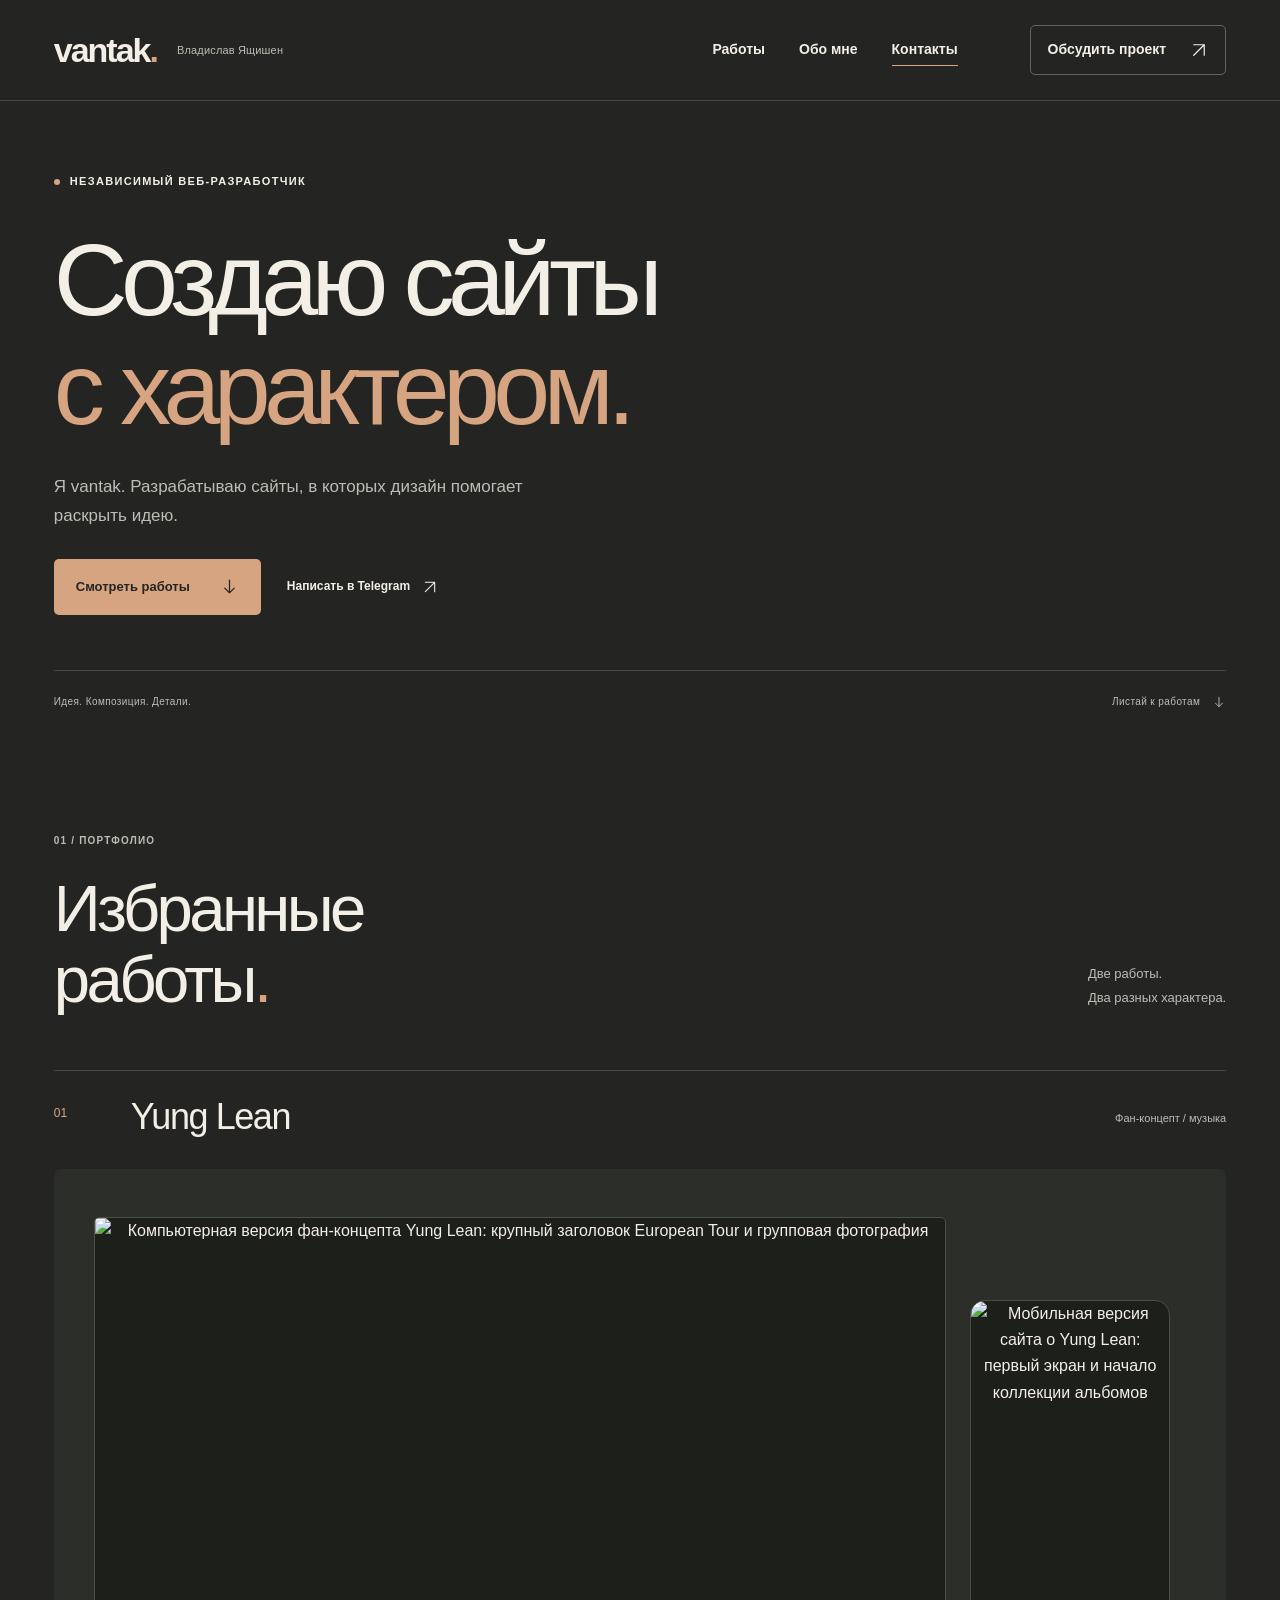
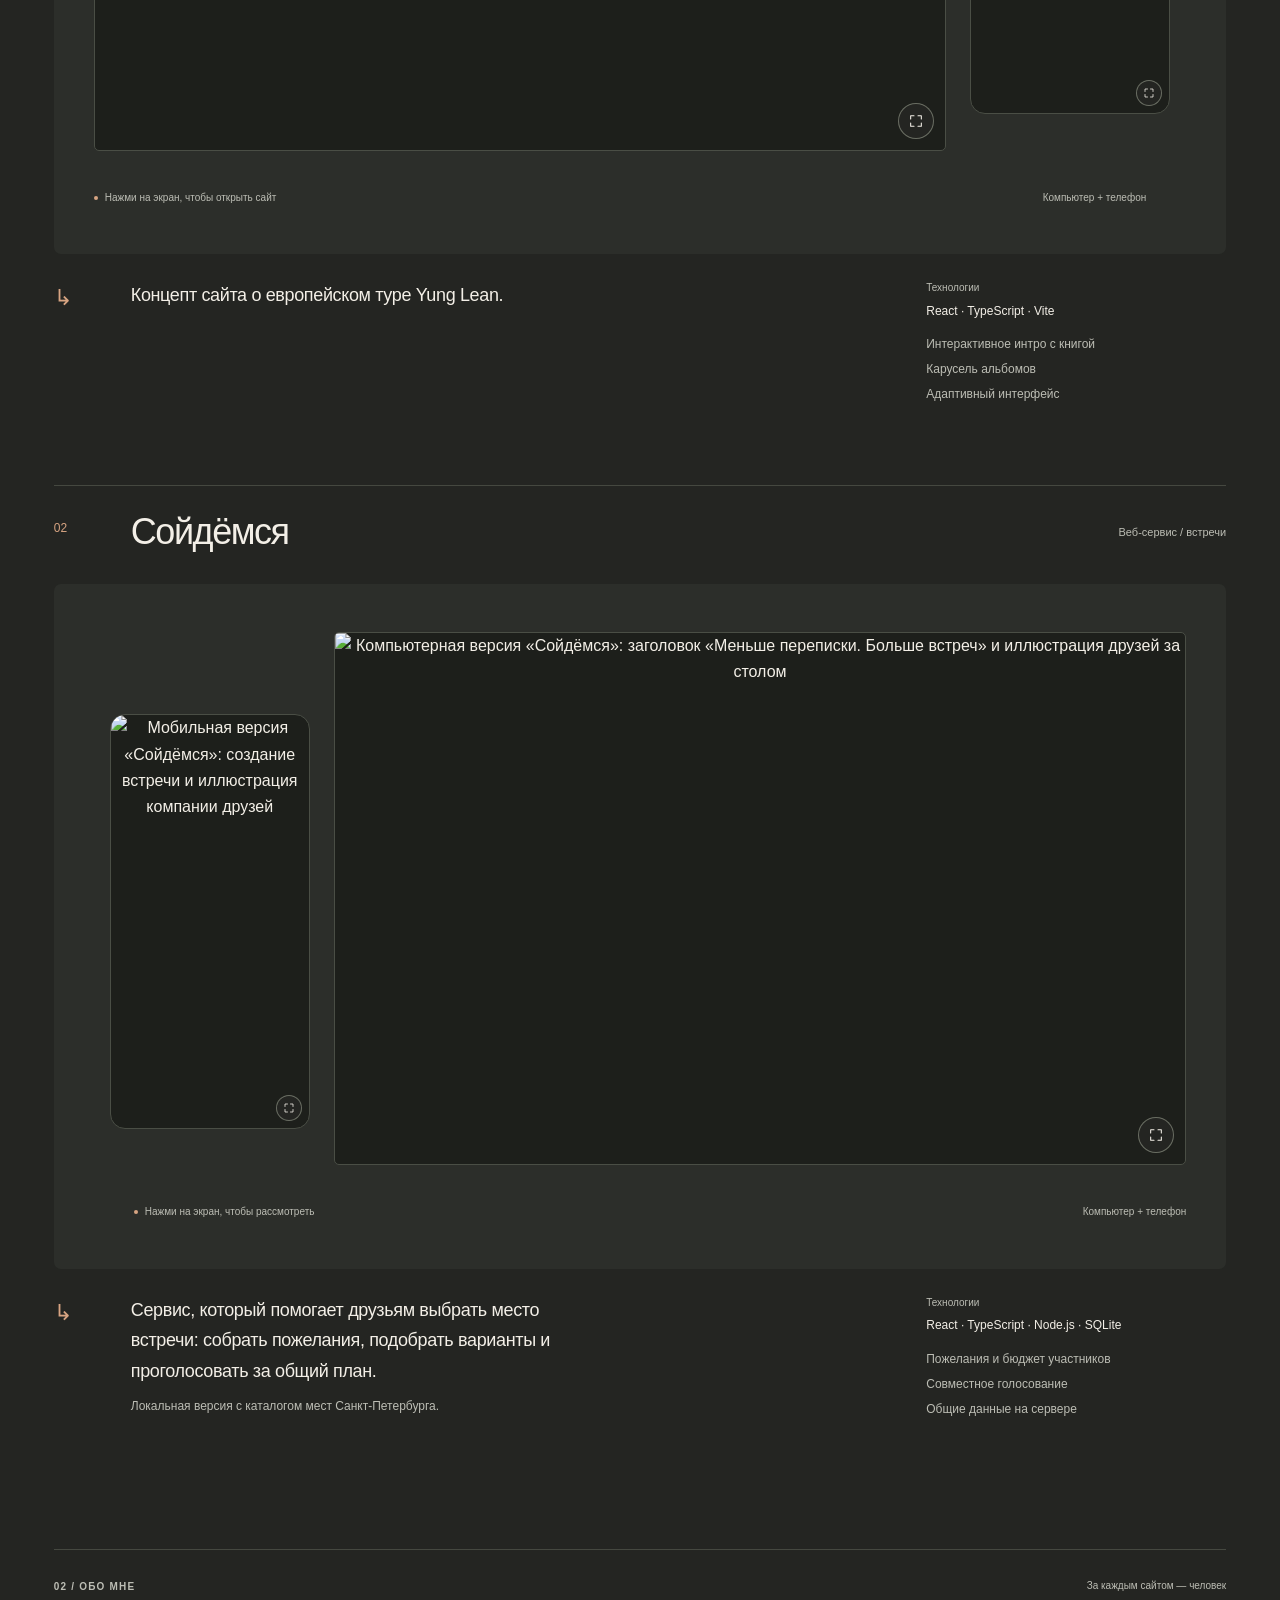
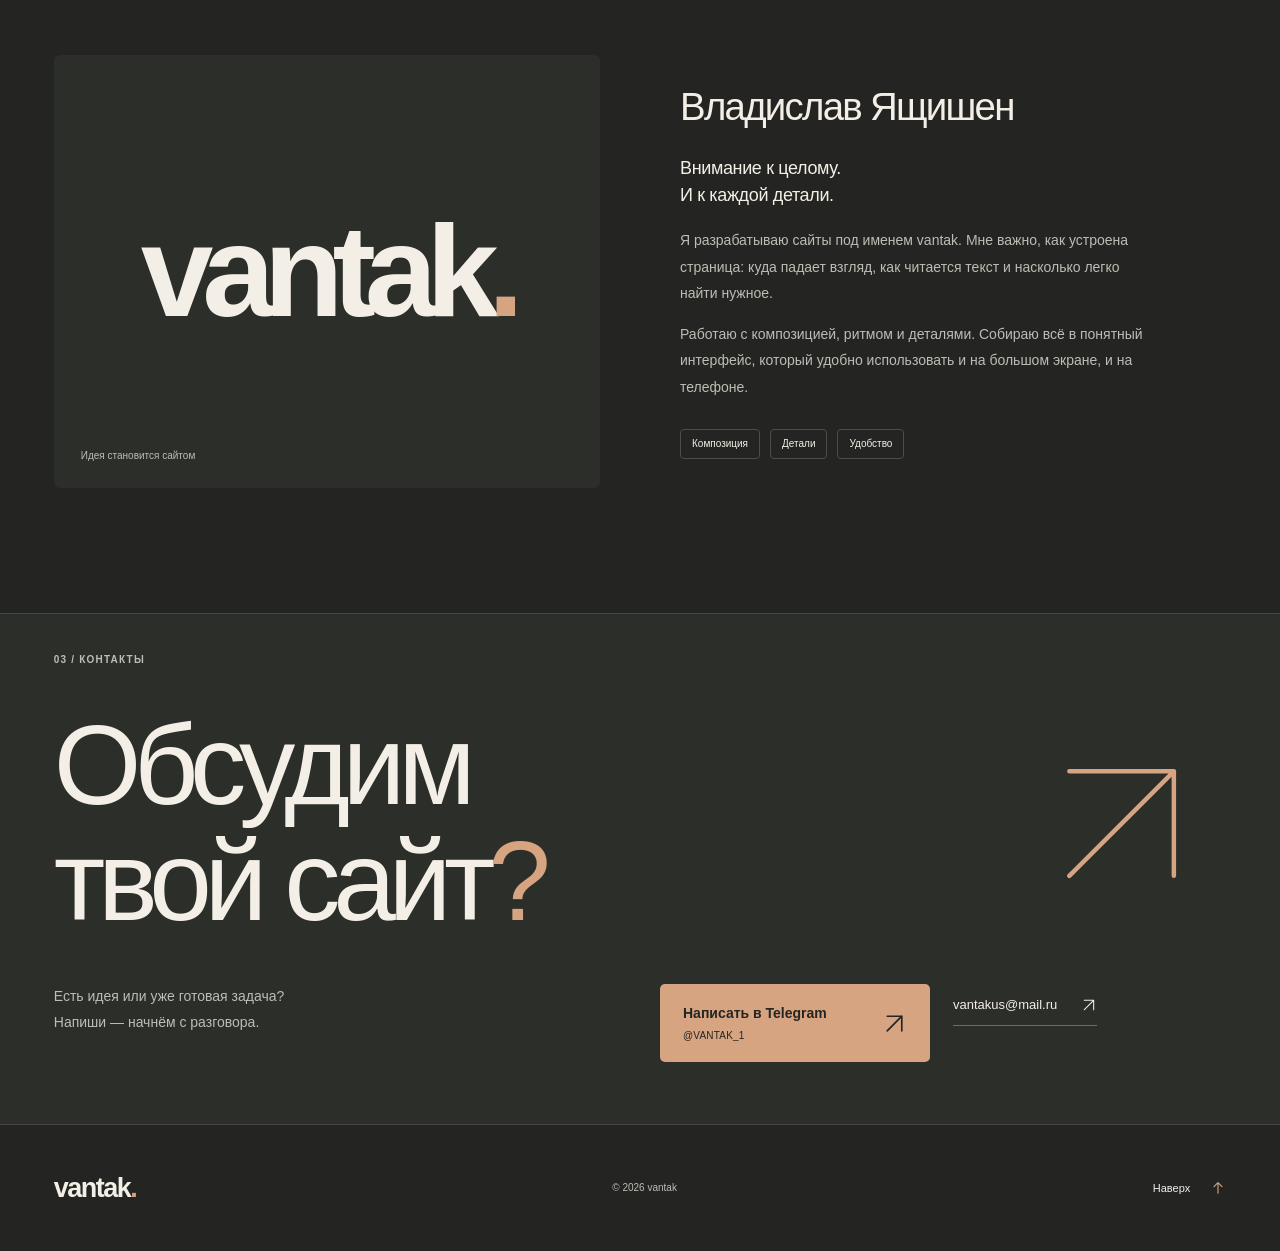
==== index.html @ f3a66ea7 "Publish vantak portfolio" ====
<!doctype html>
<html lang="ru">
<head>
  <meta charset="UTF-8">
  <meta name="viewport" content="width=device-width, initial-scale=1">
  <meta name="theme-color" content="#242522">
  <meta name="description" content="vantak — разработчик сайтов. Дизайн с вниманием к композиции, деталям и удобству на любом экране. Работы и прямая связь.">
  <title>vantak — сайты с характером</title>
  <link rel="icon" href="data:image/svg+xml,%3Csvg xmlns='http://www.w3.org/2000/svg' viewBox='0 0 64 64'%3E%3Crect width='64' height='64' rx='14' fill='%23242522'/%3E%3Ctext x='16' y='47' font-family='Arial' font-weight='700' font-size='48' fill='%23D7A482'%3Ev%3C/text%3E%3C/svg%3E">
  <link rel="preload" href="assets/manrope-400.ttf" as="font" type="font/ttf" crossorigin>
  <link rel="stylesheet" href="styles.css">
  <script src="content.js" defer></script>
  <script src="app.js" defer></script>
</head>
<body id="top">
  <a class="skip-link" href="#main">К содержимому</a>
  <svg class="icon-library" xmlns="http://www.w3.org/2000/svg" aria-hidden="true">
    <symbol id="arrow-up-right" viewBox="0 0 24 24"><path d="M5 19 19 5M5 5h14v14"/></symbol>
    <symbol id="arrow-right" viewBox="0 0 24 24"><path d="M4 12h16m-6-6 6 6-6 6"/></symbol>
    <symbol id="arrow-down" viewBox="0 0 24 24"><path d="M12 4v16m-6-6 6 6 6-6"/></symbol>
    <symbol id="arrow-up" viewBox="0 0 24 24"><path d="M12 20V4m-6 6 6-6 6 6"/></symbol>
    <symbol id="expand" viewBox="0 0 24 24"><path d="M9 4H4v5m11-5h5v5M4 15v5h5m11-5v5h-5"/></symbol>
    <symbol id="close" viewBox="0 0 24 24"><path d="m5 5 14 14M5 19 19 5"/></symbol>
  </svg>

  <header class="site-header">
    <div class="container header-inner">
      <div class="header-identity"><a class="brand" href="#top" aria-label="vantak — наверх" data-brand>vantak<span class="brand-dot" aria-hidden="true">.</span></a><span class="header-name" data-owner-name>Владислав Ящишен</span></div>
      <nav class="desktop-nav" aria-label="Основная навигация">
        <a href="#work">Работы</a><a href="#about">Обо мне</a><a href="#contact">Контакты</a>
      </nav>
      <a class="header-contact" href="https://t.me/VANTAK_1" target="_blank" rel="noopener noreferrer" data-telegram>Обсудить проект<svg class="icon"><use href="#arrow-up-right"/></svg></a>
      <button class="menu-toggle" type="button" aria-expanded="false" aria-controls="mobile-nav"><span class="menu-label">Меню</span><span class="menu-lines" aria-hidden="true"><i></i><i></i></span></button>
    </div>
    <nav class="mobile-nav container" id="mobile-nav" aria-label="Мобильная навигация" hidden>
      <a href="#work">Работы<span>01</span></a><a href="#about">Обо мне<span>02</span></a><a href="#contact">Контакты<span>03</span></a>
      <a class="mobile-contact" href="https://t.me/VANTAK_1" target="_blank" rel="noopener noreferrer" data-telegram>Обсудить проект <svg class="icon"><use href="#arrow-up-right"/></svg></a>
    </nav>
  </header>

  <main id="main">
    <section class="hero container" aria-labelledby="hero-title">
      <div class="hero-copy">
        <p class="eyebrow"><span class="accent-dot" aria-hidden="true"></span>Независимый веб-разработчик</p>
        <h1 id="hero-title">Создаю сайты<br><span>с характером.</span></h1>
        <p class="hero-description">Я vantak. Разрабатываю сайты, в которых дизайн помогает раскрыть идею.</p>
        <div class="hero-actions">
          <a class="button button-primary" href="#work">Смотреть работы<svg class="icon"><use href="#arrow-down"/></svg></a>
          <a class="text-link" href="https://t.me/VANTAK_1" target="_blank" rel="noopener noreferrer" data-telegram>Написать в Telegram<svg class="icon"><use href="#arrow-up-right"/></svg></a>
        </div>
      </div>
      <div class="hero-footnote"><span>Идея. Композиция. Детали.</span><a href="#work">Листай к работам <svg class="icon"><use href="#arrow-down"/></svg></a></div>
    </section>

    <section class="work-section container" id="work" aria-labelledby="work-title">
      <div class="section-heading reveal">
        <div><p class="eyebrow section-index">01 / Портфолио</p><h2 id="work-title">Избранные<br>работы<span class="accent">.</span></h2></div>
        <p class="section-note">Две работы.<br> Два разных характера.</p>
      </div>
      <div id="projects">
        <article class="project" id="project-yung-lean"><div class="project-head"><span class="project-number">01</span><h3>Yung Lean</h3><span class="project-kind">Сайт о Yung Lean</span></div><div class="no-script-preview"><span>Yung Lean</span><p>Скриншоты проекта готовятся к добавлению.</p></div></article>
        <article class="project" id="project-soydemsya"><div class="project-head"><span class="project-number">02</span><h3>Сойдёмся</h3><span class="project-kind">Веб-проект</span></div><div class="no-script-preview"><span>Сойдёмся</span><p>Скриншоты проекта готовятся к добавлению.</p></div></article>
      </div>
    </section>

    <section class="about-section container" id="about" aria-labelledby="about-title">
      <div class="section-heading reveal"><p class="eyebrow section-index">02 / Обо мне</p><p class="small-label">За каждым сайтом — человек</p></div>
      <div class="about-layout reveal">
        <div class="about-sign"><span class="about-wordmark" data-brand>vantak<span class="brand-dot" aria-hidden="true">.</span></span><span class="about-sign-caption">Идея становится сайтом</span></div>
        <div class="about-copy"><h2 id="about-title" data-owner-name>Владислав Ящишен</h2><p class="about-lead">Внимание к целому.<br>И к каждой детали.</p><p>Я разрабатываю сайты под именем vantak. Мне важно, как устроена страница: куда падает взгляд, как читается текст и насколько легко найти нужное.</p><p>Работаю с композицией, ритмом и деталями. Собираю всё в понятный интерфейс, который удобно использовать и на большом экране, и на телефоне.</p><div class="about-principles"><span>Композиция</span><span>Детали</span><span>Удобство</span></div></div>
      </div>
    </section>

    <section class="contact-section" id="contact" aria-labelledby="contact-title">
      <div class="container contact-inner reveal">
        <p class="eyebrow section-index">03 / Контакты</p>
        <div class="contact-heading"><h2 id="contact-title">Обсудим<br>твой сайт<span class="accent">?</span></h2><svg class="contact-arrow icon" aria-hidden="true"><use href="#arrow-up-right"/></svg></div>
        <div class="contact-bottom"><p>Есть идея или уже готовая задача?<br>Напиши — начнём с разговора.</p><div class="contact-links"><a class="button button-primary contact-button" href="https://t.me/VANTAK_1" target="_blank" rel="noopener noreferrer" data-telegram><span>Написать в Telegram<small data-telegram-handle>@VANTAK_1</small></span><svg class="icon"><use href="#arrow-up-right"/></svg></a><a class="email-link" href="mailto:vantakus@mail.ru" data-email>vantakus@mail.ru<svg class="icon"><use href="#arrow-up-right"/></svg></a></div></div>
      </div>
    </section>
  </main>

  <footer class="site-footer container"><a class="brand" href="#top" aria-label="vantak — наверх" data-brand>vantak<span class="brand-dot" aria-hidden="true">.</span></a><p>© <span id="year">2026</span> vantak</p><a class="back-top" href="#top">Наверх<svg class="icon"><use href="#arrow-up"/></svg></a></footer>

  <dialog class="lightbox" id="lightbox" aria-labelledby="lightbox-title">
    <div class="lightbox-toolbar"><p id="lightbox-title">Просмотр проекта</p><button class="lightbox-close" type="button" aria-label="Закрыть изображение"><svg class="icon"><use href="#close"/></svg></button></div>
    <div class="lightbox-content"><img id="lightbox-image" alt=""></div>
    <p class="lightbox-hint">Закрыть — Esc или клик вне изображения</p>
  </dialog>
  <dialog class="project-viewer" id="project-viewer" aria-labelledby="project-viewer-title" aria-describedby="project-viewer-device">
    <div class="project-viewer-toolbar">
      <div><p id="project-viewer-title">Проект</p><span id="project-viewer-device">Компьютерная версия</span></div>
      <button class="project-viewer-close" type="button" aria-label="Закрыть проект">Закрыть<svg class="icon" aria-hidden="true"><use href="#close"/></svg></button>
    </div>
    <div class="project-viewer-body"><div class="project-live-screen"></div><p class="project-viewer-status" role="status">Загружаю проект…</p></div>
  </dialog>
</body>
</html>
---- styles.css ----
@font-face{font-family:Manrope;src:url('assets/manrope-400.ttf') format('truetype');font-weight:400;font-style:normal;font-display:swap}
@font-face{font-family:Manrope;src:url('assets/manrope-600.ttf') format('truetype');font-weight:500 600;font-style:normal;font-display:swap}
@font-face{font-family:Manrope;src:url('assets/manrope-800.ttf') format('truetype');font-weight:700 800;font-style:normal;font-display:swap}
:root{--bg:#242522;--surface:#2C2E2A;--text:#F3EFE7;--muted:#BCBDB4;--accent:#D7A482;--line:#454840;--space:clamp(24px,4.2vw,72px);--font:Manrope,Arial,sans-serif;color-scheme:dark}
*{box-sizing:border-box}
html{scroll-behavior:smooth;scroll-padding-top:104px}
body{margin:0;background:var(--bg);color:var(--text);font-family:var(--font);font-size:16px;line-height:1.65;-webkit-font-smoothing:antialiased}
body.modal-open{overflow:hidden}
::selection{background:var(--accent);color:var(--bg)}
button,a{-webkit-tap-highlight-color:transparent}
a{color:inherit;text-decoration:none}
button{font:inherit;color:inherit;cursor:pointer}
button:disabled{cursor:default}
button,a{touch-action:manipulation}
button:focus-visible,a:focus-visible{outline:2px solid var(--accent);outline-offset:6px}
img{display:block;max-width:100%}
button{border-radius:0}
h1,h2,h3,p{margin:0}
.container{width:min(100% - var(--space)*2,1440px);margin-inline:auto}
.icon-library{position:absolute;width:0;height:0;overflow:hidden}
.icon{display:block;width:24px;height:24px;fill:none;stroke:currentColor;stroke-width:1.6;stroke-linecap:round;stroke-linejoin:round;flex:none}
.accent{color:var(--accent)}
.skip-link{position:fixed;top:12px;left:20px;z-index:100;background:var(--text);color:var(--bg);padding:10px 18px;border-radius:5px;transform:translateY(-160%)}
.skip-link:focus{transform:none}
.site-header{position:sticky;top:0;z-index:20;background:var(--bg);border-bottom:1px solid var(--line)}
.header-inner{display:flex;align-items:center;justify-content:space-between;min-height:100px;gap:30px}
.header-identity{display:flex;align-items:center;gap:20px;flex:none}
.header-name{font-size:11px;line-height:1.5;color:var(--muted);white-space:nowrap;text-transform:none;letter-spacing:.015em}
.brand{display:inline-flex;align-items:center;font-size:34px;font-weight:800;line-height:1;letter-spacing:-2px;text-transform:none}
.brand-dot{color:var(--accent)}
.brand img{width:auto;max-width:160px;height:36px;object-fit:contain}
.desktop-nav{display:flex;gap:34px;margin-left:auto;margin-right:42px;font-size:14px;font-weight:600}
.desktop-nav a{position:relative;padding-block:10px}
.desktop-nav a::after{content:'';position:absolute;height:1px;bottom:6px;left:0;right:0;background:var(--accent);transform:scaleX(0);transform-origin:left;transition:transform .2s}
.desktop-nav a:hover::after,.desktop-nav a[aria-current]::after{transform:scaleX(1)}
.header-contact{display:inline-flex;align-items:center;gap:24px;padding:12px 17px;border:1px solid #62655C;border-radius:5px;font-size:14px;font-weight:600;transition:border-color .2s,color .2s}
.header-contact:hover{border-color:var(--accent);color:var(--accent)}
.header-contact .icon{width:18px;height:18px}
.menu-toggle{display:none;border:1px solid var(--line);background:transparent;align-items:center;gap:14px;padding:10px 13px;border-radius:5px;font-size:13px}
.menu-lines{display:grid;gap:5px;width:17px}
.menu-lines i{height:1px;background:var(--text);transition:transform .2s}
.menu-toggle[aria-expanded=true] .menu-lines i:first-child{transform:translateY(3px) rotate(45deg)}
.menu-toggle[aria-expanded=true] .menu-lines i:last-child{transform:translateY(-3px) rotate(-45deg)}
.mobile-nav[hidden]{display:none}
.mobile-nav{padding-block:12px 24px}
.mobile-nav>a{display:flex;justify-content:space-between;align-items:center;padding:13px 0;border-bottom:1px solid var(--line);font-size:22px}
.mobile-nav>a>span{font-size:11px;color:var(--muted)}
.mobile-nav .mobile-contact{color:var(--accent);font-size:16px;border:0;margin-top:10px}
.hero{padding-top:72px;display:block;position:relative}
.hero-copy{max-width:1080px}
.eyebrow{font-size:11px;font-weight:600;letter-spacing:.12em;line-height:1.6;text-transform:uppercase}
.hero .eyebrow{display:flex;align-items:center;gap:10px;margin-bottom:34px}
.accent-dot{display:inline-block;width:6px;height:6px;border-radius:50%;background:var(--accent)}
h1{font-size:clamp(54px,8vw,116px);font-weight:500;line-height:1.07;letter-spacing:-.065em}
h1>span{color:var(--accent)}
.hero-description{font-size:17px;max-width:480px;line-height:1.75;margin-top:28px;color:var(--muted)}
.hero-actions{display:flex;align-items:center;gap:26px;margin-top:28px;flex-wrap:wrap}
.button{display:inline-flex;align-items:center;justify-content:space-between;gap:30px;padding:17px 21px;border:1px solid transparent;border-radius:5px;font-size:13px;font-weight:700;line-height:1.5;transition:background .2s,transform .2s}
.button-primary{background:var(--accent);color:var(--bg)}
.button-primary:hover{background:#E4BA9A;transform:translateY(-2px)}
.button .icon{width:19px;height:19px}
.text-link{display:inline-flex;align-items:center;gap:12px;font-size:12px;font-weight:600;padding-block:12px}
.text-link .icon{width:16px;height:16px;transition:transform .2s}
.text-link:hover .icon{transform:translate(2px,-2px)}

.hero-footnote{margin-top:55px;padding-block:23px;display:flex;justify-content:space-between;align-items:center;border-top:1px solid var(--line);font-size:10px;letter-spacing:.04em;color:var(--muted)}
.hero-footnote a{display:flex;gap:12px;align-items:center}
.hero-footnote .icon{width:14px;height:14px}
.work-section{padding-top:100px}
.section-heading{display:flex;justify-content:space-between;align-items:flex-end;gap:24px;margin-bottom:55px}
.section-index{color:var(--muted);font-size:10px}
h2{font-size:clamp(46px,5.1vw,74px);font-weight:500;line-height:1.08;letter-spacing:-.055em}
.section-heading h2{margin-top:25px}
.section-note{padding-bottom:6px;color:var(--muted);font-size:13px;line-height:1.8;max-width:245px}
.project{border-top:1px solid var(--line);padding-top:23px;margin-top:80px;scroll-margin-top:120px}
.project:first-child{margin-top:0}
.project-head{display:grid;grid-template-columns:65px 1fr auto;gap:12px;align-items:center;margin-bottom:28px}
.project-number{align-self:start;padding-top:10px;font-size:12px;color:var(--accent);font-variant-numeric:tabular-nums}
.project h3{font-size:36px;font-weight:500;line-height:1.3;letter-spacing:-.04em}
.project-kind{font-size:11px;color:var(--muted);text-align:right}
.project-stage{position:relative;background:var(--surface);border-radius:7px;min-width:0;padding:48px 80px 48px 40px;display:grid;grid-template-columns:minmax(0,1fr) 19%;gap:0;align-items:center;overflow:hidden}
.screen-placeholder{position:relative;display:flex;flex-direction:column;align-items:center;justify-content:center;background:#22251F;border:1px solid #4A4E45;border-radius:5px;color:var(--text);padding:24px;min-width:0}
.desktop-placeholder{aspect-ratio:1.6}
.placeholder-name{font-size:clamp(32px,5.6vw,80px);letter-spacing:-.06em;line-height:1.1;font-weight:500;text-align:center}
.placeholder-number{position:absolute;top:17px;left:19px;font-size:10px;color:var(--muted)}
.placeholder-caption{color:var(--muted);font-size:11px;margin-top:21px;text-align:center;max-width:240px}
.placeholder-device{position:absolute;bottom:16px;left:19px;font-size:9px;letter-spacing:.04em;color:var(--muted)}
.mobile-placeholder{aspect-ratio:.48;transform:translate(24px,23px);padding:14px;border-color:#6A6E63;background:#30342B;border-radius:15px}
.mobile-placeholder .placeholder-name{font-size:clamp(18px,2vw,30px)}
.mobile-placeholder .placeholder-caption{font-size:9px;line-height:1.6;margin-top:12px}
.mobile-placeholder .placeholder-device{left:14px;bottom:13px;font-size:8px}
.mobile-placeholder .placeholder-number{top:14px;left:14px;font-size:9px}
.stage-note{grid-column:1/-1;margin-top:39px;display:flex;justify-content:space-between;gap:16px;font-size:10px;color:var(--muted)}
.stage-note>span:first-child{display:flex;align-items:center;gap:7px}
.stage-note>span:first-child::before{content:'';width:4px;height:4px;border-radius:50%;background:var(--accent)}
.project-reverse .project-stage{padding:48px 40px 48px 80px;grid-template-columns:19% minmax(0,1fr)}
.project-reverse .desktop-placeholder,.project-reverse .desktop-screen{grid-column:2;grid-row:1}
.project-reverse .mobile-placeholder,.project-reverse .mobile-screen{grid-column:1;grid-row:1;transform:translate(-24px,23px);z-index:1}
.project-reverse .screen-placeholder{background:#272B24}
.project-reverse .mobile-placeholder{background:#1D1F1B}
.project-details{display:grid;grid-template-columns:65px 1.2fr 1fr;gap:12px;padding-top:26px}
.project-details::before{content:'↳';font-size:22px;line-height:1.6;color:var(--accent)}
.project-description{font-size:18px;line-height:1.7;max-width:480px;letter-spacing:-.02em}
.project-note{color:var(--muted);font-size:12px;line-height:1.8;margin-top:10px;max-width:490px}
.project-meta{justify-self:end;width:min(100%,300px)}
.project-meta dt{font-size:10px;color:var(--muted);margin-bottom:5px}
.project-meta dd{font-size:12px;margin:0 0 14px}
.project-meta dl{margin:0}
.project-tasks{list-style:none;padding:0;margin:0;font-size:12px;color:var(--muted)}
.project-tasks li+li{margin-top:5px}
.project-actions{display:flex;flex-wrap:wrap;gap:10px 20px;margin-top:16px}
.project-actions .text-link{font-size:12px;border-bottom:1px solid #62655C;padding-bottom:7px}
.project-actions .text-link:first-child{color:var(--accent)}
.awaiting-materials{font-size:11px;color:var(--muted);display:flex;align-items:center;gap:10px;padding-top:7px}
.awaiting-materials .icon{width:18px;height:18px;color:var(--accent)}
.screenshot-button{border:1px solid #4A4E45;padding:0;background:#1D1F1B;position:relative;overflow:hidden;display:block;min-width:0;transition:border-color .2s}
.screenshot-button:hover{border-color:var(--accent)}
.screenshot-button>img{width:100%;height:auto;transition:transform .45s}
.screenshot-button:hover>img{transform:scale(1.015)}
.desktop-screen{border-radius:5px;align-self:center}
.desktop-screen>img{aspect-ratio:1.6;object-fit:cover;object-position:top}
.mobile-screen{transform:translate(24px,23px);border-radius:15px;z-index:1}
.mobile-screen>img{aspect-ratio:.48;object-fit:cover;object-position:top}
.zoom-mark{position:absolute;right:12px;bottom:12px;border-radius:50%;padding:9px;background:var(--bg);color:var(--text);box-shadow:0 0 0 1px #6A6E63}
.zoom-mark .icon{width:16px;height:16px}
.mobile-screen .zoom-mark{padding:6px;right:8px;bottom:8px}
.mobile-screen .zoom-mark .icon{width:12px;height:12px}
.no-script-preview{height:360px;background:var(--surface);display:grid;align-content:center;justify-items:center;border-radius:6px}
.no-script-preview>span{font-size:50px}
.no-script-preview p{font-size:13px;color:var(--muted)}
.about-section{margin-top:130px;padding-top:28px;border-top:1px solid var(--line);padding-bottom:125px}
.about-section .section-heading{align-items:center;margin-bottom:60px}
.small-label{font-size:10px;color:var(--muted)}
.about-layout{display:grid;grid-template-columns:minmax(0,1fr) minmax(0,1fr);gap:80px;align-items:center}
.about-sign,.about-copy{min-width:0}
.about-sign{position:relative;background:var(--surface);border-radius:6px;aspect-ratio:1.26;display:flex;align-items:center;justify-content:center;padding:30px}
.about-wordmark{font-size:clamp(70px,10.2vw,150px);line-height:1;font-weight:800;letter-spacing:-.085em;text-transform:none}
.about-wordmark img{max-height:160px;width:auto;max-width:100%}
.about-sign-caption{position:absolute;bottom:24px;left:27px;font-size:10px;color:var(--muted)}
.about-copy h2{font-size:clamp(28px,3vw,44px);line-height:1.2;letter-spacing:-.045em;margin-bottom:25px}
.about-copy h2 span{color:var(--muted)}
.about-copy .about-lead{font-size:18px;line-height:1.5;color:var(--text);margin-bottom:18px;letter-spacing:-.02em}
.about-copy>p{font-size:14px;line-height:1.9;max-width:475px;color:var(--muted)}
.about-copy>p+p{margin-top:14px}
.about-principles{display:flex;flex-wrap:wrap;gap:10px;margin-top:28px}
.about-principles>span{font-size:10px;border:1px solid #4B5046;border-radius:4px;padding:6px 11px;color:var(--text)}
.contact-section{background:var(--surface);border-block:1px solid var(--line)}
.contact-inner{padding-block:38px 62px}
.contact-heading{display:flex;align-items:center;justify-content:space-between;margin-top:39px;gap:30px}
.contact-heading h2{font-size:clamp(64px,8.8vw,128px);line-height:1.03;letter-spacing:-.065em}
.contact-arrow{width:clamp(90px,14vw,200px);height:clamp(90px,14vw,200px);stroke-width:.6;color:var(--accent);margin-right:15px}
.contact-bottom{display:grid;grid-template-columns:1fr 1fr;gap:40px;margin-top:45px;align-items:start}
.contact-bottom>p{font-size:14px;color:var(--muted);line-height:1.85}
.contact-links{display:flex;align-items:flex-start;gap:23px;flex-wrap:wrap}
.contact-button{min-width:270px;font-size:14px;padding:18px 22px;gap:35px}
.contact-button small{display:block;font-size:10px;font-weight:500;letter-spacing:.02em;margin-top:4px}
.contact-button .icon{width:25px;height:25px}
.email-link{display:flex;gap:24px;align-items:center;font-size:13px;border-bottom:1px solid #6A6E63;padding:9px 0;transition:color .2s;margin-top:1px}
.email-link:hover{color:var(--accent)}
.email-link .icon{width:16px;height:16px}
.site-footer{display:flex;align-items:center;justify-content:space-between;gap:25px;min-height:126px}
.site-footer .brand{font-size:27px;letter-spacing:-1.5px}
.site-footer>p{font-size:10px;color:var(--muted)}
.back-top{font-size:11px;display:flex;align-items:center;gap:20px}
.back-top .icon{width:16px;height:16px;color:var(--accent)}
.lightbox{background:var(--bg);color:var(--text);border:1px solid var(--line);border-radius:8px;padding:0;width:min(1400px,calc(100% - 40px));max-width:none;max-height:calc(100dvh - 40px);overflow:auto}
.lightbox::backdrop{background:rgb(0 0 0 / .88)}
.lightbox-toolbar{display:flex;align-items:center;justify-content:space-between;gap:15px;position:sticky;top:0;background:var(--bg);padding:12px 20px;border-bottom:1px solid var(--line);z-index:1}
.lightbox-toolbar p{font-size:12px}
.lightbox-close{width:42px;height:42px;display:grid;place-items:center;border:1px solid var(--line);border-radius:5px;background:var(--surface)}
.lightbox-close:hover{color:var(--accent)}
.lightbox-content{padding:24px;display:flex;justify-content:center}
.lightbox-content img{height:auto;object-fit:contain;max-width:100%;align-self:flex-start}
.lightbox-hint{font-size:11px;color:var(--muted);padding:0 24px 20px;text-align:center}
.project-viewer{width:calc(100% - 32px);max-width:1600px;height:calc(100dvh - 32px);max-height:none;padding:0;border:1px solid var(--line);border-radius:8px;background:var(--bg);color:var(--text);overflow:hidden}
.project-viewer[open]{display:flex;flex-direction:column}
.project-viewer::backdrop{background:rgb(0 0 0 / .88)}
.project-viewer-toolbar{display:flex;align-items:center;justify-content:space-between;gap:20px;flex:none;min-height:66px;padding:10px 20px;border-bottom:1px solid var(--line)}
.project-viewer-toolbar p{font-size:14px;font-weight:600;line-height:1.5}
.project-viewer-toolbar span{font-size:10px;color:var(--muted)}
.project-viewer-close{display:flex;align-items:center;gap:12px;padding:9px 12px;border:1px solid var(--line);border-radius:5px;background:var(--surface);font-size:12px}
.project-viewer-close:hover{color:var(--accent)}
.project-viewer-close .icon{width:18px;height:18px}
.project-viewer-body{position:relative;display:flex;align-items:center;justify-content:center;flex:1;min-height:0;overflow:hidden;padding:16px;background:#101314}
.project-live-screen{position:relative;flex:none;overflow:hidden;background:#101314;border-radius:4px;box-shadow:0 0 0 1px var(--line)}
.project-viewer[data-device="mobile"] .project-live-screen{border-radius:20px}
.project-viewer-status{position:absolute;inset:0;display:grid;place-items:center;font-size:14px;color:var(--muted);pointer-events:none}
.project-viewer-status[hidden]{display:none}
.project-viewer-body iframe{display:block;border:0;transform-origin:top left}
@media(max-width:680px){.project-viewer-body{padding:12px}.project-viewer[data-device="mobile"] .project-live-screen{border-radius:14px}}
@media(max-width:680px){.project-viewer{width:100%;height:100dvh;max-width:none;margin:0;border:0;border-radius:0}.project-viewer-toolbar{min-height:60px;padding:9px 14px;gap:12px}.project-viewer-toolbar p{font-size:13px}.project-viewer-toolbar span{font-size:9px}.project-viewer-close{font-size:11px;padding:8px 10px;gap:8px}}
.reveal{opacity:1}
@media(prefers-reduced-motion:no-preference){.reveal.ready{opacity:0;transform:translateY(12px);transition:opacity .55s ease,transform .65s cubic-bezier(.2,.7,.2,1)}.reveal.ready.is-visible{opacity:1;transform:none}}
@media(min-width:1600px){.hero-actions{gap:36px}.hero-description{font-size:19px;max-width:440px}.contact-links{gap:30px}}
@media(max-width:1150px){.hero{padding-top:65px}.hero-actions{gap:15px}.button{padding:16px 18px;gap:20px}.hero-description{font-size:15px;max-width:340px}.text-link{font-size:11px}.desktop-nav{gap:25px;margin-right:20px}.project-stage{padding:38px 54px 38px 32px}.project-reverse .project-stage{padding:38px 32px 38px 54px}.project-head{grid-template-columns:45px 1fr auto}.project-details{grid-template-columns:45px 1.1fr 1fr;gap:12px}.project-meta{max-width:250px}.about-layout{gap:45px}.about-copy>p{font-size:13px}.contact-bottom{grid-template-columns:.85fr 1fr}.contact-button{min-width:240px}}
@media(max-width:900px){.header-inner{min-height:82px}.desktop-nav{gap:20px;margin-right:0}.header-contact{padding:10px 12px;gap:12px;font-size:12px}.brand{font-size:30px}.hero .eyebrow{font-size:9px;letter-spacing:.08em;margin-bottom:26px}h1{font-size:clamp(45px,8vw,76px)}.hero-description{font-size:14px;max-width:330px;margin-top:25px}.hero-actions{gap:7px 20px;margin-top:24px}.hero-footnote{margin-top:45px}.work-section{padding-top:75px}.section-heading{margin-bottom:40px}.project-stage{padding:30px 40px 30px 25px;grid-template-columns:minmax(0,1fr) 21%}.project-reverse .project-stage{padding:30px 25px 30px 40px;grid-template-columns:21% minmax(0,1fr)}.mobile-placeholder,.mobile-screen{transform:translate(14px,17px)}.project-reverse .mobile-placeholder,.project-reverse .mobile-screen{transform:translate(-14px,17px)}.placeholder-name{font-size:48px}.mobile-placeholder .placeholder-name{font-size:20px}.placeholder-caption{font-size:10px}.mobile-placeholder .placeholder-caption{font-size:8px}.project-details{grid-template-columns:35px 1fr .85fr}.project-description{font-size:16px}.project-note{font-size:11px}.project-meta{max-width:220px}.stage-note{font-size:9px;margin-top:32px}.about-section{margin-top:95px;padding-bottom:90px}.about-layout{gap:32px}.about-copy h2{font-size:29px}.about-copy>p{font-size:12px}.about-principles{gap:6px;margin-top:20px}.about-principles>span{font-size:9px;padding:5px 8px}.contact-button{min-width:250px}.contact-bottom{grid-template-columns:1fr 1fr;gap:30px}.contact-links{gap:14px}.contact-bottom>p{font-size:13px}.contact-inner{padding-bottom:45px}}
@media(max-width:680px){:root{--space:22px}html{scroll-padding-top:88px}.header-inner{min-height:76px;gap:15px}.desktop-nav,.header-contact{display:none}.menu-toggle{display:flex}.hero{display:flex;flex-direction:column;padding-top:45px}.hero .eyebrow{font-size:9px;margin-bottom:25px}h1{font-size:clamp(43px,9.9vw,66px);line-height:1.1;letter-spacing:-.06em}.hero-description{font-size:15px;max-width:340px;margin-top:25px}.hero-actions{margin-top:25px;gap:12px 19px}.button{font-size:12px;padding:16px 18px;gap:22px}.text-link{font-size:11px;gap:8px}.hero-footnote{width:100%;margin-top:35px;padding-block:20px;font-size:8px;letter-spacing:0}.hero-footnote a{gap:6px}.hero-footnote .icon{width:12px;height:12px}.work-section{padding-top:58px}.section-heading{align-items:flex-start;gap:15px;margin-bottom:34px}.section-index{font-size:9px}h2{font-size:44px}.section-heading h2{margin-top:19px}.section-note{font-size:10px;line-height:1.8;align-self:flex-end;max-width:115px;padding-bottom:3px}.project{padding-top:20px;margin-top:55px}.project-head{grid-template-columns:28px 1fr;gap:7px;margin-bottom:22px}.project-number{font-size:10px;padding-top:7px}.project h3{font-size:28px}.project-kind{grid-column:2;justify-self:start;font-size:10px;margin-top:2px}.project-stage,.project-reverse .project-stage{display:grid;grid-template-columns:minmax(0,1fr) 28%;padding:22px 20px 22px 16px;border-radius:5px;overflow:visible;row-gap:0}.project-reverse .project-stage{padding:22px 16px 22px 20px;grid-template-columns:28% minmax(0,1fr)}.screen-placeholder{padding:14px}.desktop-placeholder{aspect-ratio:1.35}.placeholder-name{font-size:clamp(26px,7vw,43px)}.placeholder-number{top:10px;left:10px;font-size:8px}.placeholder-caption{font-size:9px;line-height:1.6;margin-top:12px;max-width:160px}.placeholder-device{font-size:7px;left:10px;bottom:10px}.mobile-placeholder{padding:9px;aspect-ratio:.48;border-radius:11px;transform:translate(8px,10px)}.mobile-screen{border-radius:11px;transform:translate(8px,10px)}.mobile-placeholder .placeholder-name{font-size:clamp(13px,3.5vw,21px)}.mobile-placeholder .placeholder-caption{font-size:7px;margin-top:8px}.mobile-placeholder .placeholder-device{font-size:6px;left:8px;bottom:9px}.mobile-placeholder .placeholder-number{font-size:7px;top:8px;left:8px}.project-reverse .mobile-placeholder,.project-reverse .mobile-screen{transform:translate(-8px,10px)}.stage-note{font-size:8px;margin-top:30px;gap:8px;align-items:center}.stage-note>span:first-child{gap:5px}.stage-note>span:last-child{text-align:right;max-width:95px}.project-details{grid-template-columns:25px 1fr;gap:10px;padding-top:22px}.project-details::before{font-size:19px}.project-description{font-size:16px}.project-note{font-size:11px}.project-meta{grid-column:2;justify-self:start;max-width:none;width:100%;margin-top:6px}.awaiting-materials{font-size:10px;gap:8px}.about-section{margin-top:75px;padding-top:24px;padding-bottom:65px}.about-section .section-heading{margin-bottom:30px}.small-label{font-size:8px}.about-layout{grid-template-columns:1fr;gap:34px}.about-sign{aspect-ratio:1.6}.about-wordmark{font-size:clamp(90px,25vw,150px)}.about-sign-caption{font-size:9px;left:20px;bottom:17px}.about-copy h2{font-size:32px;margin-bottom:20px}.about-copy>p{font-size:14px;max-width:none;line-height:1.85}.about-principles{gap:8px;margin-top:22px}.about-principles>span{font-size:10px;padding:6px 10px}.contact-inner{padding-block:28px 37px}.contact-heading{margin-top:28px;gap:10px}.contact-heading h2{font-size:clamp(53px,12.9vw,76px)}.contact-arrow{width:60px;height:60px;margin-right:0;stroke-width:1;align-self:flex-start;margin-top:8px}.contact-bottom{grid-template-columns:1fr;gap:27px;margin-top:27px}.contact-bottom>p{font-size:13px}.contact-links{display:grid;grid-template-columns:1fr;gap:16px;width:100%}.contact-button{width:100%;font-size:14px;padding:19px 20px}.contact-button small{font-size:10px}.email-link{justify-self:start;font-size:13px}.site-footer{min-height:102px;flex-wrap:wrap;gap:10px}.site-footer .brand{font-size:25px}.site-footer>p{font-size:9px}.back-top{font-size:10px;gap:8px}.lightbox{width:calc(100% - 16px);max-height:calc(100dvh - 16px)}.lightbox-content{padding:10px}.lightbox-toolbar{padding:8px 12px}.lightbox-toolbar p{font-size:11px}.lightbox-hint{font-size:9px;padding:3px 10px 14px}.zoom-mark{right:8px;bottom:8px;padding:7px}.zoom-mark .icon{width:13px;height:13px}.mobile-screen .zoom-mark{padding:4px;right:5px;bottom:5px}.mobile-screen .zoom-mark .icon{width:10px;height:10px}}
@media(max-width:359px){:root{--space:16px}h1{font-size:40px}.hero-actions{align-items:flex-start;flex-direction:column;gap:3px}.section-note{max-width:100px;font-size:9px}.contact-heading h2{font-size:49px}.contact-arrow{width:45px;height:45px}}
@media(prefers-reduced-motion:reduce){html{scroll-behavior:auto}*,*::before,*::after{animation:none!important;transition:none!important}.reveal{opacity:1!important;transform:none!important}}
@media(max-width:680px){.about-layout{grid-template-columns:minmax(0,1fr)}.about-sign{padding:20px}.about-wordmark{font-size:clamp(78px,23vw,135px)}.hero-footnote{font-size:10px}.hero-footnote>a{font-size:9px}.stage-note{font-size:10px}.stage-note>span:last-child{max-width:110px}.section-note{font-size:11px}.small-label{font-size:10px;max-width:140px;text-align:right}.placeholder-caption{font-size:10px}.awaiting-materials{font-size:11px}}
@media(max-width:680px){.work-section .section-heading{display:block}.section-note{margin-top:16px;max-width:none}.section-note br{display:none}}
@media(max-width:900px){.header-identity{flex-direction:column;align-items:flex-start;gap:5px}.header-name{font-size:10px}}
@media(max-width:680px){.header-inner{min-height:84px}.header-identity{gap:4px}.header-name{font-size:10px}.about-copy .about-lead{font-size:17px}}

.header-contact .icon,.button .icon,.email-link .icon,.back-top .icon{transition:transform .22s ease}
.zoom-mark{transition:transform .25s ease,color .25s ease}
@media(hover:hover) and (prefers-reduced-motion:no-preference){
  .header-contact:hover .icon,.button[data-telegram]:hover .icon,.email-link:hover .icon{transform:translate(2px,-2px)}
  .button[href^="#"]:hover .icon{transform:translateY(2px)}
  .back-top:hover .icon{transform:translateY(-2px)}
  .screenshot-button:hover .zoom-mark{transform:translateY(-2px);color:var(--accent)}
}
@keyframes soft-entrance{from{opacity:.88;transform:translateY(8px)}to{opacity:1;transform:none}}
@keyframes viewer-entrance{from{opacity:.65}to{opacity:1}}
@media(prefers-reduced-motion:no-preference){
  .hero .eyebrow,.hero h1,.hero-description,.hero-actions{animation:soft-entrance .65s cubic-bezier(.2,.7,.2,1) both}
  .hero h1{animation-delay:60ms}.hero-description{animation-delay:120ms}.hero-actions{animation-delay:180ms}
  .project-viewer[open],.lightbox[open]{animation:viewer-entrance .2s ease-out both}
}
@media(prefers-reduced-motion:reduce){
  .button-primary:hover,.screenshot-button:hover>img,.screenshot-button:hover .zoom-mark,.header-contact:hover .icon,.button:hover .icon,.email-link:hover .icon,.back-top:hover .icon,.text-link:hover .icon{transform:none!important}
}
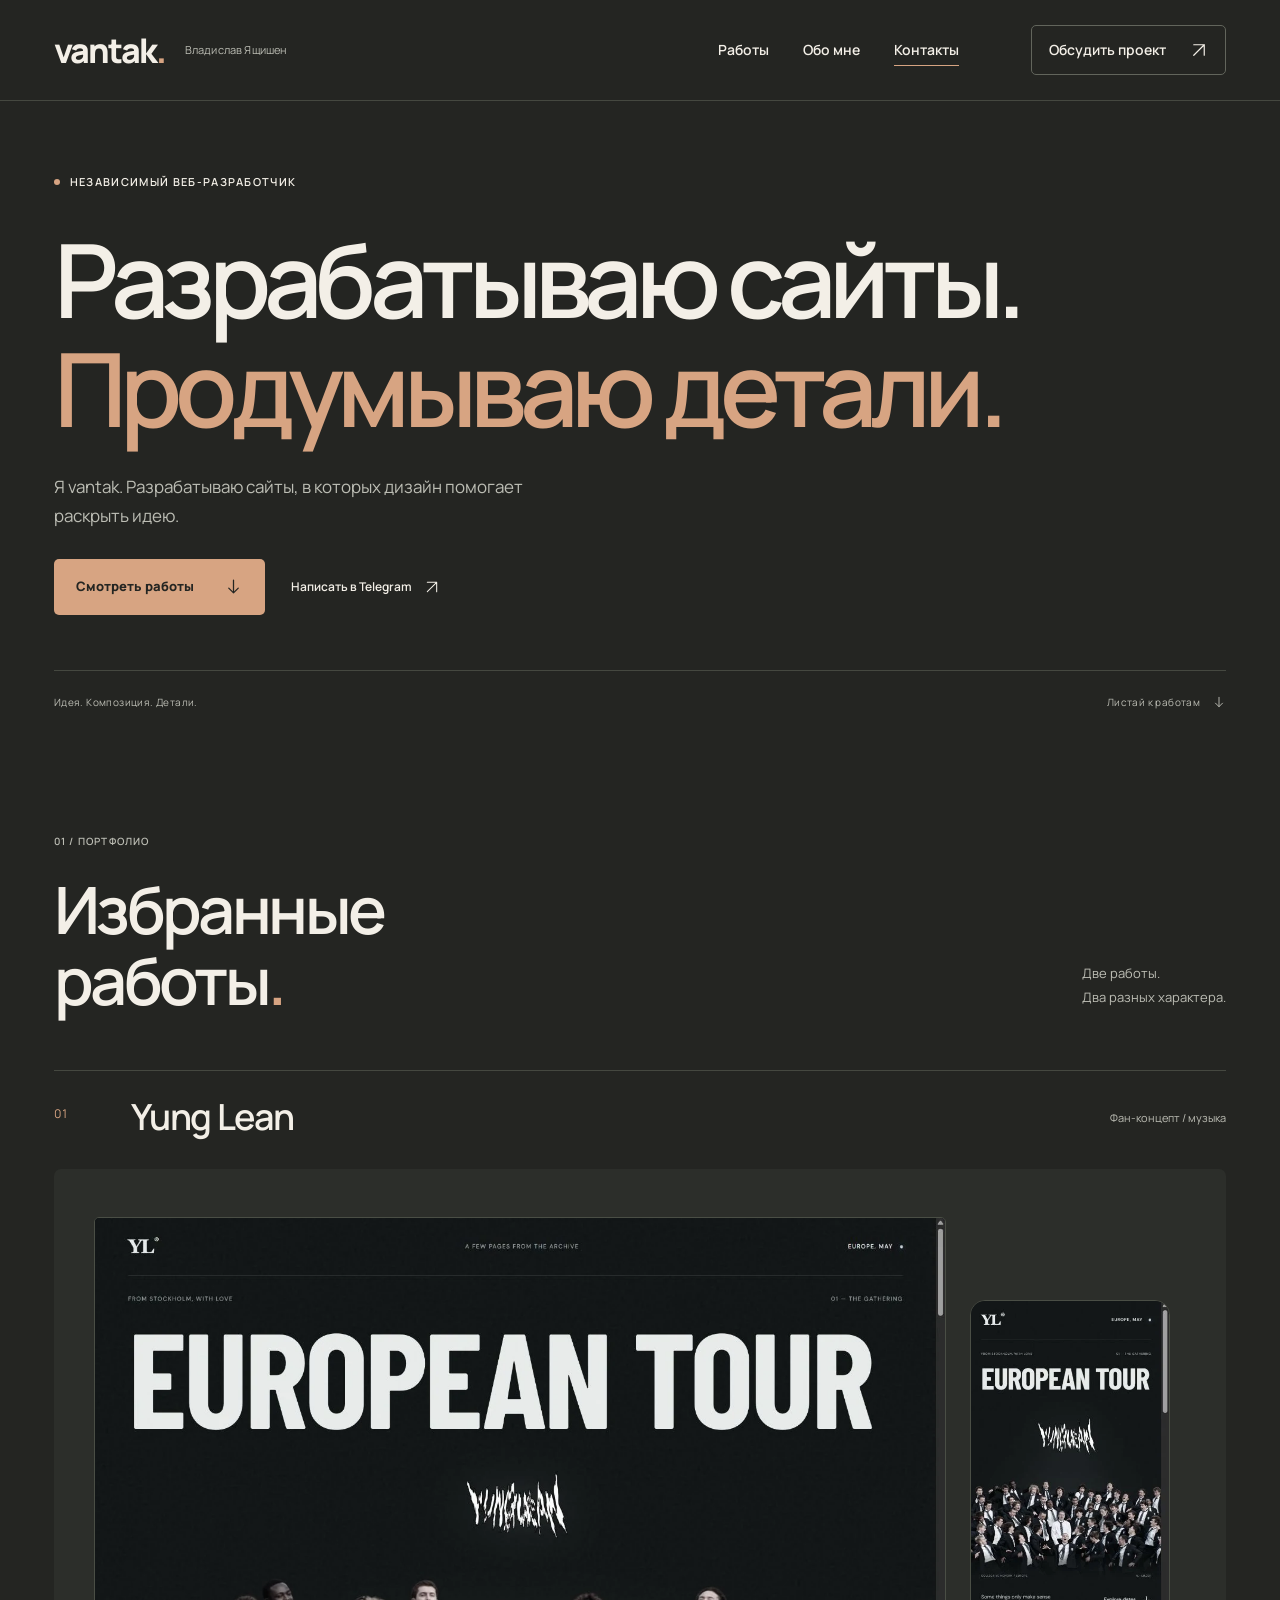
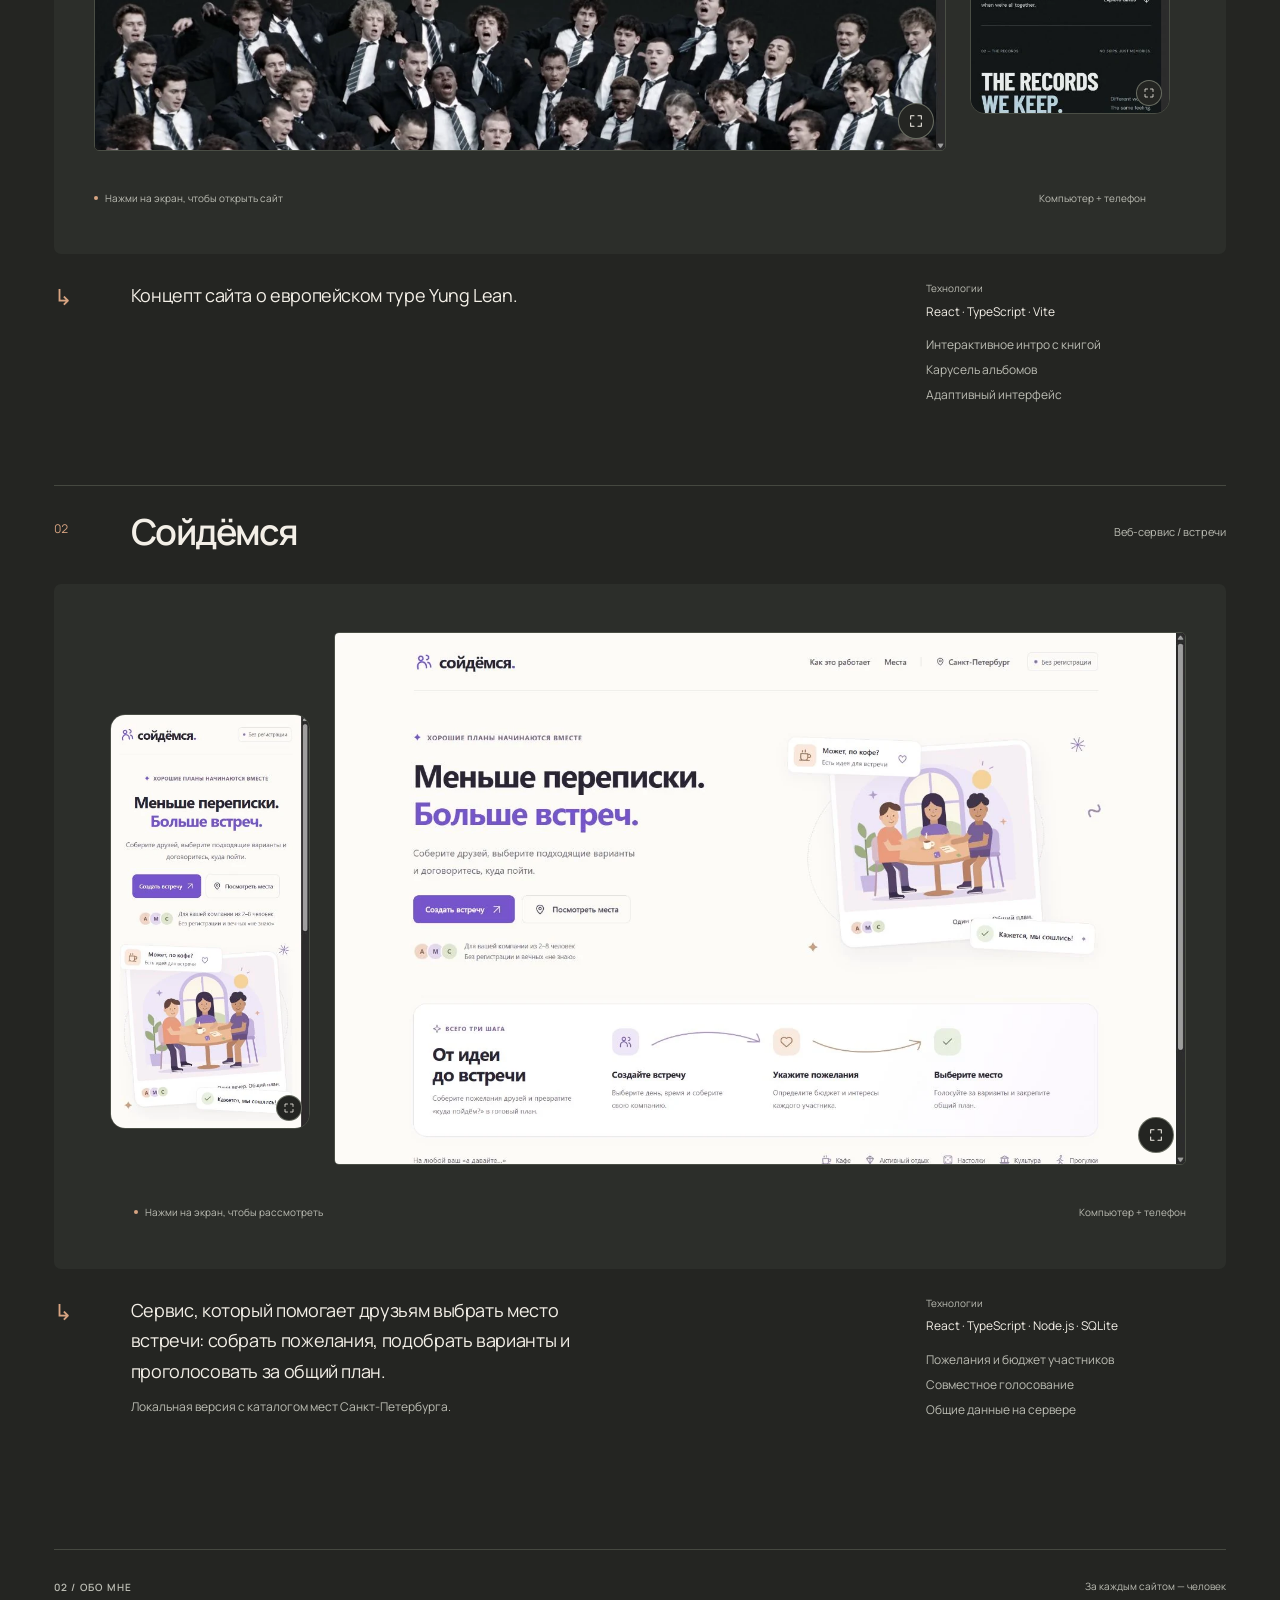
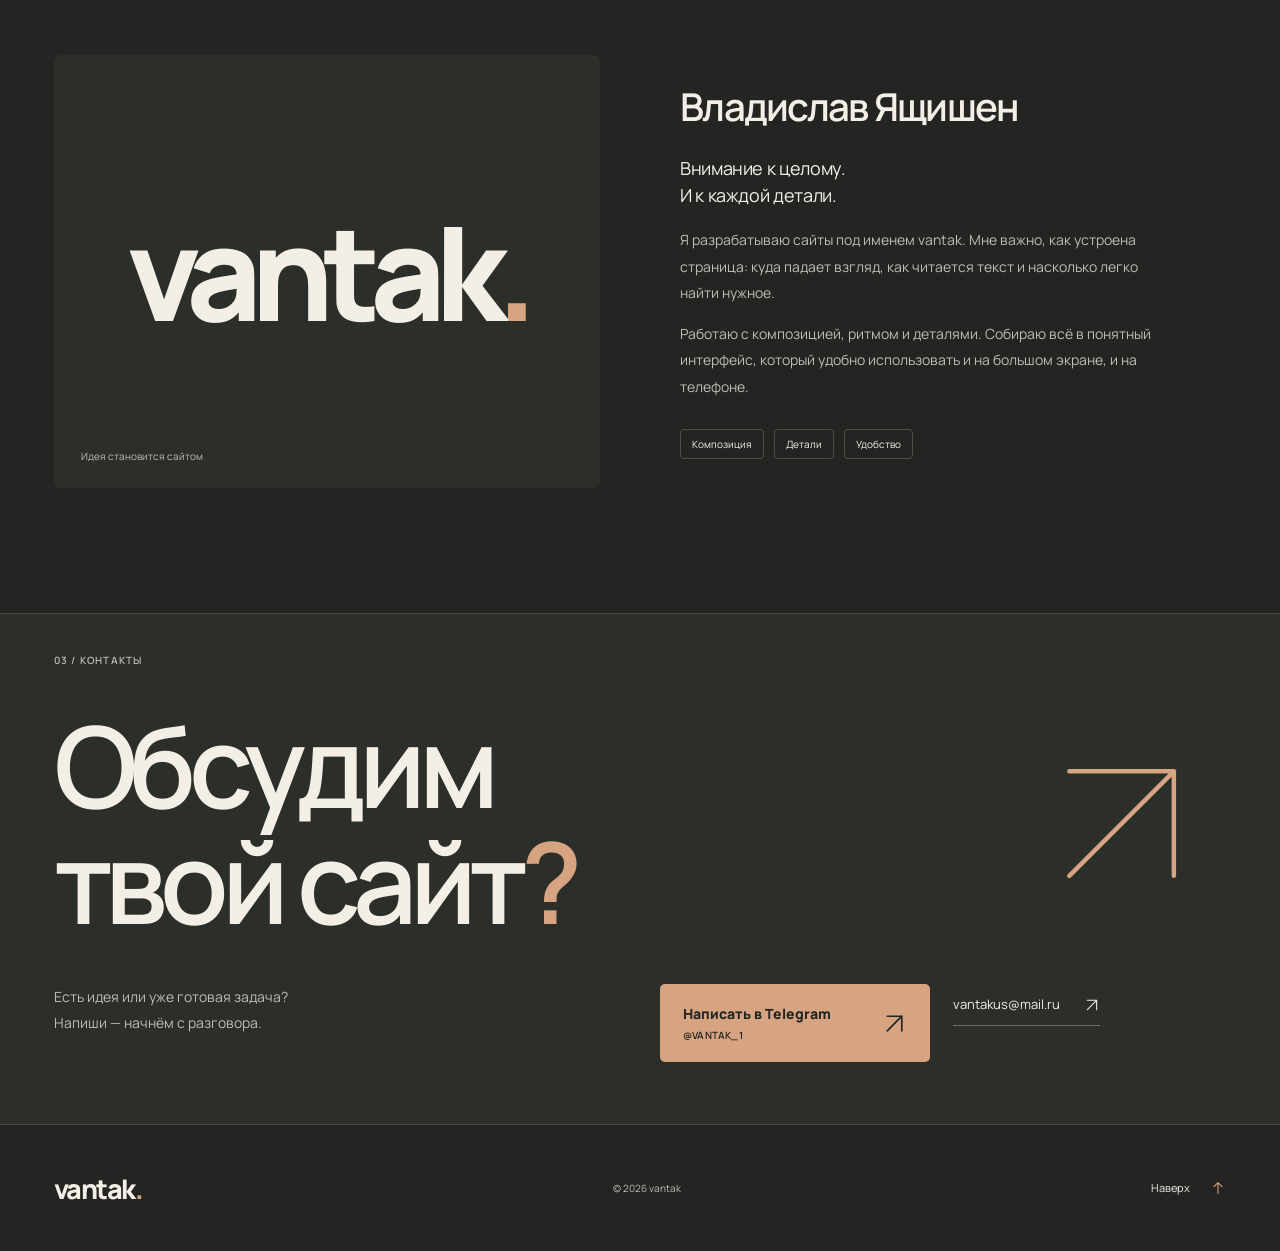
==== commit 804ee615: "Replace portfolio headline with clearer wording" ====
--- a/index.html
+++ b/index.html
@@ -1,100 +1,100 @@
-<!doctype html>
-<html lang="ru">
-<head>
-  <meta charset="UTF-8">
-  <meta name="viewport" content="width=device-width, initial-scale=1">
-  <meta name="theme-color" content="#242522">
-  <meta name="description" content="vantak — разработчик сайтов. Дизайн с вниманием к композиции, деталям и удобству на любом экране. Работы и прямая связь.">
-  <title>vantak — сайты с характером</title>
-  <link rel="icon" href="data:image/svg+xml,%3Csvg xmlns='http://www.w3.org/2000/svg' viewBox='0 0 64 64'%3E%3Crect width='64' height='64' rx='14' fill='%23242522'/%3E%3Ctext x='16' y='47' font-family='Arial' font-weight='700' font-size='48' fill='%23D7A482'%3Ev%3C/text%3E%3C/svg%3E">
-  <link rel="preload" href="assets/manrope-400.ttf" as="font" type="font/ttf" crossorigin>
-  <link rel="stylesheet" href="styles.css">
-  <script src="content.js" defer></script>
-  <script src="app.js" defer></script>
-</head>
-<body id="top">
-  <a class="skip-link" href="#main">К содержимому</a>
-  <svg class="icon-library" xmlns="http://www.w3.org/2000/svg" aria-hidden="true">
-    <symbol id="arrow-up-right" viewBox="0 0 24 24"><path d="M5 19 19 5M5 5h14v14"/></symbol>
-    <symbol id="arrow-right" viewBox="0 0 24 24"><path d="M4 12h16m-6-6 6 6-6 6"/></symbol>
-    <symbol id="arrow-down" viewBox="0 0 24 24"><path d="M12 4v16m-6-6 6 6 6-6"/></symbol>
-    <symbol id="arrow-up" viewBox="0 0 24 24"><path d="M12 20V4m-6 6 6-6 6 6"/></symbol>
-    <symbol id="expand" viewBox="0 0 24 24"><path d="M9 4H4v5m11-5h5v5M4 15v5h5m11-5v5h-5"/></symbol>
-    <symbol id="close" viewBox="0 0 24 24"><path d="m5 5 14 14M5 19 19 5"/></symbol>
-  </svg>
-
-  <header class="site-header">
-    <div class="container header-inner">
-      <div class="header-identity"><a class="brand" href="#top" aria-label="vantak — наверх" data-brand>vantak<span class="brand-dot" aria-hidden="true">.</span></a><span class="header-name" data-owner-name>Владислав Ящишен</span></div>
-      <nav class="desktop-nav" aria-label="Основная навигация">
-        <a href="#work">Работы</a><a href="#about">Обо мне</a><a href="#contact">Контакты</a>
-      </nav>
-      <a class="header-contact" href="https://t.me/VANTAK_1" target="_blank" rel="noopener noreferrer" data-telegram>Обсудить проект<svg class="icon"><use href="#arrow-up-right"/></svg></a>
-      <button class="menu-toggle" type="button" aria-expanded="false" aria-controls="mobile-nav"><span class="menu-label">Меню</span><span class="menu-lines" aria-hidden="true"><i></i><i></i></span></button>
-    </div>
-    <nav class="mobile-nav container" id="mobile-nav" aria-label="Мобильная навигация" hidden>
-      <a href="#work">Работы<span>01</span></a><a href="#about">Обо мне<span>02</span></a><a href="#contact">Контакты<span>03</span></a>
-      <a class="mobile-contact" href="https://t.me/VANTAK_1" target="_blank" rel="noopener noreferrer" data-telegram>Обсудить проект <svg class="icon"><use href="#arrow-up-right"/></svg></a>
-    </nav>
-  </header>
-
-  <main id="main">
-    <section class="hero container" aria-labelledby="hero-title">
-      <div class="hero-copy">
-        <p class="eyebrow"><span class="accent-dot" aria-hidden="true"></span>Независимый веб-разработчик</p>
-        <h1 id="hero-title">Создаю сайты<br><span>с характером.</span></h1>
-        <p class="hero-description">Я vantak. Разрабатываю сайты, в которых дизайн помогает раскрыть идею.</p>
-        <div class="hero-actions">
-          <a class="button button-primary" href="#work">Смотреть работы<svg class="icon"><use href="#arrow-down"/></svg></a>
-          <a class="text-link" href="https://t.me/VANTAK_1" target="_blank" rel="noopener noreferrer" data-telegram>Написать в Telegram<svg class="icon"><use href="#arrow-up-right"/></svg></a>
-        </div>
-      </div>
-      <div class="hero-footnote"><span>Идея. Композиция. Детали.</span><a href="#work">Листай к работам <svg class="icon"><use href="#arrow-down"/></svg></a></div>
-    </section>
-
-    <section class="work-section container" id="work" aria-labelledby="work-title">
-      <div class="section-heading reveal">
-        <div><p class="eyebrow section-index">01 / Портфолио</p><h2 id="work-title">Избранные<br>работы<span class="accent">.</span></h2></div>
-        <p class="section-note">Две работы.<br> Два разных характера.</p>
-      </div>
-      <div id="projects">
-        <article class="project" id="project-yung-lean"><div class="project-head"><span class="project-number">01</span><h3>Yung Lean</h3><span class="project-kind">Сайт о Yung Lean</span></div><div class="no-script-preview"><span>Yung Lean</span><p>Скриншоты проекта готовятся к добавлению.</p></div></article>
-        <article class="project" id="project-soydemsya"><div class="project-head"><span class="project-number">02</span><h3>Сойдёмся</h3><span class="project-kind">Веб-проект</span></div><div class="no-script-preview"><span>Сойдёмся</span><p>Скриншоты проекта готовятся к добавлению.</p></div></article>
-      </div>
-    </section>
-
-    <section class="about-section container" id="about" aria-labelledby="about-title">
-      <div class="section-heading reveal"><p class="eyebrow section-index">02 / Обо мне</p><p class="small-label">За каждым сайтом — человек</p></div>
-      <div class="about-layout reveal">
-        <div class="about-sign"><span class="about-wordmark" data-brand>vantak<span class="brand-dot" aria-hidden="true">.</span></span><span class="about-sign-caption">Идея становится сайтом</span></div>
-        <div class="about-copy"><h2 id="about-title" data-owner-name>Владислав Ящишен</h2><p class="about-lead">Внимание к целому.<br>И к каждой детали.</p><p>Я разрабатываю сайты под именем vantak. Мне важно, как устроена страница: куда падает взгляд, как читается текст и насколько легко найти нужное.</p><p>Работаю с композицией, ритмом и деталями. Собираю всё в понятный интерфейс, который удобно использовать и на большом экране, и на телефоне.</p><div class="about-principles"><span>Композиция</span><span>Детали</span><span>Удобство</span></div></div>
-      </div>
-    </section>
-
-    <section class="contact-section" id="contact" aria-labelledby="contact-title">
-      <div class="container contact-inner reveal">
-        <p class="eyebrow section-index">03 / Контакты</p>
-        <div class="contact-heading"><h2 id="contact-title">Обсудим<br>твой сайт<span class="accent">?</span></h2><svg class="contact-arrow icon" aria-hidden="true"><use href="#arrow-up-right"/></svg></div>
-        <div class="contact-bottom"><p>Есть идея или уже готовая задача?<br>Напиши — начнём с разговора.</p><div class="contact-links"><a class="button button-primary contact-button" href="https://t.me/VANTAK_1" target="_blank" rel="noopener noreferrer" data-telegram><span>Написать в Telegram<small data-telegram-handle>@VANTAK_1</small></span><svg class="icon"><use href="#arrow-up-right"/></svg></a><a class="email-link" href="mailto:vantakus@mail.ru" data-email>vantakus@mail.ru<svg class="icon"><use href="#arrow-up-right"/></svg></a></div></div>
-      </div>
-    </section>
-  </main>
-
-  <footer class="site-footer container"><a class="brand" href="#top" aria-label="vantak — наверх" data-brand>vantak<span class="brand-dot" aria-hidden="true">.</span></a><p>© <span id="year">2026</span> vantak</p><a class="back-top" href="#top">Наверх<svg class="icon"><use href="#arrow-up"/></svg></a></footer>
-
-  <dialog class="lightbox" id="lightbox" aria-labelledby="lightbox-title">
-    <div class="lightbox-toolbar"><p id="lightbox-title">Просмотр проекта</p><button class="lightbox-close" type="button" aria-label="Закрыть изображение"><svg class="icon"><use href="#close"/></svg></button></div>
-    <div class="lightbox-content"><img id="lightbox-image" alt=""></div>
-    <p class="lightbox-hint">Закрыть — Esc или клик вне изображения</p>
-  </dialog>
-  <dialog class="project-viewer" id="project-viewer" aria-labelledby="project-viewer-title" aria-describedby="project-viewer-device">
-    <div class="project-viewer-toolbar">
-      <div><p id="project-viewer-title">Проект</p><span id="project-viewer-device">Компьютерная версия</span></div>
-      <button class="project-viewer-close" type="button" aria-label="Закрыть проект">Закрыть<svg class="icon" aria-hidden="true"><use href="#close"/></svg></button>
-    </div>
-    <div class="project-viewer-body"><div class="project-live-screen"></div><p class="project-viewer-status" role="status">Загружаю проект…</p></div>
-  </dialog>
-</body>
-</html>
+<!doctype html>
+<html lang="ru">
+<head>
+  <meta charset="UTF-8">
+  <meta name="viewport" content="width=device-width, initial-scale=1">
+  <meta name="theme-color" content="#242522">
+  <meta name="description" content="vantak — разработчик сайтов. Дизайн с вниманием к композиции, деталям и удобству на любом экране. Работы и прямая связь.">
+  <title>vantak — разработка сайтов</title>
+  <link rel="icon" href="data:image/svg+xml,%3Csvg xmlns='http://www.w3.org/2000/svg' viewBox='0 0 64 64'%3E%3Crect width='64' height='64' rx='14' fill='%23242522'/%3E%3Ctext x='16' y='47' font-family='Arial' font-weight='700' font-size='48' fill='%23D7A482'%3Ev%3C/text%3E%3C/svg%3E">
+  <link rel="preload" href="assets/manrope-400.ttf" as="font" type="font/ttf" crossorigin>
+  <link rel="stylesheet" href="styles.css">
+  <script src="content.js" defer></script>
+  <script src="app.js" defer></script>
+</head>
+<body id="top">
+  <a class="skip-link" href="#main">К содержимому</a>
+  <svg class="icon-library" xmlns="http://www.w3.org/2000/svg" aria-hidden="true">
+    <symbol id="arrow-up-right" viewBox="0 0 24 24"><path d="M5 19 19 5M5 5h14v14"/></symbol>
+    <symbol id="arrow-right" viewBox="0 0 24 24"><path d="M4 12h16m-6-6 6 6-6 6"/></symbol>
+    <symbol id="arrow-down" viewBox="0 0 24 24"><path d="M12 4v16m-6-6 6 6 6-6"/></symbol>
+    <symbol id="arrow-up" viewBox="0 0 24 24"><path d="M12 20V4m-6 6 6-6 6 6"/></symbol>
+    <symbol id="expand" viewBox="0 0 24 24"><path d="M9 4H4v5m11-5h5v5M4 15v5h5m11-5v5h-5"/></symbol>
+    <symbol id="close" viewBox="0 0 24 24"><path d="m5 5 14 14M5 19 19 5"/></symbol>
+  </svg>
+
+  <header class="site-header">
+    <div class="container header-inner">
+      <div class="header-identity"><a class="brand" href="#top" aria-label="vantak — наверх" data-brand>vantak<span class="brand-dot" aria-hidden="true">.</span></a><span class="header-name" data-owner-name>Владислав Ящишен</span></div>
+      <nav class="desktop-nav" aria-label="Основная навигация">
+        <a href="#work">Работы</a><a href="#about">Обо мне</a><a href="#contact">Контакты</a>
+      </nav>
+      <a class="header-contact" href="https://t.me/VANTAK_1" target="_blank" rel="noopener noreferrer" data-telegram>Обсудить проект<svg class="icon"><use href="#arrow-up-right"/></svg></a>
+      <button class="menu-toggle" type="button" aria-expanded="false" aria-controls="mobile-nav"><span class="menu-label">Меню</span><span class="menu-lines" aria-hidden="true"><i></i><i></i></span></button>
+    </div>
+    <nav class="mobile-nav container" id="mobile-nav" aria-label="Мобильная навигация" hidden>
+      <a href="#work">Работы<span>01</span></a><a href="#about">Обо мне<span>02</span></a><a href="#contact">Контакты<span>03</span></a>
+      <a class="mobile-contact" href="https://t.me/VANTAK_1" target="_blank" rel="noopener noreferrer" data-telegram>Обсудить проект <svg class="icon"><use href="#arrow-up-right"/></svg></a>
+    </nav>
+  </header>
+
+  <main id="main">
+    <section class="hero container" aria-labelledby="hero-title">
+      <div class="hero-copy">
+        <p class="eyebrow"><span class="accent-dot" aria-hidden="true"></span>Независимый веб-разработчик</p>
+        <h1 id="hero-title">Разрабатываю сайты.<br><span>Продумываю детали.</span></h1>
+        <p class="hero-description">Я vantak. Разрабатываю сайты, в которых дизайн помогает раскрыть идею.</p>
+        <div class="hero-actions">
+          <a class="button button-primary" href="#work">Смотреть работы<svg class="icon"><use href="#arrow-down"/></svg></a>
+          <a class="text-link" href="https://t.me/VANTAK_1" target="_blank" rel="noopener noreferrer" data-telegram>Написать в Telegram<svg class="icon"><use href="#arrow-up-right"/></svg></a>
+        </div>
+      </div>
+      <div class="hero-footnote"><span>Идея. Композиция. Детали.</span><a href="#work">Листай к работам <svg class="icon"><use href="#arrow-down"/></svg></a></div>
+    </section>
+
+    <section class="work-section container" id="work" aria-labelledby="work-title">
+      <div class="section-heading reveal">
+        <div><p class="eyebrow section-index">01 / Портфолио</p><h2 id="work-title">Избранные<br>работы<span class="accent">.</span></h2></div>
+        <p class="section-note">Две работы.<br> Два разных характера.</p>
+      </div>
+      <div id="projects">
+        <article class="project" id="project-yung-lean"><div class="project-head"><span class="project-number">01</span><h3>Yung Lean</h3><span class="project-kind">Сайт о Yung Lean</span></div><div class="no-script-preview"><span>Yung Lean</span><p>Скриншоты проекта готовятся к добавлению.</p></div></article>
+        <article class="project" id="project-soydemsya"><div class="project-head"><span class="project-number">02</span><h3>Сойдёмся</h3><span class="project-kind">Веб-проект</span></div><div class="no-script-preview"><span>Сойдёмся</span><p>Скриншоты проекта готовятся к добавлению.</p></div></article>
+      </div>
+    </section>
+
+    <section class="about-section container" id="about" aria-labelledby="about-title">
+      <div class="section-heading reveal"><p class="eyebrow section-index">02 / Обо мне</p><p class="small-label">За каждым сайтом — человек</p></div>
+      <div class="about-layout reveal">
+        <div class="about-sign"><span class="about-wordmark" data-brand>vantak<span class="brand-dot" aria-hidden="true">.</span></span><span class="about-sign-caption">Идея становится сайтом</span></div>
+        <div class="about-copy"><h2 id="about-title" data-owner-name>Владислав Ящишен</h2><p class="about-lead">Внимание к целому.<br>И к каждой детали.</p><p>Я разрабатываю сайты под именем vantak. Мне важно, как устроена страница: куда падает взгляд, как читается текст и насколько легко найти нужное.</p><p>Работаю с композицией, ритмом и деталями. Собираю всё в понятный интерфейс, который удобно использовать и на большом экране, и на телефоне.</p><div class="about-principles"><span>Композиция</span><span>Детали</span><span>Удобство</span></div></div>
+      </div>
+    </section>
+
+    <section class="contact-section" id="contact" aria-labelledby="contact-title">
+      <div class="container contact-inner reveal">
+        <p class="eyebrow section-index">03 / Контакты</p>
+        <div class="contact-heading"><h2 id="contact-title">Обсудим<br>твой сайт<span class="accent">?</span></h2><svg class="contact-arrow icon" aria-hidden="true"><use href="#arrow-up-right"/></svg></div>
+        <div class="contact-bottom"><p>Есть идея или уже готовая задача?<br>Напиши — начнём с разговора.</p><div class="contact-links"><a class="button button-primary contact-button" href="https://t.me/VANTAK_1" target="_blank" rel="noopener noreferrer" data-telegram><span>Написать в Telegram<small data-telegram-handle>@VANTAK_1</small></span><svg class="icon"><use href="#arrow-up-right"/></svg></a><a class="email-link" href="mailto:vantakus@mail.ru" data-email>vantakus@mail.ru<svg class="icon"><use href="#arrow-up-right"/></svg></a></div></div>
+      </div>
+    </section>
+  </main>
+
+  <footer class="site-footer container"><a class="brand" href="#top" aria-label="vantak — наверх" data-brand>vantak<span class="brand-dot" aria-hidden="true">.</span></a><p>© <span id="year">2026</span> vantak</p><a class="back-top" href="#top">Наверх<svg class="icon"><use href="#arrow-up"/></svg></a></footer>
+
+  <dialog class="lightbox" id="lightbox" aria-labelledby="lightbox-title">
+    <div class="lightbox-toolbar"><p id="lightbox-title">Просмотр проекта</p><button class="lightbox-close" type="button" aria-label="Закрыть изображение"><svg class="icon"><use href="#close"/></svg></button></div>
+    <div class="lightbox-content"><img id="lightbox-image" alt=""></div>
+    <p class="lightbox-hint">Закрыть — Esc или клик вне изображения</p>
+  </dialog>
+  <dialog class="project-viewer" id="project-viewer" aria-labelledby="project-viewer-title" aria-describedby="project-viewer-device">
+    <div class="project-viewer-toolbar">
+      <div><p id="project-viewer-title">Проект</p><span id="project-viewer-device">Компьютерная версия</span></div>
+      <button class="project-viewer-close" type="button" aria-label="Закрыть проект">Закрыть<svg class="icon" aria-hidden="true"><use href="#close"/></svg></button>
+    </div>
+    <div class="project-viewer-body"><div class="project-live-screen"></div><p class="project-viewer-status" role="status">Загружаю проект…</p></div>
+  </dialog>
+</body>
+</html>
 
 
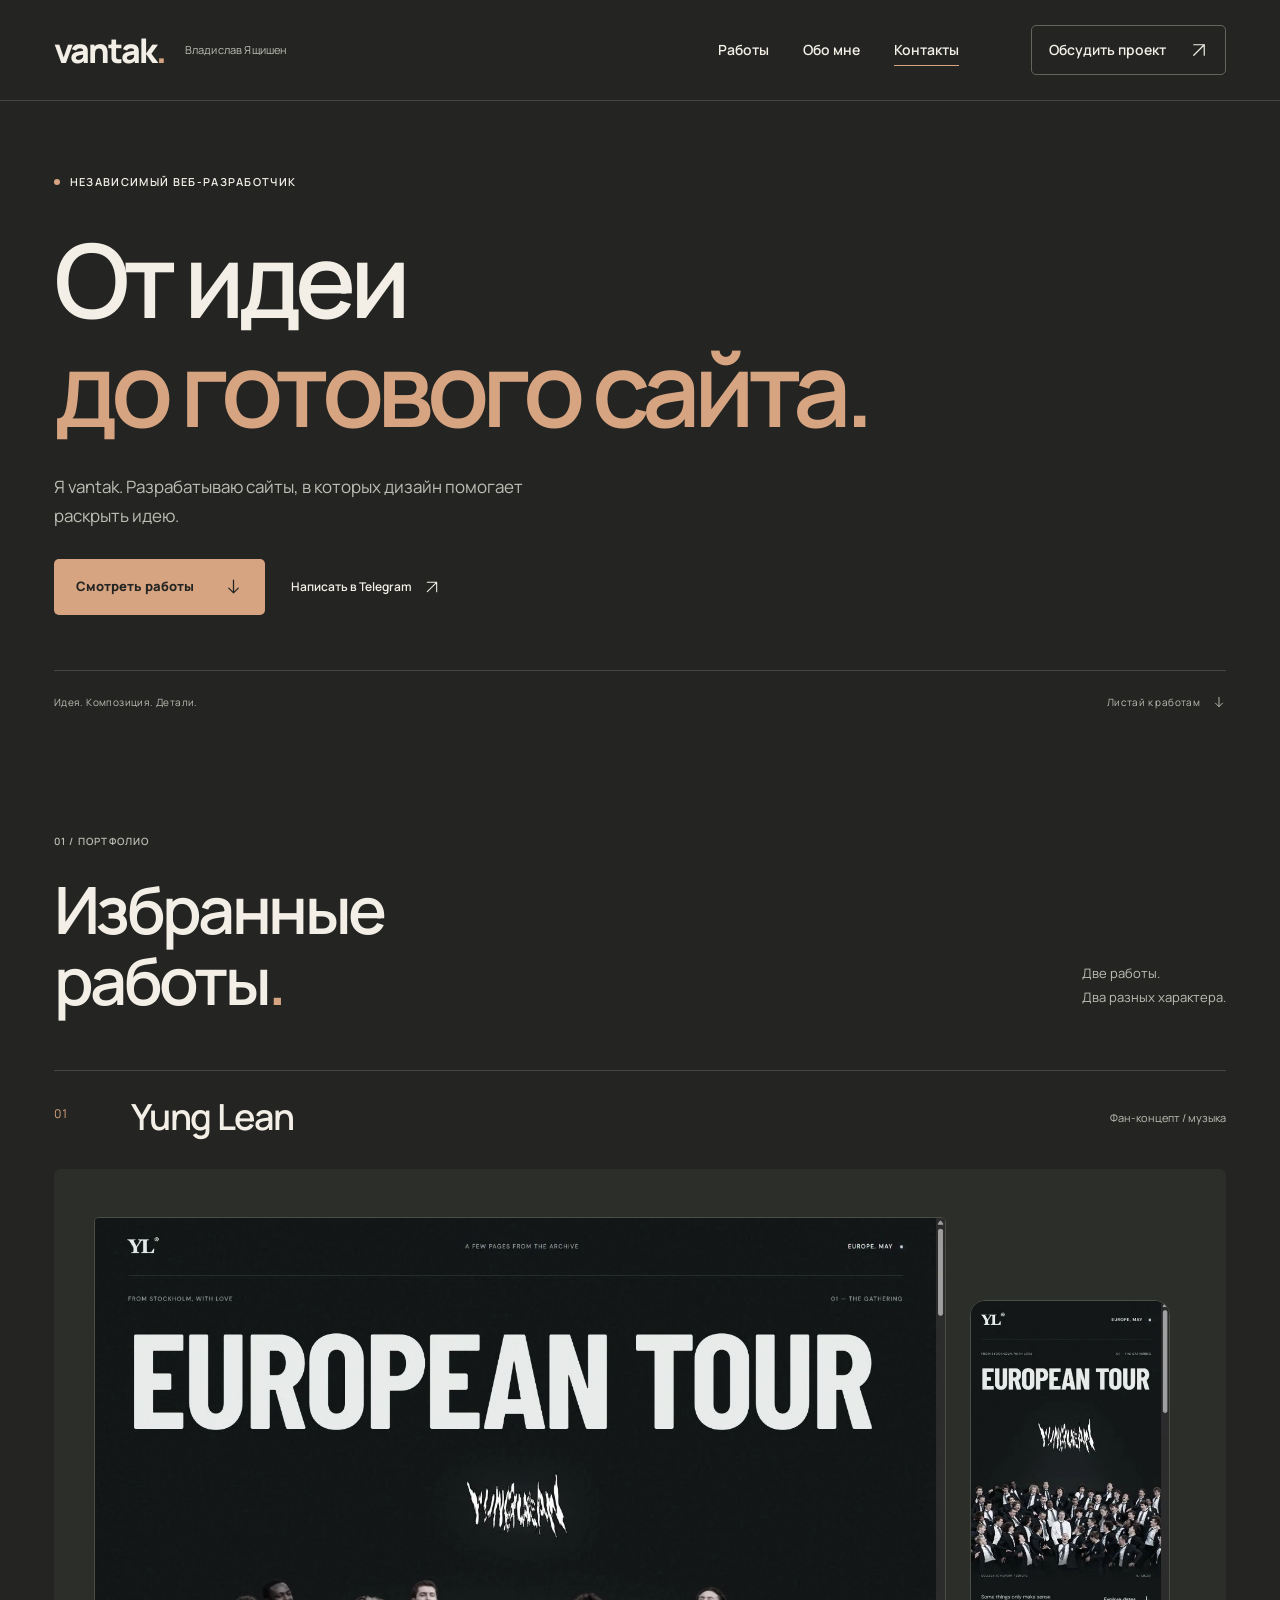
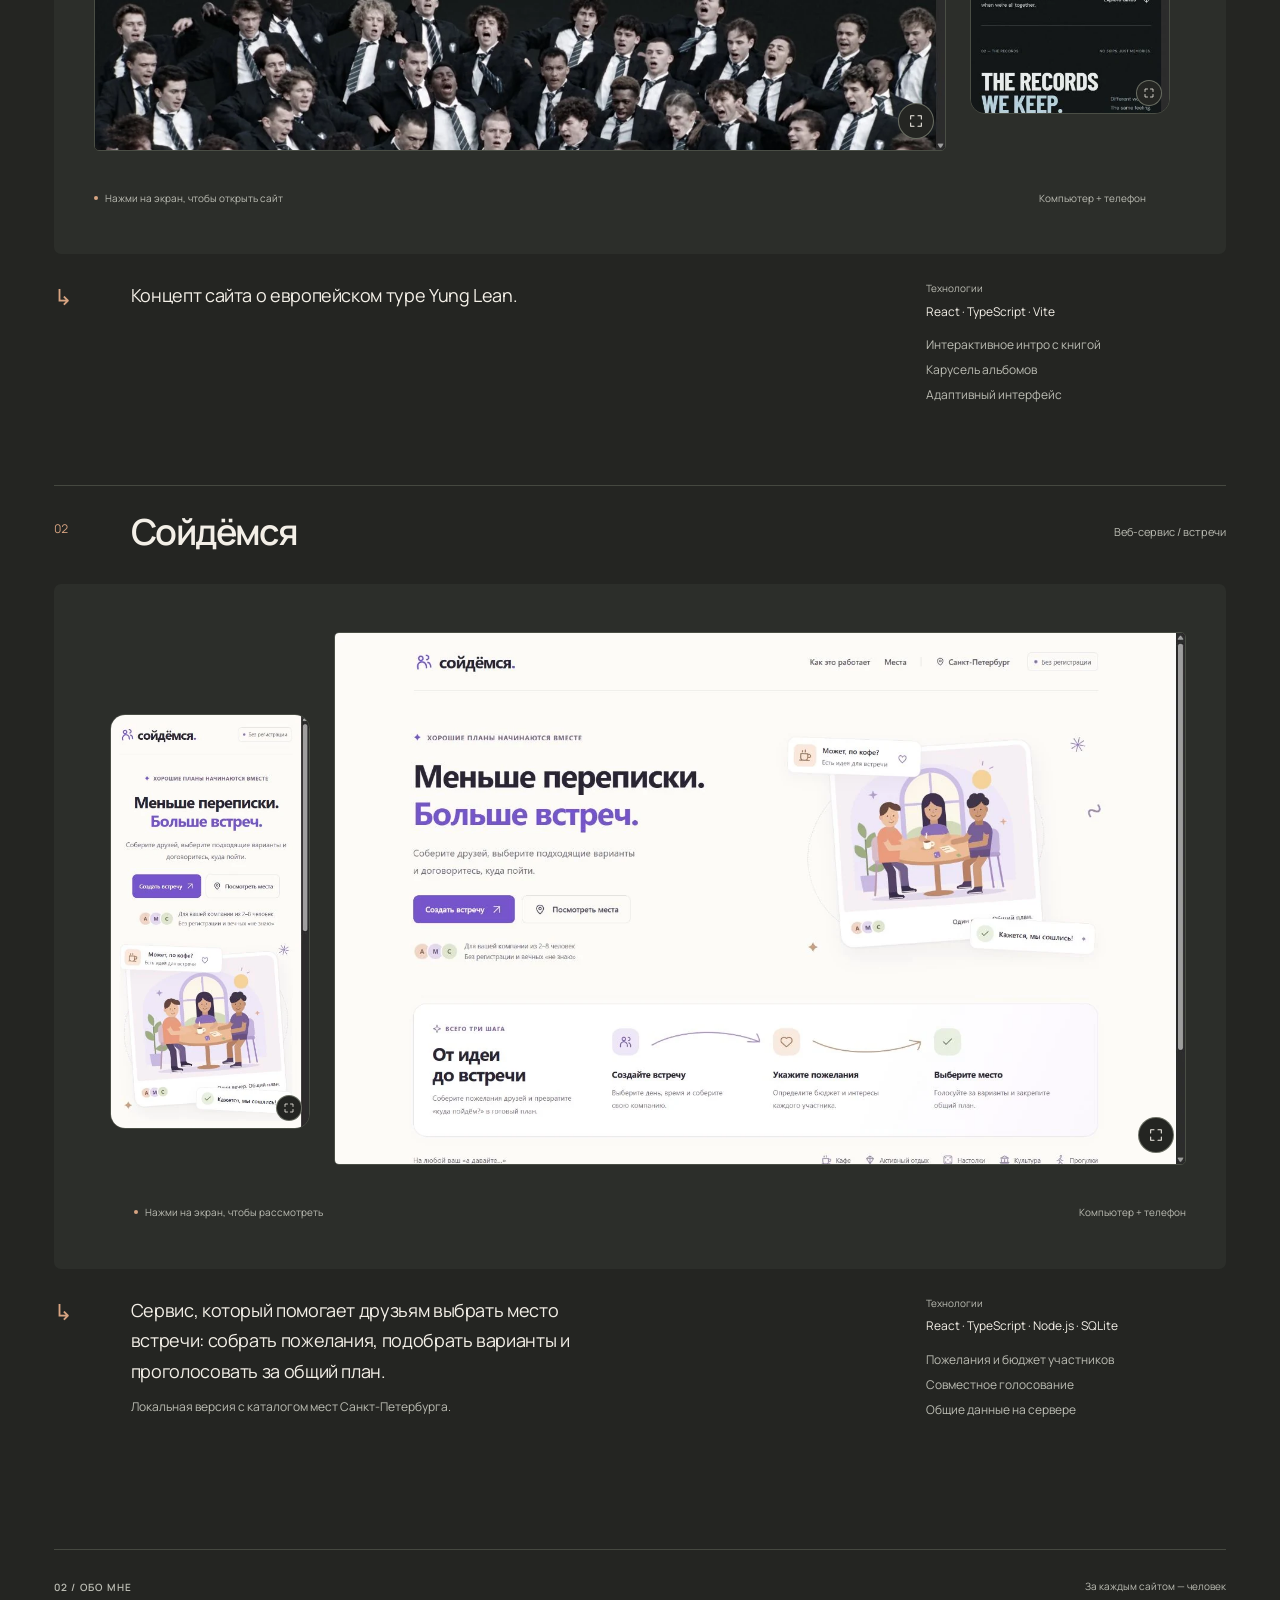
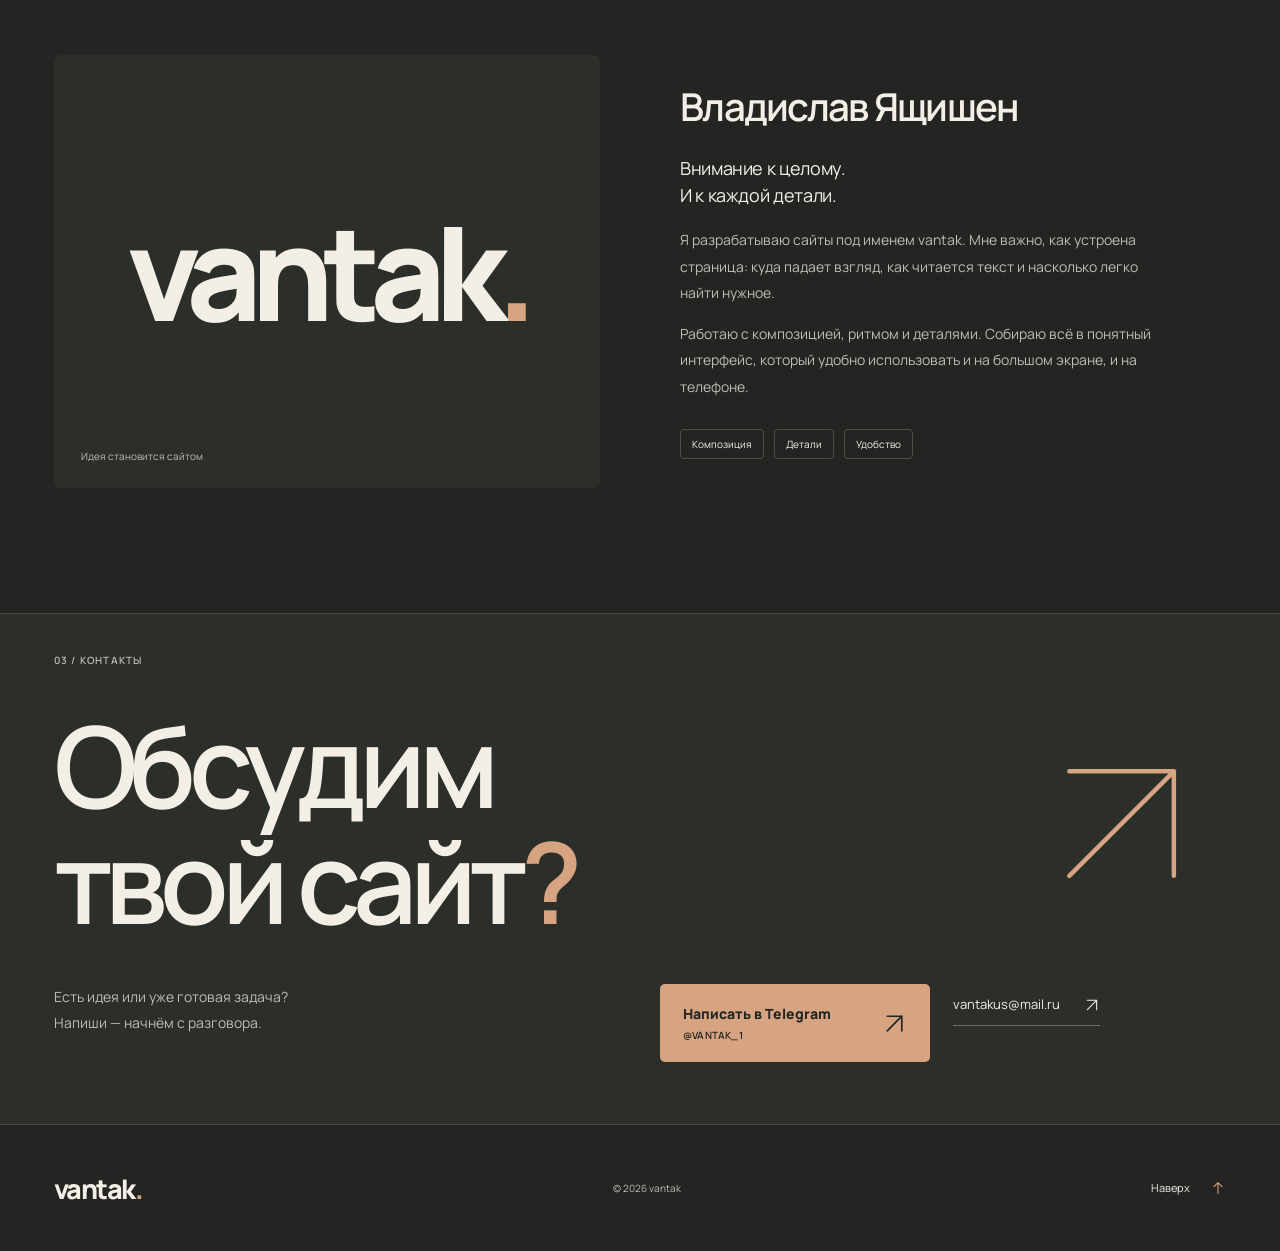
==== commit c075d10e: "Use selected portfolio headline" ====
--- a/index.html
+++ b/index.html
@@ -42,7 +42,7 @@
     <section class="hero container" aria-labelledby="hero-title">
       <div class="hero-copy">
         <p class="eyebrow"><span class="accent-dot" aria-hidden="true"></span>Независимый веб-разработчик</p>
-        <h1 id="hero-title">Разрабатываю сайты.<br><span>Продумываю детали.</span></h1>
+        <h1 id="hero-title">От идеи<br><span>до готового сайта.</span></h1>
         <p class="hero-description">Я vantak. Разрабатываю сайты, в которых дизайн помогает раскрыть идею.</p>
         <div class="hero-actions">
           <a class="button button-primary" href="#work">Смотреть работы<svg class="icon"><use href="#arrow-down"/></svg></a>
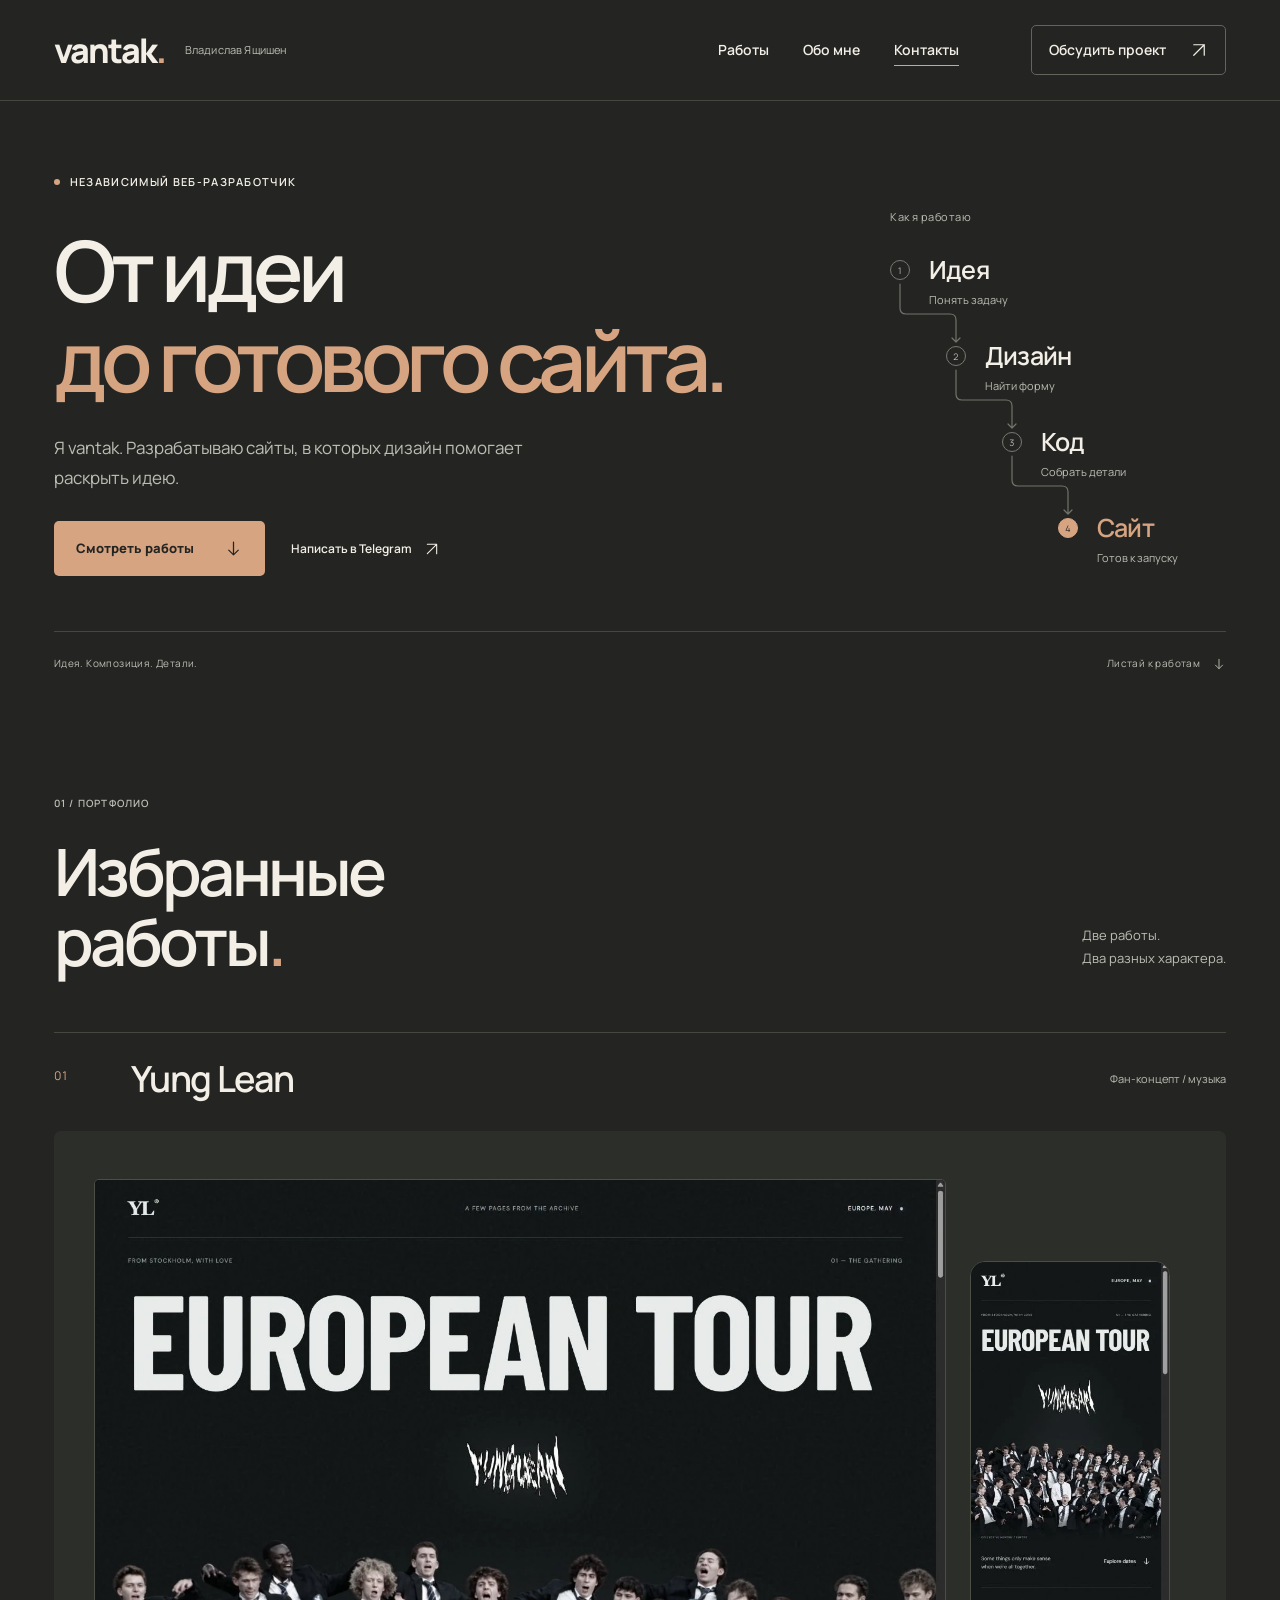
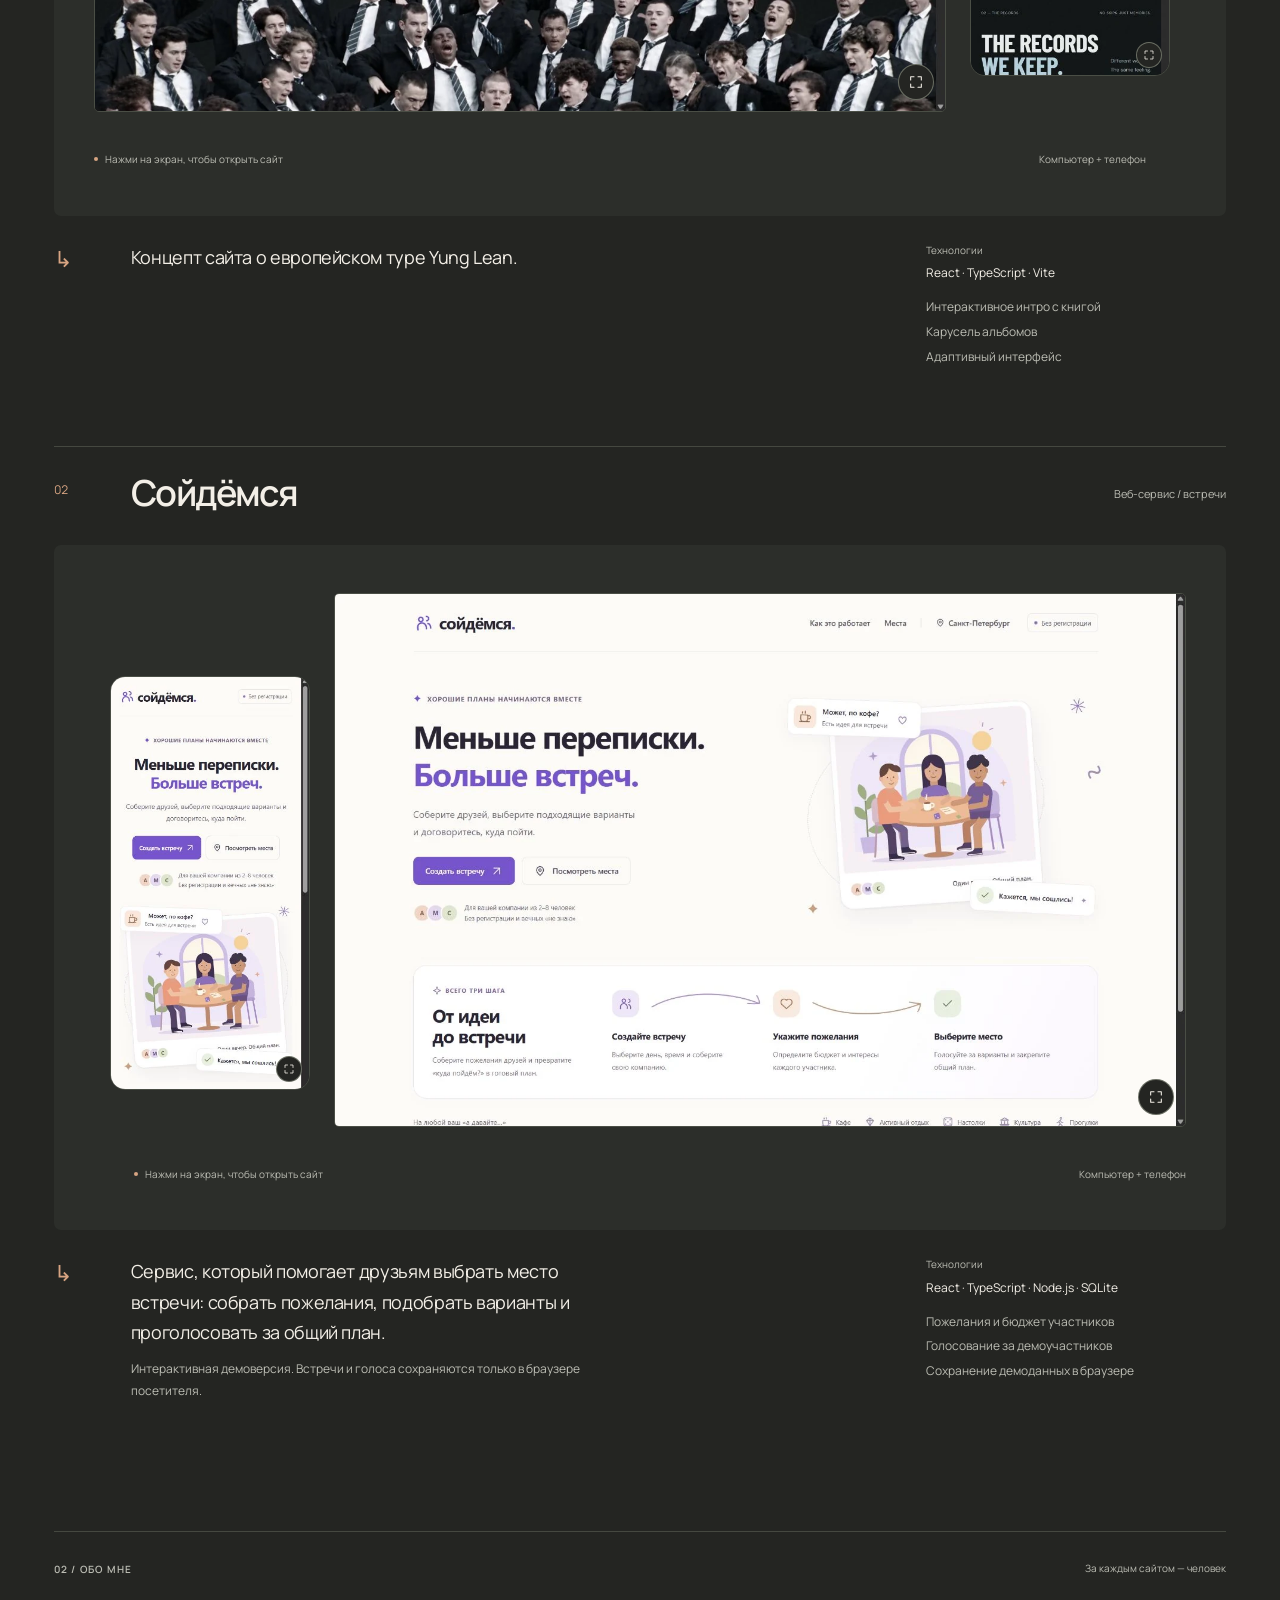
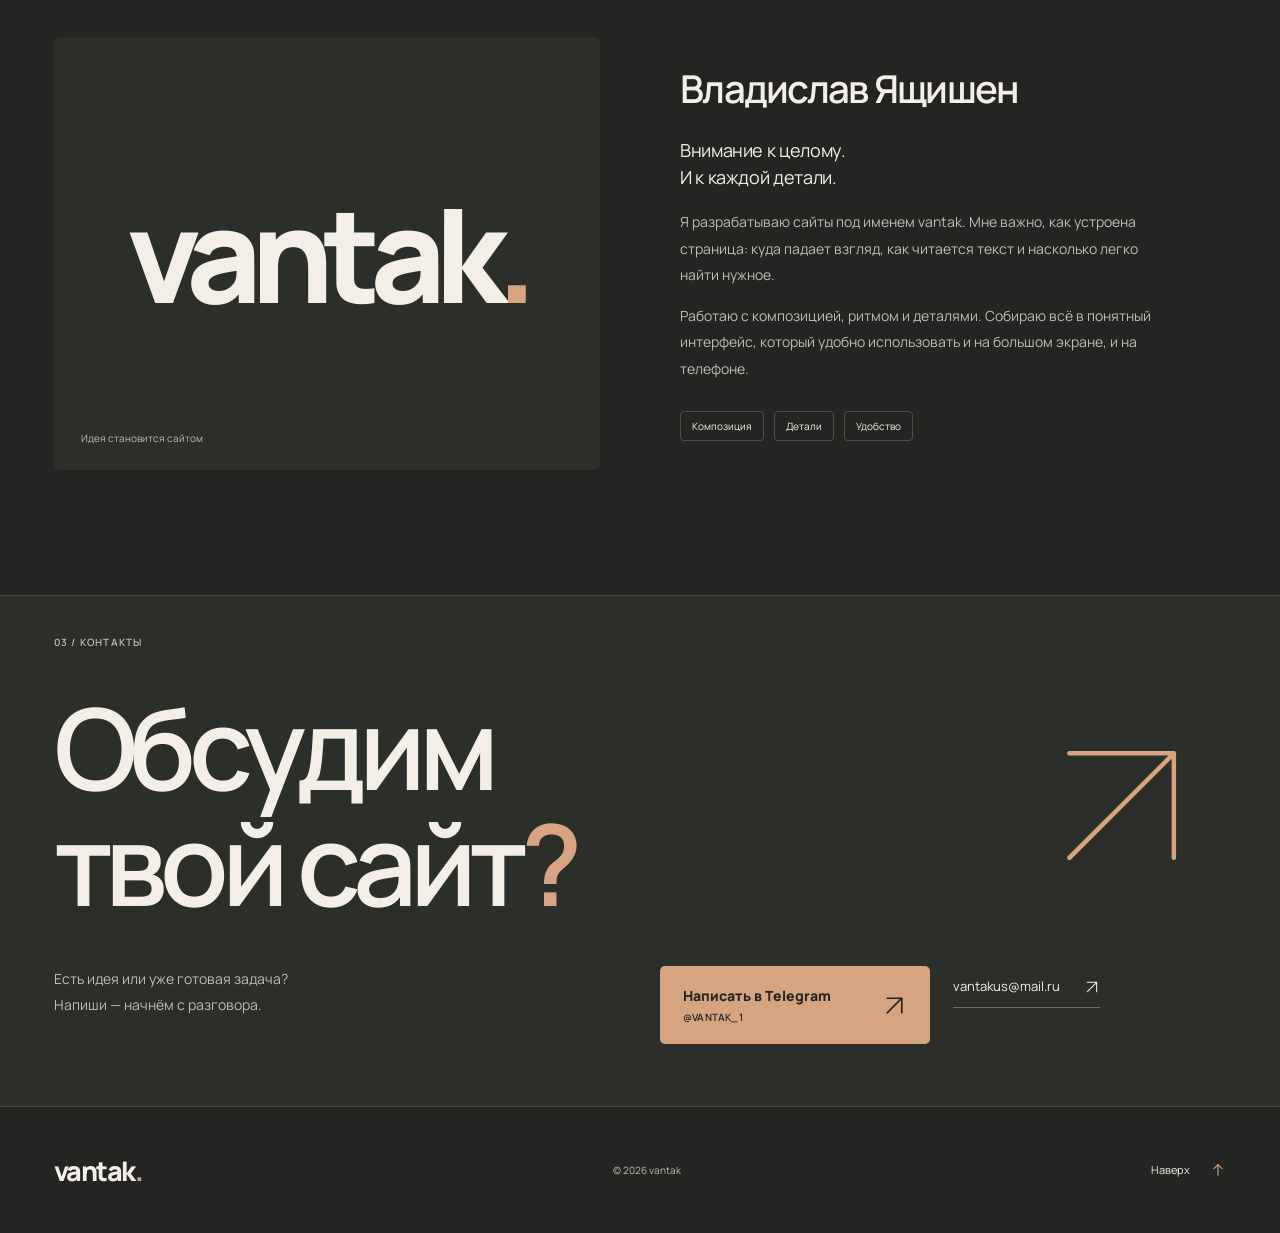
==== commit 00da7505: "Add the idea-to-site diagram to the portfolio hero" ====
--- a/index.html
+++ b/index.html
@@ -8,7 +8,7 @@
   <title>vantak — разработка сайтов</title>
   <link rel="icon" href="data:image/svg+xml,%3Csvg xmlns='http://www.w3.org/2000/svg' viewBox='0 0 64 64'%3E%3Crect width='64' height='64' rx='14' fill='%23242522'/%3E%3Ctext x='16' y='47' font-family='Arial' font-weight='700' font-size='48' fill='%23D7A482'%3Ev%3C/text%3E%3C/svg%3E">
   <link rel="preload" href="assets/manrope-400.ttf" as="font" type="font/ttf" crossorigin>
-  <link rel="stylesheet" href="styles.css">
+  <link rel="stylesheet" href="styles.css?v=20261104-process">
   <script src="content.js" defer></script>
   <script src="app.js" defer></script>
 </head>
@@ -49,6 +49,22 @@
           <a class="text-link" href="https://t.me/VANTAK_1" target="_blank" rel="noopener noreferrer" data-telegram>Написать в Telegram<svg class="icon"><use href="#arrow-up-right"/></svg></a>
         </div>
       </div>
+      <figure class="hero-process" aria-labelledby="process-title">
+        <figcaption id="process-title">Как я работаю</figcaption>
+        <div class="process-track">
+          <svg class="process-links" width="210" height="322" viewBox="0 0 210 322" fill="none" aria-hidden="true" focusable="false">
+            <path class="process-link" style="--step:0" pathLength="1" d="M10 30V54Q10 60 16 60H60Q66 60 66 66V88m-4-4 4 4 4-4"/>
+            <path class="process-link" style="--step:1" pathLength="1" d="M66 116V140Q66 146 72 146H116Q122 146 122 152V174m-4-4 4 4 4-4"/>
+            <path class="process-link" style="--step:2" pathLength="1" d="M122 202V226Q122 232 128 232H172Q178 232 178 238V260m-4-4 4 4 4-4"/>
+          </svg>
+          <ol class="process-steps">
+            <li class="process-step" style="--step:0"><span class="process-marker" aria-hidden="true">1</span><span class="process-title">Идея</span><span class="process-note">Понять задачу</span></li>
+            <li class="process-step" style="--step:1"><span class="process-marker" aria-hidden="true">2</span><span class="process-title">Дизайн</span><span class="process-note">Найти форму</span></li>
+            <li class="process-step" style="--step:2"><span class="process-marker" aria-hidden="true">3</span><span class="process-title">Код</span><span class="process-note">Собрать детали</span></li>
+            <li class="process-step" style="--step:3"><span class="process-marker" aria-hidden="true">4</span><span class="process-title">Сайт</span><span class="process-note">Готов к запуску</span></li>
+          </ol>
+        </div>
+      </figure>
       <div class="hero-footnote"><span>Идея. Композиция. Детали.</span><a href="#work">Листай к работам <svg class="icon"><use href="#arrow-down"/></svg></a></div>
     </section>
 
--- a/styles.css
+++ b/styles.css
@@ -1,224 +1,245 @@
-@font-face{font-family:Manrope;src:url('assets/manrope-400.ttf') format('truetype');font-weight:400;font-style:normal;font-display:swap}
-@font-face{font-family:Manrope;src:url('assets/manrope-600.ttf') format('truetype');font-weight:500 600;font-style:normal;font-display:swap}
-@font-face{font-family:Manrope;src:url('assets/manrope-800.ttf') format('truetype');font-weight:700 800;font-style:normal;font-display:swap}
-:root{--bg:#242522;--surface:#2C2E2A;--text:#F3EFE7;--muted:#BCBDB4;--accent:#D7A482;--line:#454840;--space:clamp(24px,4.2vw,72px);--font:Manrope,Arial,sans-serif;color-scheme:dark}
-*{box-sizing:border-box}
-html{scroll-behavior:smooth;scroll-padding-top:104px}
-body{margin:0;background:var(--bg);color:var(--text);font-family:var(--font);font-size:16px;line-height:1.65;-webkit-font-smoothing:antialiased}
-body.modal-open{overflow:hidden}
-::selection{background:var(--accent);color:var(--bg)}
-button,a{-webkit-tap-highlight-color:transparent}
-a{color:inherit;text-decoration:none}
-button{font:inherit;color:inherit;cursor:pointer}
-button:disabled{cursor:default}
-button,a{touch-action:manipulation}
-button:focus-visible,a:focus-visible{outline:2px solid var(--accent);outline-offset:6px}
-img{display:block;max-width:100%}
-button{border-radius:0}
-h1,h2,h3,p{margin:0}
-.container{width:min(100% - var(--space)*2,1440px);margin-inline:auto}
-.icon-library{position:absolute;width:0;height:0;overflow:hidden}
-.icon{display:block;width:24px;height:24px;fill:none;stroke:currentColor;stroke-width:1.6;stroke-linecap:round;stroke-linejoin:round;flex:none}
-.accent{color:var(--accent)}
-.skip-link{position:fixed;top:12px;left:20px;z-index:100;background:var(--text);color:var(--bg);padding:10px 18px;border-radius:5px;transform:translateY(-160%)}
-.skip-link:focus{transform:none}
-.site-header{position:sticky;top:0;z-index:20;background:var(--bg);border-bottom:1px solid var(--line)}
-.header-inner{display:flex;align-items:center;justify-content:space-between;min-height:100px;gap:30px}
-.header-identity{display:flex;align-items:center;gap:20px;flex:none}
-.header-name{font-size:11px;line-height:1.5;color:var(--muted);white-space:nowrap;text-transform:none;letter-spacing:.015em}
-.brand{display:inline-flex;align-items:center;font-size:34px;font-weight:800;line-height:1;letter-spacing:-2px;text-transform:none}
-.brand-dot{color:var(--accent)}
-.brand img{width:auto;max-width:160px;height:36px;object-fit:contain}
-.desktop-nav{display:flex;gap:34px;margin-left:auto;margin-right:42px;font-size:14px;font-weight:600}
-.desktop-nav a{position:relative;padding-block:10px}
-.desktop-nav a::after{content:'';position:absolute;height:1px;bottom:6px;left:0;right:0;background:var(--accent);transform:scaleX(0);transform-origin:left;transition:transform .2s}
-.desktop-nav a:hover::after,.desktop-nav a[aria-current]::after{transform:scaleX(1)}
-.header-contact{display:inline-flex;align-items:center;gap:24px;padding:12px 17px;border:1px solid #62655C;border-radius:5px;font-size:14px;font-weight:600;transition:border-color .2s,color .2s}
-.header-contact:hover{border-color:var(--accent);color:var(--accent)}
-.header-contact .icon{width:18px;height:18px}
-.menu-toggle{display:none;border:1px solid var(--line);background:transparent;align-items:center;gap:14px;padding:10px 13px;border-radius:5px;font-size:13px}
-.menu-lines{display:grid;gap:5px;width:17px}
-.menu-lines i{height:1px;background:var(--text);transition:transform .2s}
-.menu-toggle[aria-expanded=true] .menu-lines i:first-child{transform:translateY(3px) rotate(45deg)}
-.menu-toggle[aria-expanded=true] .menu-lines i:last-child{transform:translateY(-3px) rotate(-45deg)}
-.mobile-nav[hidden]{display:none}
-.mobile-nav{padding-block:12px 24px}
-.mobile-nav>a{display:flex;justify-content:space-between;align-items:center;padding:13px 0;border-bottom:1px solid var(--line);font-size:22px}
-.mobile-nav>a>span{font-size:11px;color:var(--muted)}
-.mobile-nav .mobile-contact{color:var(--accent);font-size:16px;border:0;margin-top:10px}
-.hero{padding-top:72px;display:block;position:relative}
-.hero-copy{max-width:1080px}
-.eyebrow{font-size:11px;font-weight:600;letter-spacing:.12em;line-height:1.6;text-transform:uppercase}
-.hero .eyebrow{display:flex;align-items:center;gap:10px;margin-bottom:34px}
-.accent-dot{display:inline-block;width:6px;height:6px;border-radius:50%;background:var(--accent)}
-h1{font-size:clamp(54px,8vw,116px);font-weight:500;line-height:1.07;letter-spacing:-.065em}
-h1>span{color:var(--accent)}
-.hero-description{font-size:17px;max-width:480px;line-height:1.75;margin-top:28px;color:var(--muted)}
-.hero-actions{display:flex;align-items:center;gap:26px;margin-top:28px;flex-wrap:wrap}
-.button{display:inline-flex;align-items:center;justify-content:space-between;gap:30px;padding:17px 21px;border:1px solid transparent;border-radius:5px;font-size:13px;font-weight:700;line-height:1.5;transition:background .2s,transform .2s}
-.button-primary{background:var(--accent);color:var(--bg)}
-.button-primary:hover{background:#E4BA9A;transform:translateY(-2px)}
-.button .icon{width:19px;height:19px}
-.text-link{display:inline-flex;align-items:center;gap:12px;font-size:12px;font-weight:600;padding-block:12px}
-.text-link .icon{width:16px;height:16px;transition:transform .2s}
-.text-link:hover .icon{transform:translate(2px,-2px)}
-
-.hero-footnote{margin-top:55px;padding-block:23px;display:flex;justify-content:space-between;align-items:center;border-top:1px solid var(--line);font-size:10px;letter-spacing:.04em;color:var(--muted)}
-.hero-footnote a{display:flex;gap:12px;align-items:center}
-.hero-footnote .icon{width:14px;height:14px}
-.work-section{padding-top:100px}
-.section-heading{display:flex;justify-content:space-between;align-items:flex-end;gap:24px;margin-bottom:55px}
-.section-index{color:var(--muted);font-size:10px}
-h2{font-size:clamp(46px,5.1vw,74px);font-weight:500;line-height:1.08;letter-spacing:-.055em}
-.section-heading h2{margin-top:25px}
-.section-note{padding-bottom:6px;color:var(--muted);font-size:13px;line-height:1.8;max-width:245px}
-.project{border-top:1px solid var(--line);padding-top:23px;margin-top:80px;scroll-margin-top:120px}
-.project:first-child{margin-top:0}
-.project-head{display:grid;grid-template-columns:65px 1fr auto;gap:12px;align-items:center;margin-bottom:28px}
-.project-number{align-self:start;padding-top:10px;font-size:12px;color:var(--accent);font-variant-numeric:tabular-nums}
-.project h3{font-size:36px;font-weight:500;line-height:1.3;letter-spacing:-.04em}
-.project-kind{font-size:11px;color:var(--muted);text-align:right}
-.project-stage{position:relative;background:var(--surface);border-radius:7px;min-width:0;padding:48px 80px 48px 40px;display:grid;grid-template-columns:minmax(0,1fr) 19%;gap:0;align-items:center;overflow:hidden}
-.screen-placeholder{position:relative;display:flex;flex-direction:column;align-items:center;justify-content:center;background:#22251F;border:1px solid #4A4E45;border-radius:5px;color:var(--text);padding:24px;min-width:0}
-.desktop-placeholder{aspect-ratio:1.6}
-.placeholder-name{font-size:clamp(32px,5.6vw,80px);letter-spacing:-.06em;line-height:1.1;font-weight:500;text-align:center}
-.placeholder-number{position:absolute;top:17px;left:19px;font-size:10px;color:var(--muted)}
-.placeholder-caption{color:var(--muted);font-size:11px;margin-top:21px;text-align:center;max-width:240px}
-.placeholder-device{position:absolute;bottom:16px;left:19px;font-size:9px;letter-spacing:.04em;color:var(--muted)}
-.mobile-placeholder{aspect-ratio:.48;transform:translate(24px,23px);padding:14px;border-color:#6A6E63;background:#30342B;border-radius:15px}
-.mobile-placeholder .placeholder-name{font-size:clamp(18px,2vw,30px)}
-.mobile-placeholder .placeholder-caption{font-size:9px;line-height:1.6;margin-top:12px}
-.mobile-placeholder .placeholder-device{left:14px;bottom:13px;font-size:8px}
-.mobile-placeholder .placeholder-number{top:14px;left:14px;font-size:9px}
-.stage-note{grid-column:1/-1;margin-top:39px;display:flex;justify-content:space-between;gap:16px;font-size:10px;color:var(--muted)}
-.stage-note>span:first-child{display:flex;align-items:center;gap:7px}
-.stage-note>span:first-child::before{content:'';width:4px;height:4px;border-radius:50%;background:var(--accent)}
-.project-reverse .project-stage{padding:48px 40px 48px 80px;grid-template-columns:19% minmax(0,1fr)}
-.project-reverse .desktop-placeholder,.project-reverse .desktop-screen{grid-column:2;grid-row:1}
-.project-reverse .mobile-placeholder,.project-reverse .mobile-screen{grid-column:1;grid-row:1;transform:translate(-24px,23px);z-index:1}
-.project-reverse .screen-placeholder{background:#272B24}
-.project-reverse .mobile-placeholder{background:#1D1F1B}
-.project-details{display:grid;grid-template-columns:65px 1.2fr 1fr;gap:12px;padding-top:26px}
-.project-details::before{content:'↳';font-size:22px;line-height:1.6;color:var(--accent)}
-.project-description{font-size:18px;line-height:1.7;max-width:480px;letter-spacing:-.02em}
-.project-note{color:var(--muted);font-size:12px;line-height:1.8;margin-top:10px;max-width:490px}
-.project-meta{justify-self:end;width:min(100%,300px)}
-.project-meta dt{font-size:10px;color:var(--muted);margin-bottom:5px}
-.project-meta dd{font-size:12px;margin:0 0 14px}
-.project-meta dl{margin:0}
-.project-tasks{list-style:none;padding:0;margin:0;font-size:12px;color:var(--muted)}
-.project-tasks li+li{margin-top:5px}
-.project-actions{display:flex;flex-wrap:wrap;gap:10px 20px;margin-top:16px}
-.project-actions .text-link{font-size:12px;border-bottom:1px solid #62655C;padding-bottom:7px}
-.project-actions .text-link:first-child{color:var(--accent)}
-.awaiting-materials{font-size:11px;color:var(--muted);display:flex;align-items:center;gap:10px;padding-top:7px}
-.awaiting-materials .icon{width:18px;height:18px;color:var(--accent)}
-.screenshot-button{border:1px solid #4A4E45;padding:0;background:#1D1F1B;position:relative;overflow:hidden;display:block;min-width:0;transition:border-color .2s}
-.screenshot-button:hover{border-color:var(--accent)}
-.screenshot-button>img{width:100%;height:auto;transition:transform .45s}
-.screenshot-button:hover>img{transform:scale(1.015)}
-.desktop-screen{border-radius:5px;align-self:center}
-.desktop-screen>img{aspect-ratio:1.6;object-fit:cover;object-position:top}
-.mobile-screen{transform:translate(24px,23px);border-radius:15px;z-index:1}
-.mobile-screen>img{aspect-ratio:.48;object-fit:cover;object-position:top}
-.zoom-mark{position:absolute;right:12px;bottom:12px;border-radius:50%;padding:9px;background:var(--bg);color:var(--text);box-shadow:0 0 0 1px #6A6E63}
-.zoom-mark .icon{width:16px;height:16px}
-.mobile-screen .zoom-mark{padding:6px;right:8px;bottom:8px}
-.mobile-screen .zoom-mark .icon{width:12px;height:12px}
-.no-script-preview{height:360px;background:var(--surface);display:grid;align-content:center;justify-items:center;border-radius:6px}
-.no-script-preview>span{font-size:50px}
-.no-script-preview p{font-size:13px;color:var(--muted)}
-.about-section{margin-top:130px;padding-top:28px;border-top:1px solid var(--line);padding-bottom:125px}
-.about-section .section-heading{align-items:center;margin-bottom:60px}
-.small-label{font-size:10px;color:var(--muted)}
-.about-layout{display:grid;grid-template-columns:minmax(0,1fr) minmax(0,1fr);gap:80px;align-items:center}
-.about-sign,.about-copy{min-width:0}
-.about-sign{position:relative;background:var(--surface);border-radius:6px;aspect-ratio:1.26;display:flex;align-items:center;justify-content:center;padding:30px}
-.about-wordmark{font-size:clamp(70px,10.2vw,150px);line-height:1;font-weight:800;letter-spacing:-.085em;text-transform:none}
-.about-wordmark img{max-height:160px;width:auto;max-width:100%}
-.about-sign-caption{position:absolute;bottom:24px;left:27px;font-size:10px;color:var(--muted)}
-.about-copy h2{font-size:clamp(28px,3vw,44px);line-height:1.2;letter-spacing:-.045em;margin-bottom:25px}
-.about-copy h2 span{color:var(--muted)}
-.about-copy .about-lead{font-size:18px;line-height:1.5;color:var(--text);margin-bottom:18px;letter-spacing:-.02em}
-.about-copy>p{font-size:14px;line-height:1.9;max-width:475px;color:var(--muted)}
-.about-copy>p+p{margin-top:14px}
-.about-principles{display:flex;flex-wrap:wrap;gap:10px;margin-top:28px}
-.about-principles>span{font-size:10px;border:1px solid #4B5046;border-radius:4px;padding:6px 11px;color:var(--text)}
-.contact-section{background:var(--surface);border-block:1px solid var(--line)}
-.contact-inner{padding-block:38px 62px}
-.contact-heading{display:flex;align-items:center;justify-content:space-between;margin-top:39px;gap:30px}
-.contact-heading h2{font-size:clamp(64px,8.8vw,128px);line-height:1.03;letter-spacing:-.065em}
-.contact-arrow{width:clamp(90px,14vw,200px);height:clamp(90px,14vw,200px);stroke-width:.6;color:var(--accent);margin-right:15px}
-.contact-bottom{display:grid;grid-template-columns:1fr 1fr;gap:40px;margin-top:45px;align-items:start}
-.contact-bottom>p{font-size:14px;color:var(--muted);line-height:1.85}
-.contact-links{display:flex;align-items:flex-start;gap:23px;flex-wrap:wrap}
-.contact-button{min-width:270px;font-size:14px;padding:18px 22px;gap:35px}
-.contact-button small{display:block;font-size:10px;font-weight:500;letter-spacing:.02em;margin-top:4px}
-.contact-button .icon{width:25px;height:25px}
-.email-link{display:flex;gap:24px;align-items:center;font-size:13px;border-bottom:1px solid #6A6E63;padding:9px 0;transition:color .2s;margin-top:1px}
-.email-link:hover{color:var(--accent)}
-.email-link .icon{width:16px;height:16px}
-.site-footer{display:flex;align-items:center;justify-content:space-between;gap:25px;min-height:126px}
-.site-footer .brand{font-size:27px;letter-spacing:-1.5px}
-.site-footer>p{font-size:10px;color:var(--muted)}
-.back-top{font-size:11px;display:flex;align-items:center;gap:20px}
-.back-top .icon{width:16px;height:16px;color:var(--accent)}
-.lightbox{background:var(--bg);color:var(--text);border:1px solid var(--line);border-radius:8px;padding:0;width:min(1400px,calc(100% - 40px));max-width:none;max-height:calc(100dvh - 40px);overflow:auto}
-.lightbox::backdrop{background:rgb(0 0 0 / .88)}
-.lightbox-toolbar{display:flex;align-items:center;justify-content:space-between;gap:15px;position:sticky;top:0;background:var(--bg);padding:12px 20px;border-bottom:1px solid var(--line);z-index:1}
-.lightbox-toolbar p{font-size:12px}
-.lightbox-close{width:42px;height:42px;display:grid;place-items:center;border:1px solid var(--line);border-radius:5px;background:var(--surface)}
-.lightbox-close:hover{color:var(--accent)}
-.lightbox-content{padding:24px;display:flex;justify-content:center}
-.lightbox-content img{height:auto;object-fit:contain;max-width:100%;align-self:flex-start}
-.lightbox-hint{font-size:11px;color:var(--muted);padding:0 24px 20px;text-align:center}
-.project-viewer{width:calc(100% - 32px);max-width:1600px;height:calc(100dvh - 32px);max-height:none;padding:0;border:1px solid var(--line);border-radius:8px;background:var(--bg);color:var(--text);overflow:hidden}
-.project-viewer[open]{display:flex;flex-direction:column}
-.project-viewer::backdrop{background:rgb(0 0 0 / .88)}
-.project-viewer-toolbar{display:flex;align-items:center;justify-content:space-between;gap:20px;flex:none;min-height:66px;padding:10px 20px;border-bottom:1px solid var(--line)}
-.project-viewer-toolbar p{font-size:14px;font-weight:600;line-height:1.5}
-.project-viewer-toolbar span{font-size:10px;color:var(--muted)}
-.project-viewer-close{display:flex;align-items:center;gap:12px;padding:9px 12px;border:1px solid var(--line);border-radius:5px;background:var(--surface);font-size:12px}
-.project-viewer-close:hover{color:var(--accent)}
-.project-viewer-close .icon{width:18px;height:18px}
-.project-viewer-body{position:relative;display:flex;align-items:center;justify-content:center;flex:1;min-height:0;overflow:hidden;padding:16px;background:#101314}
-.project-live-screen{position:relative;flex:none;overflow:hidden;background:#101314;border-radius:4px;box-shadow:0 0 0 1px var(--line)}
-.project-viewer[data-device="mobile"] .project-live-screen{border-radius:20px}
-.project-viewer-status{position:absolute;inset:0;display:grid;place-items:center;font-size:14px;color:var(--muted);pointer-events:none}
-.project-viewer-status[hidden]{display:none}
-.project-viewer-body iframe{display:block;border:0;transform-origin:top left}
-@media(max-width:680px){.project-viewer-body{padding:12px}.project-viewer[data-device="mobile"] .project-live-screen{border-radius:14px}}
-@media(max-width:680px){.project-viewer{width:100%;height:100dvh;max-width:none;margin:0;border:0;border-radius:0}.project-viewer-toolbar{min-height:60px;padding:9px 14px;gap:12px}.project-viewer-toolbar p{font-size:13px}.project-viewer-toolbar span{font-size:9px}.project-viewer-close{font-size:11px;padding:8px 10px;gap:8px}}
-.reveal{opacity:1}
-@media(prefers-reduced-motion:no-preference){.reveal.ready{opacity:0;transform:translateY(12px);transition:opacity .55s ease,transform .65s cubic-bezier(.2,.7,.2,1)}.reveal.ready.is-visible{opacity:1;transform:none}}
-@media(min-width:1600px){.hero-actions{gap:36px}.hero-description{font-size:19px;max-width:440px}.contact-links{gap:30px}}
-@media(max-width:1150px){.hero{padding-top:65px}.hero-actions{gap:15px}.button{padding:16px 18px;gap:20px}.hero-description{font-size:15px;max-width:340px}.text-link{font-size:11px}.desktop-nav{gap:25px;margin-right:20px}.project-stage{padding:38px 54px 38px 32px}.project-reverse .project-stage{padding:38px 32px 38px 54px}.project-head{grid-template-columns:45px 1fr auto}.project-details{grid-template-columns:45px 1.1fr 1fr;gap:12px}.project-meta{max-width:250px}.about-layout{gap:45px}.about-copy>p{font-size:13px}.contact-bottom{grid-template-columns:.85fr 1fr}.contact-button{min-width:240px}}
-@media(max-width:900px){.header-inner{min-height:82px}.desktop-nav{gap:20px;margin-right:0}.header-contact{padding:10px 12px;gap:12px;font-size:12px}.brand{font-size:30px}.hero .eyebrow{font-size:9px;letter-spacing:.08em;margin-bottom:26px}h1{font-size:clamp(45px,8vw,76px)}.hero-description{font-size:14px;max-width:330px;margin-top:25px}.hero-actions{gap:7px 20px;margin-top:24px}.hero-footnote{margin-top:45px}.work-section{padding-top:75px}.section-heading{margin-bottom:40px}.project-stage{padding:30px 40px 30px 25px;grid-template-columns:minmax(0,1fr) 21%}.project-reverse .project-stage{padding:30px 25px 30px 40px;grid-template-columns:21% minmax(0,1fr)}.mobile-placeholder,.mobile-screen{transform:translate(14px,17px)}.project-reverse .mobile-placeholder,.project-reverse .mobile-screen{transform:translate(-14px,17px)}.placeholder-name{font-size:48px}.mobile-placeholder .placeholder-name{font-size:20px}.placeholder-caption{font-size:10px}.mobile-placeholder .placeholder-caption{font-size:8px}.project-details{grid-template-columns:35px 1fr .85fr}.project-description{font-size:16px}.project-note{font-size:11px}.project-meta{max-width:220px}.stage-note{font-size:9px;margin-top:32px}.about-section{margin-top:95px;padding-bottom:90px}.about-layout{gap:32px}.about-copy h2{font-size:29px}.about-copy>p{font-size:12px}.about-principles{gap:6px;margin-top:20px}.about-principles>span{font-size:9px;padding:5px 8px}.contact-button{min-width:250px}.contact-bottom{grid-template-columns:1fr 1fr;gap:30px}.contact-links{gap:14px}.contact-bottom>p{font-size:13px}.contact-inner{padding-bottom:45px}}
-@media(max-width:680px){:root{--space:22px}html{scroll-padding-top:88px}.header-inner{min-height:76px;gap:15px}.desktop-nav,.header-contact{display:none}.menu-toggle{display:flex}.hero{display:flex;flex-direction:column;padding-top:45px}.hero .eyebrow{font-size:9px;margin-bottom:25px}h1{font-size:clamp(43px,9.9vw,66px);line-height:1.1;letter-spacing:-.06em}.hero-description{font-size:15px;max-width:340px;margin-top:25px}.hero-actions{margin-top:25px;gap:12px 19px}.button{font-size:12px;padding:16px 18px;gap:22px}.text-link{font-size:11px;gap:8px}.hero-footnote{width:100%;margin-top:35px;padding-block:20px;font-size:8px;letter-spacing:0}.hero-footnote a{gap:6px}.hero-footnote .icon{width:12px;height:12px}.work-section{padding-top:58px}.section-heading{align-items:flex-start;gap:15px;margin-bottom:34px}.section-index{font-size:9px}h2{font-size:44px}.section-heading h2{margin-top:19px}.section-note{font-size:10px;line-height:1.8;align-self:flex-end;max-width:115px;padding-bottom:3px}.project{padding-top:20px;margin-top:55px}.project-head{grid-template-columns:28px 1fr;gap:7px;margin-bottom:22px}.project-number{font-size:10px;padding-top:7px}.project h3{font-size:28px}.project-kind{grid-column:2;justify-self:start;font-size:10px;margin-top:2px}.project-stage,.project-reverse .project-stage{display:grid;grid-template-columns:minmax(0,1fr) 28%;padding:22px 20px 22px 16px;border-radius:5px;overflow:visible;row-gap:0}.project-reverse .project-stage{padding:22px 16px 22px 20px;grid-template-columns:28% minmax(0,1fr)}.screen-placeholder{padding:14px}.desktop-placeholder{aspect-ratio:1.35}.placeholder-name{font-size:clamp(26px,7vw,43px)}.placeholder-number{top:10px;left:10px;font-size:8px}.placeholder-caption{font-size:9px;line-height:1.6;margin-top:12px;max-width:160px}.placeholder-device{font-size:7px;left:10px;bottom:10px}.mobile-placeholder{padding:9px;aspect-ratio:.48;border-radius:11px;transform:translate(8px,10px)}.mobile-screen{border-radius:11px;transform:translate(8px,10px)}.mobile-placeholder .placeholder-name{font-size:clamp(13px,3.5vw,21px)}.mobile-placeholder .placeholder-caption{font-size:7px;margin-top:8px}.mobile-placeholder .placeholder-device{font-size:6px;left:8px;bottom:9px}.mobile-placeholder .placeholder-number{font-size:7px;top:8px;left:8px}.project-reverse .mobile-placeholder,.project-reverse .mobile-screen{transform:translate(-8px,10px)}.stage-note{font-size:8px;margin-top:30px;gap:8px;align-items:center}.stage-note>span:first-child{gap:5px}.stage-note>span:last-child{text-align:right;max-width:95px}.project-details{grid-template-columns:25px 1fr;gap:10px;padding-top:22px}.project-details::before{font-size:19px}.project-description{font-size:16px}.project-note{font-size:11px}.project-meta{grid-column:2;justify-self:start;max-width:none;width:100%;margin-top:6px}.awaiting-materials{font-size:10px;gap:8px}.about-section{margin-top:75px;padding-top:24px;padding-bottom:65px}.about-section .section-heading{margin-bottom:30px}.small-label{font-size:8px}.about-layout{grid-template-columns:1fr;gap:34px}.about-sign{aspect-ratio:1.6}.about-wordmark{font-size:clamp(90px,25vw,150px)}.about-sign-caption{font-size:9px;left:20px;bottom:17px}.about-copy h2{font-size:32px;margin-bottom:20px}.about-copy>p{font-size:14px;max-width:none;line-height:1.85}.about-principles{gap:8px;margin-top:22px}.about-principles>span{font-size:10px;padding:6px 10px}.contact-inner{padding-block:28px 37px}.contact-heading{margin-top:28px;gap:10px}.contact-heading h2{font-size:clamp(53px,12.9vw,76px)}.contact-arrow{width:60px;height:60px;margin-right:0;stroke-width:1;align-self:flex-start;margin-top:8px}.contact-bottom{grid-template-columns:1fr;gap:27px;margin-top:27px}.contact-bottom>p{font-size:13px}.contact-links{display:grid;grid-template-columns:1fr;gap:16px;width:100%}.contact-button{width:100%;font-size:14px;padding:19px 20px}.contact-button small{font-size:10px}.email-link{justify-self:start;font-size:13px}.site-footer{min-height:102px;flex-wrap:wrap;gap:10px}.site-footer .brand{font-size:25px}.site-footer>p{font-size:9px}.back-top{font-size:10px;gap:8px}.lightbox{width:calc(100% - 16px);max-height:calc(100dvh - 16px)}.lightbox-content{padding:10px}.lightbox-toolbar{padding:8px 12px}.lightbox-toolbar p{font-size:11px}.lightbox-hint{font-size:9px;padding:3px 10px 14px}.zoom-mark{right:8px;bottom:8px;padding:7px}.zoom-mark .icon{width:13px;height:13px}.mobile-screen .zoom-mark{padding:4px;right:5px;bottom:5px}.mobile-screen .zoom-mark .icon{width:10px;height:10px}}
-@media(max-width:359px){:root{--space:16px}h1{font-size:40px}.hero-actions{align-items:flex-start;flex-direction:column;gap:3px}.section-note{max-width:100px;font-size:9px}.contact-heading h2{font-size:49px}.contact-arrow{width:45px;height:45px}}
-@media(prefers-reduced-motion:reduce){html{scroll-behavior:auto}*,*::before,*::after{animation:none!important;transition:none!important}.reveal{opacity:1!important;transform:none!important}}
-@media(max-width:680px){.about-layout{grid-template-columns:minmax(0,1fr)}.about-sign{padding:20px}.about-wordmark{font-size:clamp(78px,23vw,135px)}.hero-footnote{font-size:10px}.hero-footnote>a{font-size:9px}.stage-note{font-size:10px}.stage-note>span:last-child{max-width:110px}.section-note{font-size:11px}.small-label{font-size:10px;max-width:140px;text-align:right}.placeholder-caption{font-size:10px}.awaiting-materials{font-size:11px}}
-@media(max-width:680px){.work-section .section-heading{display:block}.section-note{margin-top:16px;max-width:none}.section-note br{display:none}}
-@media(max-width:900px){.header-identity{flex-direction:column;align-items:flex-start;gap:5px}.header-name{font-size:10px}}
-@media(max-width:680px){.header-inner{min-height:84px}.header-identity{gap:4px}.header-name{font-size:10px}.about-copy .about-lead{font-size:17px}}
-
-.header-contact .icon,.button .icon,.email-link .icon,.back-top .icon{transition:transform .22s ease}
-.zoom-mark{transition:transform .25s ease,color .25s ease}
-@media(hover:hover) and (prefers-reduced-motion:no-preference){
-  .header-contact:hover .icon,.button[data-telegram]:hover .icon,.email-link:hover .icon{transform:translate(2px,-2px)}
-  .button[href^="#"]:hover .icon{transform:translateY(2px)}
-  .back-top:hover .icon{transform:translateY(-2px)}
-  .screenshot-button:hover .zoom-mark{transform:translateY(-2px);color:var(--accent)}
-}
-@keyframes soft-entrance{from{opacity:.88;transform:translateY(8px)}to{opacity:1;transform:none}}
-@keyframes viewer-entrance{from{opacity:.65}to{opacity:1}}
-@media(prefers-reduced-motion:no-preference){
-  .hero .eyebrow,.hero h1,.hero-description,.hero-actions{animation:soft-entrance .65s cubic-bezier(.2,.7,.2,1) both}
-  .hero h1{animation-delay:60ms}.hero-description{animation-delay:120ms}.hero-actions{animation-delay:180ms}
-  .project-viewer[open],.lightbox[open]{animation:viewer-entrance .2s ease-out both}
-}
-@media(prefers-reduced-motion:reduce){
-  .button-primary:hover,.screenshot-button:hover>img,.screenshot-button:hover .zoom-mark,.header-contact:hover .icon,.button:hover .icon,.email-link:hover .icon,.back-top:hover .icon,.text-link:hover .icon{transform:none!important}
-}
-
-
+@font-face{font-family:Manrope;src:url('assets/manrope-400.ttf') format('truetype');font-weight:400;font-style:normal;font-display:swap}
+@font-face{font-family:Manrope;src:url('assets/manrope-600.ttf') format('truetype');font-weight:500 600;font-style:normal;font-display:swap}
+@font-face{font-family:Manrope;src:url('assets/manrope-800.ttf') format('truetype');font-weight:700 800;font-style:normal;font-display:swap}
+:root{--bg:#242522;--surface:#2C2E2A;--text:#F3EFE7;--muted:#BCBDB4;--accent:#D7A482;--line:#454840;--space:clamp(24px,4.2vw,72px);--font:Manrope,Arial,sans-serif;color-scheme:dark}
+*{box-sizing:border-box}
+html{scroll-behavior:smooth;scroll-padding-top:104px}
+body{margin:0;background:var(--bg);color:var(--text);font-family:var(--font);font-size:16px;line-height:1.65;-webkit-font-smoothing:antialiased}
+body.modal-open{overflow:hidden}
+::selection{background:var(--accent);color:var(--bg)}
+button,a{-webkit-tap-highlight-color:transparent}
+a{color:inherit;text-decoration:none}
+button{font:inherit;color:inherit;cursor:pointer}
+button:disabled{cursor:default}
+button,a{touch-action:manipulation}
+button:focus-visible,a:focus-visible{outline:2px solid var(--accent);outline-offset:6px}
+img{display:block;max-width:100%}
+button{border-radius:0}
+h1,h2,h3,p{margin:0}
+.container{width:min(100% - var(--space)*2,1440px);margin-inline:auto}
+.icon-library{position:absolute;width:0;height:0;overflow:hidden}
+.icon{display:block;width:24px;height:24px;fill:none;stroke:currentColor;stroke-width:1.6;stroke-linecap:round;stroke-linejoin:round;flex:none}
+.accent{color:var(--accent)}
+.skip-link{position:fixed;top:12px;left:20px;z-index:100;background:var(--text);color:var(--bg);padding:10px 18px;border-radius:5px;transform:translateY(-160%)}
+.skip-link:focus{transform:none}
+.site-header{position:sticky;top:0;z-index:20;background:var(--bg);border-bottom:1px solid var(--line)}
+.header-inner{display:flex;align-items:center;justify-content:space-between;min-height:100px;gap:30px}
+.header-identity{display:flex;align-items:center;gap:20px;flex:none}
+.header-name{font-size:11px;line-height:1.5;color:var(--muted);white-space:nowrap;text-transform:none;letter-spacing:.015em}
+.brand{display:inline-flex;align-items:center;font-size:34px;font-weight:800;line-height:1;letter-spacing:-2px;text-transform:none}
+.brand-dot{color:var(--accent)}
+.brand img{width:auto;max-width:160px;height:36px;object-fit:contain}
+.desktop-nav{display:flex;gap:34px;margin-left:auto;margin-right:42px;font-size:14px;font-weight:600}
+.desktop-nav a{position:relative;padding-block:10px}
+.desktop-nav a::after{content:'';position:absolute;height:1px;bottom:6px;left:0;right:0;background:var(--accent);transform:scaleX(0);transform-origin:left;transition:transform .2s}
+.desktop-nav a:hover::after,.desktop-nav a[aria-current]::after{transform:scaleX(1)}
+.header-contact{display:inline-flex;align-items:center;gap:24px;padding:12px 17px;border:1px solid #62655C;border-radius:5px;font-size:14px;font-weight:600;transition:border-color .2s,color .2s}
+.header-contact:hover{border-color:var(--accent);color:var(--accent)}
+.header-contact .icon{width:18px;height:18px}
+.menu-toggle{display:none;border:1px solid var(--line);background:transparent;align-items:center;gap:14px;padding:10px 13px;border-radius:5px;font-size:13px}
+.menu-lines{display:grid;gap:5px;width:17px}
+.menu-lines i{height:1px;background:var(--text);transition:transform .2s}
+.menu-toggle[aria-expanded=true] .menu-lines i:first-child{transform:translateY(3px) rotate(45deg)}
+.menu-toggle[aria-expanded=true] .menu-lines i:last-child{transform:translateY(-3px) rotate(-45deg)}
+.mobile-nav[hidden]{display:none}
+.mobile-nav{padding-block:12px 24px}
+.mobile-nav>a{display:flex;justify-content:space-between;align-items:center;padding:13px 0;border-bottom:1px solid var(--line);font-size:22px}
+.mobile-nav>a>span{font-size:11px;color:var(--muted)}
+.mobile-nav .mobile-contact{color:var(--accent);font-size:16px;border:0;margin-top:10px}
+.hero{padding-top:72px;display:block;position:relative}
+.hero-copy{max-width:1080px}
+.hero-process{margin:42px 0 0;width:100%;max-width:336px;justify-self:end;min-width:0}
+.hero-process figcaption{font-size:11px;letter-spacing:.04em;color:var(--muted);margin-bottom:28px}
+.process-track{position:relative}
+.process-links{position:absolute;left:0;top:0;pointer-events:none;overflow:visible}
+.process-link{stroke:#707469;stroke-width:1.2;stroke-linecap:round;stroke-linejoin:round}
+.process-steps{list-style:none;margin:0;padding:0;display:grid;gap:22px}
+.process-step{position:relative;min-height:64px;margin-left:calc(var(--step)*56px);padding-left:39px}
+.process-marker{position:absolute;left:0;top:6px;width:20px;height:20px;display:grid;place-items:center;border:1px solid #777B70;border-radius:50%;font-size:9px;line-height:1;color:var(--muted);background:var(--bg);font-variant-numeric:tabular-nums}
+.process-title{display:block;font-size:25px;line-height:1.3;font-weight:500;letter-spacing:-.035em}
+.process-note{display:block;font-size:11px;line-height:1.7;margin-top:4px;color:var(--muted)}
+.process-step:last-child .process-marker{border-color:var(--accent);background:var(--accent);color:var(--bg)}
+.process-step:last-child .process-title{color:var(--accent)}
+@media(min-width:1000px){.hero{display:grid;grid-template-columns:minmax(0,1.75fr) minmax(300px,.95fr);column-gap:clamp(40px,5vw,88px);align-items:center}.hero-copy{min-width:0;max-width:none}.hero h1{font-size:clamp(64px,6.6vw,104px)}.hero-process{margin-top:35px}.hero-footnote{grid-column:1/-1;width:100%}}
+@media(max-width:999px){.hero-process{max-width:none;margin-top:44px}.process-links{display:none}.process-steps{grid-template-columns:repeat(4,minmax(0,1fr));gap:18px}.process-step{margin-left:0;padding:34px 0 0;min-height:0}.process-step:not(:last-child)::after{content:'';position:absolute;left:27px;right:-11px;top:15px;height:1px;background:#707469;transform-origin:left}.process-marker{top:6px}.process-title{font-size:22px}.process-note{max-width:140px}.hero-process figcaption{margin-bottom:22px}}
+@media(max-width:680px){.hero-process{margin-top:38px}.process-steps{gap:12px}.process-title{font-size:18px}.process-note{font-size:11px;line-height:1.6}.hero-process figcaption{font-size:10px}.process-step:not(:last-child)::after{right:-5px}}
+@media(max-width:359px){.process-steps{gap:10px}.process-title{font-size:16px}.process-note{font-size:10px}}
+@keyframes process-arrive{from{opacity:.35;transform:translateY(6px)}to{opacity:1;transform:none}}
+@keyframes process-connect{from{stroke-dashoffset:1}to{stroke-dashoffset:0}}
+@keyframes process-connect-horizontal{from{transform:scaleX(0)}to{transform:scaleX(1)}}
+@media(prefers-reduced-motion:no-preference){.process-step{animation:process-arrive .65s ease both;animation-delay:calc(.25s + var(--step)*.24s)}.process-link{stroke-dasharray:1;stroke-dashoffset:1;animation:process-connect .85s ease forwards;animation-delay:calc(.55s + var(--step)*.34s)}}
+@media(max-width:999px) and (prefers-reduced-motion:no-preference){.process-step:not(:last-child)::after{animation:process-connect-horizontal .6s ease both;animation-delay:calc(.55s + var(--step)*.24s)}}
+.eyebrow{font-size:11px;font-weight:600;letter-spacing:.12em;line-height:1.6;text-transform:uppercase}
+.hero .eyebrow{display:flex;align-items:center;gap:10px;margin-bottom:34px}
+.accent-dot{display:inline-block;width:6px;height:6px;border-radius:50%;background:var(--accent)}
+h1{font-size:clamp(54px,8vw,116px);font-weight:500;line-height:1.07;letter-spacing:-.065em}
+h1>span{color:var(--accent)}
+.hero-description{font-size:17px;max-width:480px;line-height:1.75;margin-top:28px;color:var(--muted)}
+.hero-actions{display:flex;align-items:center;gap:26px;margin-top:28px;flex-wrap:wrap}
+.button{display:inline-flex;align-items:center;justify-content:space-between;gap:30px;padding:17px 21px;border:1px solid transparent;border-radius:5px;font-size:13px;font-weight:700;line-height:1.5;transition:background .2s,transform .2s}
+.button-primary{background:var(--accent);color:var(--bg)}
+.button-primary:hover{background:#E4BA9A;transform:translateY(-2px)}
+.button .icon{width:19px;height:19px}
+.text-link{display:inline-flex;align-items:center;gap:12px;font-size:12px;font-weight:600;padding-block:12px}
+.text-link .icon{width:16px;height:16px;transition:transform .2s}
+.text-link:hover .icon{transform:translate(2px,-2px)}
+
+.hero-footnote{margin-top:55px;padding-block:23px;display:flex;justify-content:space-between;align-items:center;border-top:1px solid var(--line);font-size:10px;letter-spacing:.04em;color:var(--muted)}
+.hero-footnote a{display:flex;gap:12px;align-items:center}
+.hero-footnote .icon{width:14px;height:14px}
+.work-section{padding-top:100px}
+.section-heading{display:flex;justify-content:space-between;align-items:flex-end;gap:24px;margin-bottom:55px}
+.section-index{color:var(--muted);font-size:10px}
+h2{font-size:clamp(46px,5.1vw,74px);font-weight:500;line-height:1.08;letter-spacing:-.055em}
+.section-heading h2{margin-top:25px}
+.section-note{padding-bottom:6px;color:var(--muted);font-size:13px;line-height:1.8;max-width:245px}
+.project{border-top:1px solid var(--line);padding-top:23px;margin-top:80px;scroll-margin-top:120px}
+.project:first-child{margin-top:0}
+.project-head{display:grid;grid-template-columns:65px 1fr auto;gap:12px;align-items:center;margin-bottom:28px}
+.project-number{align-self:start;padding-top:10px;font-size:12px;color:var(--accent);font-variant-numeric:tabular-nums}
+.project h3{font-size:36px;font-weight:500;line-height:1.3;letter-spacing:-.04em}
+.project-kind{font-size:11px;color:var(--muted);text-align:right}
+.project-stage{position:relative;background:var(--surface);border-radius:7px;min-width:0;padding:48px 80px 48px 40px;display:grid;grid-template-columns:minmax(0,1fr) 19%;gap:0;align-items:center;overflow:hidden}
+.screen-placeholder{position:relative;display:flex;flex-direction:column;align-items:center;justify-content:center;background:#22251F;border:1px solid #4A4E45;border-radius:5px;color:var(--text);padding:24px;min-width:0}
+.desktop-placeholder{aspect-ratio:1.6}
+.placeholder-name{font-size:clamp(32px,5.6vw,80px);letter-spacing:-.06em;line-height:1.1;font-weight:500;text-align:center}
+.placeholder-number{position:absolute;top:17px;left:19px;font-size:10px;color:var(--muted)}
+.placeholder-caption{color:var(--muted);font-size:11px;margin-top:21px;text-align:center;max-width:240px}
+.placeholder-device{position:absolute;bottom:16px;left:19px;font-size:9px;letter-spacing:.04em;color:var(--muted)}
+.mobile-placeholder{aspect-ratio:.48;transform:translate(24px,23px);padding:14px;border-color:#6A6E63;background:#30342B;border-radius:15px}
+.mobile-placeholder .placeholder-name{font-size:clamp(18px,2vw,30px)}
+.mobile-placeholder .placeholder-caption{font-size:9px;line-height:1.6;margin-top:12px}
+.mobile-placeholder .placeholder-device{left:14px;bottom:13px;font-size:8px}
+.mobile-placeholder .placeholder-number{top:14px;left:14px;font-size:9px}
+.stage-note{grid-column:1/-1;margin-top:39px;display:flex;justify-content:space-between;gap:16px;font-size:10px;color:var(--muted)}
+.stage-note>span:first-child{display:flex;align-items:center;gap:7px}
+.stage-note>span:first-child::before{content:'';width:4px;height:4px;border-radius:50%;background:var(--accent)}
+.project-reverse .project-stage{padding:48px 40px 48px 80px;grid-template-columns:19% minmax(0,1fr)}
+.project-reverse .desktop-placeholder,.project-reverse .desktop-screen{grid-column:2;grid-row:1}
+.project-reverse .mobile-placeholder,.project-reverse .mobile-screen{grid-column:1;grid-row:1;transform:translate(-24px,23px);z-index:1}
+.project-reverse .screen-placeholder{background:#272B24}
+.project-reverse .mobile-placeholder{background:#1D1F1B}
+.project-details{display:grid;grid-template-columns:65px 1.2fr 1fr;gap:12px;padding-top:26px}
+.project-details::before{content:'↳';font-size:22px;line-height:1.6;color:var(--accent)}
+.project-description{font-size:18px;line-height:1.7;max-width:480px;letter-spacing:-.02em}
+.project-note{color:var(--muted);font-size:12px;line-height:1.8;margin-top:10px;max-width:490px}
+.project-meta{justify-self:end;width:min(100%,300px)}
+.project-meta dt{font-size:10px;color:var(--muted);margin-bottom:5px}
+.project-meta dd{font-size:12px;margin:0 0 14px}
+.project-meta dl{margin:0}
+.project-tasks{list-style:none;padding:0;margin:0;font-size:12px;color:var(--muted)}
+.project-tasks li+li{margin-top:5px}
+.project-actions{display:flex;flex-wrap:wrap;gap:10px 20px;margin-top:16px}
+.project-actions .text-link{font-size:12px;border-bottom:1px solid #62655C;padding-bottom:7px}
+.project-actions .text-link:first-child{color:var(--accent)}
+.awaiting-materials{font-size:11px;color:var(--muted);display:flex;align-items:center;gap:10px;padding-top:7px}
+.awaiting-materials .icon{width:18px;height:18px;color:var(--accent)}
+.screenshot-button{border:1px solid #4A4E45;padding:0;background:#1D1F1B;position:relative;overflow:hidden;display:block;min-width:0;transition:border-color .2s}
+.screenshot-button:hover{border-color:var(--accent)}
+.screenshot-button>img{width:100%;height:auto;transition:transform .45s}
+.screenshot-button:hover>img{transform:scale(1.015)}
+.desktop-screen{border-radius:5px;align-self:center}
+.desktop-screen>img{aspect-ratio:1.6;object-fit:cover;object-position:top}
+.mobile-screen{transform:translate(24px,23px);border-radius:15px;z-index:1}
+.mobile-screen>img{aspect-ratio:.48;object-fit:cover;object-position:top}
+.zoom-mark{position:absolute;right:12px;bottom:12px;border-radius:50%;padding:9px;background:var(--bg);color:var(--text);box-shadow:0 0 0 1px #6A6E63}
+.zoom-mark .icon{width:16px;height:16px}
+.mobile-screen .zoom-mark{padding:6px;right:8px;bottom:8px}
+.mobile-screen .zoom-mark .icon{width:12px;height:12px}
+.no-script-preview{height:360px;background:var(--surface);display:grid;align-content:center;justify-items:center;border-radius:6px}
+.no-script-preview>span{font-size:50px}
+.no-script-preview p{font-size:13px;color:var(--muted)}
+.about-section{margin-top:130px;padding-top:28px;border-top:1px solid var(--line);padding-bottom:125px}
+.about-section .section-heading{align-items:center;margin-bottom:60px}
+.small-label{font-size:10px;color:var(--muted)}
+.about-layout{display:grid;grid-template-columns:minmax(0,1fr) minmax(0,1fr);gap:80px;align-items:center}
+.about-sign,.about-copy{min-width:0}
+.about-sign{position:relative;background:var(--surface);border-radius:6px;aspect-ratio:1.26;display:flex;align-items:center;justify-content:center;padding:30px}
+.about-wordmark{font-size:clamp(70px,10.2vw,150px);line-height:1;font-weight:800;letter-spacing:-.085em;text-transform:none}
+.about-wordmark img{max-height:160px;width:auto;max-width:100%}
+.about-sign-caption{position:absolute;bottom:24px;left:27px;font-size:10px;color:var(--muted)}
+.about-copy h2{font-size:clamp(28px,3vw,44px);line-height:1.2;letter-spacing:-.045em;margin-bottom:25px}
+.about-copy h2 span{color:var(--muted)}
+.about-copy .about-lead{font-size:18px;line-height:1.5;color:var(--text);margin-bottom:18px;letter-spacing:-.02em}
+.about-copy>p{font-size:14px;line-height:1.9;max-width:475px;color:var(--muted)}
+.about-copy>p+p{margin-top:14px}
+.about-principles{display:flex;flex-wrap:wrap;gap:10px;margin-top:28px}
+.about-principles>span{font-size:10px;border:1px solid #4B5046;border-radius:4px;padding:6px 11px;color:var(--text)}
+.contact-section{background:var(--surface);border-block:1px solid var(--line)}
+.contact-inner{padding-block:38px 62px}
+.contact-heading{display:flex;align-items:center;justify-content:space-between;margin-top:39px;gap:30px}
+.contact-heading h2{font-size:clamp(64px,8.8vw,128px);line-height:1.03;letter-spacing:-.065em}
+.contact-arrow{width:clamp(90px,14vw,200px);height:clamp(90px,14vw,200px);stroke-width:.6;color:var(--accent);margin-right:15px}
+.contact-bottom{display:grid;grid-template-columns:1fr 1fr;gap:40px;margin-top:45px;align-items:start}
+.contact-bottom>p{font-size:14px;color:var(--muted);line-height:1.85}
+.contact-links{display:flex;align-items:flex-start;gap:23px;flex-wrap:wrap}
+.contact-button{min-width:270px;font-size:14px;padding:18px 22px;gap:35px}
+.contact-button small{display:block;font-size:10px;font-weight:500;letter-spacing:.02em;margin-top:4px}
+.contact-button .icon{width:25px;height:25px}
+.email-link{display:flex;gap:24px;align-items:center;font-size:13px;border-bottom:1px solid #6A6E63;padding:9px 0;transition:color .2s;margin-top:1px}
+.email-link:hover{color:var(--accent)}
+.email-link .icon{width:16px;height:16px}
+.site-footer{display:flex;align-items:center;justify-content:space-between;gap:25px;min-height:126px}
+.site-footer .brand{font-size:27px;letter-spacing:-1.5px}
+.site-footer>p{font-size:10px;color:var(--muted)}
+.back-top{font-size:11px;display:flex;align-items:center;gap:20px}
+.back-top .icon{width:16px;height:16px;color:var(--accent)}
+.lightbox{background:var(--bg);color:var(--text);border:1px solid var(--line);border-radius:8px;padding:0;width:min(1400px,calc(100% - 40px));max-width:none;max-height:calc(100dvh - 40px);overflow:auto}
+.lightbox::backdrop{background:rgb(0 0 0 / .88)}
+.lightbox-toolbar{display:flex;align-items:center;justify-content:space-between;gap:15px;position:sticky;top:0;background:var(--bg);padding:12px 20px;border-bottom:1px solid var(--line);z-index:1}
+.lightbox-toolbar p{font-size:12px}
+.lightbox-close{width:42px;height:42px;display:grid;place-items:center;border:1px solid var(--line);border-radius:5px;background:var(--surface)}
+.lightbox-close:hover{color:var(--accent)}
+.lightbox-content{padding:24px;display:flex;justify-content:center}
+.lightbox-content img{height:auto;object-fit:contain;max-width:100%;align-self:flex-start}
+.lightbox-hint{font-size:11px;color:var(--muted);padding:0 24px 20px;text-align:center}
+.project-viewer{width:calc(100% - 32px);max-width:1600px;height:calc(100dvh - 32px);max-height:none;padding:0;border:1px solid var(--line);border-radius:8px;background:var(--bg);color:var(--text);overflow:hidden}
+.project-viewer[open]{display:flex;flex-direction:column}
+.project-viewer::backdrop{background:rgb(0 0 0 / .88)}
+.project-viewer-toolbar{display:flex;align-items:center;justify-content:space-between;gap:20px;flex:none;min-height:66px;padding:10px 20px;border-bottom:1px solid var(--line)}
+.project-viewer-toolbar p{font-size:14px;font-weight:600;line-height:1.5}
+.project-viewer-toolbar span{font-size:10px;color:var(--muted)}
+.project-viewer-close{display:flex;align-items:center;gap:12px;padding:9px 12px;border:1px solid var(--line);border-radius:5px;background:var(--surface);font-size:12px}
+.project-viewer-close:hover{color:var(--accent)}
+.project-viewer-close .icon{width:18px;height:18px}
+.project-viewer-body{position:relative;display:flex;align-items:center;justify-content:center;flex:1;min-height:0;overflow:hidden;padding:16px;background:#101314}
+.project-live-screen{position:relative;flex:none;overflow:hidden;background:#101314;border-radius:4px;box-shadow:0 0 0 1px var(--line)}
+.project-viewer[data-device="mobile"] .project-live-screen{border-radius:20px}
+.project-viewer-status{position:absolute;inset:0;display:grid;place-items:center;font-size:14px;color:var(--muted);pointer-events:none}
+.project-viewer-status[hidden]{display:none}
+.project-viewer-body iframe{display:block;border:0;transform-origin:top left}
+@media(max-width:680px){.project-viewer-body{padding:12px}.project-viewer[data-device="mobile"] .project-live-screen{border-radius:14px}}
+@media(max-width:680px){.project-viewer{width:100%;height:100dvh;max-width:none;margin:0;border:0;border-radius:0}.project-viewer-toolbar{min-height:60px;padding:9px 14px;gap:12px}.project-viewer-toolbar p{font-size:13px}.project-viewer-toolbar span{font-size:9px}.project-viewer-close{font-size:11px;padding:8px 10px;gap:8px}}
+.reveal{opacity:1}
+@media(prefers-reduced-motion:no-preference){.reveal.ready{opacity:0;transform:translateY(12px);transition:opacity .55s ease,transform .65s cubic-bezier(.2,.7,.2,1)}.reveal.ready.is-visible{opacity:1;transform:none}}
+@media(min-width:1600px){.hero-actions{gap:36px}.hero-description{font-size:19px;max-width:440px}.contact-links{gap:30px}}
+@media(max-width:1150px){.hero{padding-top:65px}.hero-actions{gap:15px}.button{padding:16px 18px;gap:20px}.hero-description{font-size:15px;max-width:340px}.text-link{font-size:11px}.desktop-nav{gap:25px;margin-right:20px}.project-stage{padding:38px 54px 38px 32px}.project-reverse .project-stage{padding:38px 32px 38px 54px}.project-head{grid-template-columns:45px 1fr auto}.project-details{grid-template-columns:45px 1.1fr 1fr;gap:12px}.project-meta{max-width:250px}.about-layout{gap:45px}.about-copy>p{font-size:13px}.contact-bottom{grid-template-columns:.85fr 1fr}.contact-button{min-width:240px}}
+@media(max-width:900px){.header-inner{min-height:82px}.desktop-nav{gap:20px;margin-right:0}.header-contact{padding:10px 12px;gap:12px;font-size:12px}.brand{font-size:30px}.hero .eyebrow{font-size:9px;letter-spacing:.08em;margin-bottom:26px}h1{font-size:clamp(45px,8vw,76px)}.hero-description{font-size:14px;max-width:330px;margin-top:25px}.hero-actions{gap:7px 20px;margin-top:24px}.hero-footnote{margin-top:45px}.work-section{padding-top:75px}.section-heading{margin-bottom:40px}.project-stage{padding:30px 40px 30px 25px;grid-template-columns:minmax(0,1fr) 21%}.project-reverse .project-stage{padding:30px 25px 30px 40px;grid-template-columns:21% minmax(0,1fr)}.mobile-placeholder,.mobile-screen{transform:translate(14px,17px)}.project-reverse .mobile-placeholder,.project-reverse .mobile-screen{transform:translate(-14px,17px)}.placeholder-name{font-size:48px}.mobile-placeholder .placeholder-name{font-size:20px}.placeholder-caption{font-size:10px}.mobile-placeholder .placeholder-caption{font-size:8px}.project-details{grid-template-columns:35px 1fr .85fr}.project-description{font-size:16px}.project-note{font-size:11px}.project-meta{max-width:220px}.stage-note{font-size:9px;margin-top:32px}.about-section{margin-top:95px;padding-bottom:90px}.about-layout{gap:32px}.about-copy h2{font-size:29px}.about-copy>p{font-size:12px}.about-principles{gap:6px;margin-top:20px}.about-principles>span{font-size:9px;padding:5px 8px}.contact-button{min-width:250px}.contact-bottom{grid-template-columns:1fr 1fr;gap:30px}.contact-links{gap:14px}.contact-bottom>p{font-size:13px}.contact-inner{padding-bottom:45px}}
+@media(max-width:680px){:root{--space:22px}html{scroll-padding-top:88px}.header-inner{min-height:76px;gap:15px}.desktop-nav,.header-contact{display:none}.menu-toggle{display:flex}.hero{display:flex;flex-direction:column;padding-top:45px}.hero .eyebrow{font-size:9px;margin-bottom:25px}h1{font-size:clamp(43px,9.9vw,66px);line-height:1.1;letter-spacing:-.06em}.hero-description{font-size:15px;max-width:340px;margin-top:25px}.hero-actions{margin-top:25px;gap:12px 19px}.button{font-size:12px;padding:16px 18px;gap:22px}.text-link{font-size:11px;gap:8px}.hero-footnote{width:100%;margin-top:35px;padding-block:20px;font-size:8px;letter-spacing:0}.hero-footnote a{gap:6px}.hero-footnote .icon{width:12px;height:12px}.work-section{padding-top:58px}.section-heading{align-items:flex-start;gap:15px;margin-bottom:34px}.section-index{font-size:9px}h2{font-size:44px}.section-heading h2{margin-top:19px}.section-note{font-size:10px;line-height:1.8;align-self:flex-end;max-width:115px;padding-bottom:3px}.project{padding-top:20px;margin-top:55px}.project-head{grid-template-columns:28px 1fr;gap:7px;margin-bottom:22px}.project-number{font-size:10px;padding-top:7px}.project h3{font-size:28px}.project-kind{grid-column:2;justify-self:start;font-size:10px;margin-top:2px}.project-stage,.project-reverse .project-stage{display:grid;grid-template-columns:minmax(0,1fr) 28%;padding:22px 20px 22px 16px;border-radius:5px;overflow:visible;row-gap:0}.project-reverse .project-stage{padding:22px 16px 22px 20px;grid-template-columns:28% minmax(0,1fr)}.screen-placeholder{padding:14px}.desktop-placeholder{aspect-ratio:1.35}.placeholder-name{font-size:clamp(26px,7vw,43px)}.placeholder-number{top:10px;left:10px;font-size:8px}.placeholder-caption{font-size:9px;line-height:1.6;margin-top:12px;max-width:160px}.placeholder-device{font-size:7px;left:10px;bottom:10px}.mobile-placeholder{padding:9px;aspect-ratio:.48;border-radius:11px;transform:translate(8px,10px)}.mobile-screen{border-radius:11px;transform:translate(8px,10px)}.mobile-placeholder .placeholder-name{font-size:clamp(13px,3.5vw,21px)}.mobile-placeholder .placeholder-caption{font-size:7px;margin-top:8px}.mobile-placeholder .placeholder-device{font-size:6px;left:8px;bottom:9px}.mobile-placeholder .placeholder-number{font-size:7px;top:8px;left:8px}.project-reverse .mobile-placeholder,.project-reverse .mobile-screen{transform:translate(-8px,10px)}.stage-note{font-size:8px;margin-top:30px;gap:8px;align-items:center}.stage-note>span:first-child{gap:5px}.stage-note>span:last-child{text-align:right;max-width:95px}.project-details{grid-template-columns:25px 1fr;gap:10px;padding-top:22px}.project-details::before{font-size:19px}.project-description{font-size:16px}.project-note{font-size:11px}.project-meta{grid-column:2;justify-self:start;max-width:none;width:100%;margin-top:6px}.awaiting-materials{font-size:10px;gap:8px}.about-section{margin-top:75px;padding-top:24px;padding-bottom:65px}.about-section .section-heading{margin-bottom:30px}.small-label{font-size:8px}.about-layout{grid-template-columns:1fr;gap:34px}.about-sign{aspect-ratio:1.6}.about-wordmark{font-size:clamp(90px,25vw,150px)}.about-sign-caption{font-size:9px;left:20px;bottom:17px}.about-copy h2{font-size:32px;margin-bottom:20px}.about-copy>p{font-size:14px;max-width:none;line-height:1.85}.about-principles{gap:8px;margin-top:22px}.about-principles>span{font-size:10px;padding:6px 10px}.contact-inner{padding-block:28px 37px}.contact-heading{margin-top:28px;gap:10px}.contact-heading h2{font-size:clamp(53px,12.9vw,76px)}.contact-arrow{width:60px;height:60px;margin-right:0;stroke-width:1;align-self:flex-start;margin-top:8px}.contact-bottom{grid-template-columns:1fr;gap:27px;margin-top:27px}.contact-bottom>p{font-size:13px}.contact-links{display:grid;grid-template-columns:1fr;gap:16px;width:100%}.contact-button{width:100%;font-size:14px;padding:19px 20px}.contact-button small{font-size:10px}.email-link{justify-self:start;font-size:13px}.site-footer{min-height:102px;flex-wrap:wrap;gap:10px}.site-footer .brand{font-size:25px}.site-footer>p{font-size:9px}.back-top{font-size:10px;gap:8px}.lightbox{width:calc(100% - 16px);max-height:calc(100dvh - 16px)}.lightbox-content{padding:10px}.lightbox-toolbar{padding:8px 12px}.lightbox-toolbar p{font-size:11px}.lightbox-hint{font-size:9px;padding:3px 10px 14px}.zoom-mark{right:8px;bottom:8px;padding:7px}.zoom-mark .icon{width:13px;height:13px}.mobile-screen .zoom-mark{padding:4px;right:5px;bottom:5px}.mobile-screen .zoom-mark .icon{width:10px;height:10px}}
+@media(max-width:359px){:root{--space:16px}h1{font-size:40px}.hero-actions{align-items:flex-start;flex-direction:column;gap:3px}.section-note{max-width:100px;font-size:9px}.contact-heading h2{font-size:49px}.contact-arrow{width:45px;height:45px}}
+@media(prefers-reduced-motion:reduce){html{scroll-behavior:auto}*,*::before,*::after{animation:none!important;transition:none!important}.reveal{opacity:1!important;transform:none!important}}
+@media(max-width:680px){.about-layout{grid-template-columns:minmax(0,1fr)}.about-sign{padding:20px}.about-wordmark{font-size:clamp(78px,23vw,135px)}.hero-footnote{font-size:10px}.hero-footnote>a{font-size:9px}.stage-note{font-size:10px}.stage-note>span:last-child{max-width:110px}.section-note{font-size:11px}.small-label{font-size:10px;max-width:140px;text-align:right}.placeholder-caption{font-size:10px}.awaiting-materials{font-size:11px}}
+@media(max-width:680px){.work-section .section-heading{display:block}.section-note{margin-top:16px;max-width:none}.section-note br{display:none}}
+@media(max-width:900px){.header-identity{flex-direction:column;align-items:flex-start;gap:5px}.header-name{font-size:10px}}
+@media(max-width:680px){.header-inner{min-height:84px}.header-identity{gap:4px}.header-name{font-size:10px}.about-copy .about-lead{font-size:17px}}
+
+.header-contact .icon,.button .icon,.email-link .icon,.back-top .icon{transition:transform .22s ease}
+.zoom-mark{transition:transform .25s ease,color .25s ease}
+@media(hover:hover) and (prefers-reduced-motion:no-preference){
+  .header-contact:hover .icon,.button[data-telegram]:hover .icon,.email-link:hover .icon{transform:translate(2px,-2px)}
+  .button[href^="#"]:hover .icon{transform:translateY(2px)}
+  .back-top:hover .icon{transform:translateY(-2px)}
+  .screenshot-button:hover .zoom-mark{transform:translateY(-2px);color:var(--accent)}
+}
+@keyframes soft-entrance{from{opacity:.88;transform:translateY(8px)}to{opacity:1;transform:none}}
+@keyframes viewer-entrance{from{opacity:.65}to{opacity:1}}
+@media(prefers-reduced-motion:no-preference){
+  .hero .eyebrow,.hero h1,.hero-description,.hero-actions{animation:soft-entrance .65s cubic-bezier(.2,.7,.2,1) both}
+  .hero h1{animation-delay:60ms}.hero-description{animation-delay:120ms}.hero-actions{animation-delay:180ms}
+  .project-viewer[open],.lightbox[open]{animation:viewer-entrance .2s ease-out both}
+}
+@media(prefers-reduced-motion:reduce){
+  .button-primary:hover,.screenshot-button:hover>img,.screenshot-button:hover .zoom-mark,.header-contact:hover .icon,.button:hover .icon,.email-link:hover .icon,.back-top:hover .icon,.text-link:hover .icon{transform:none!important}
+}
+
+
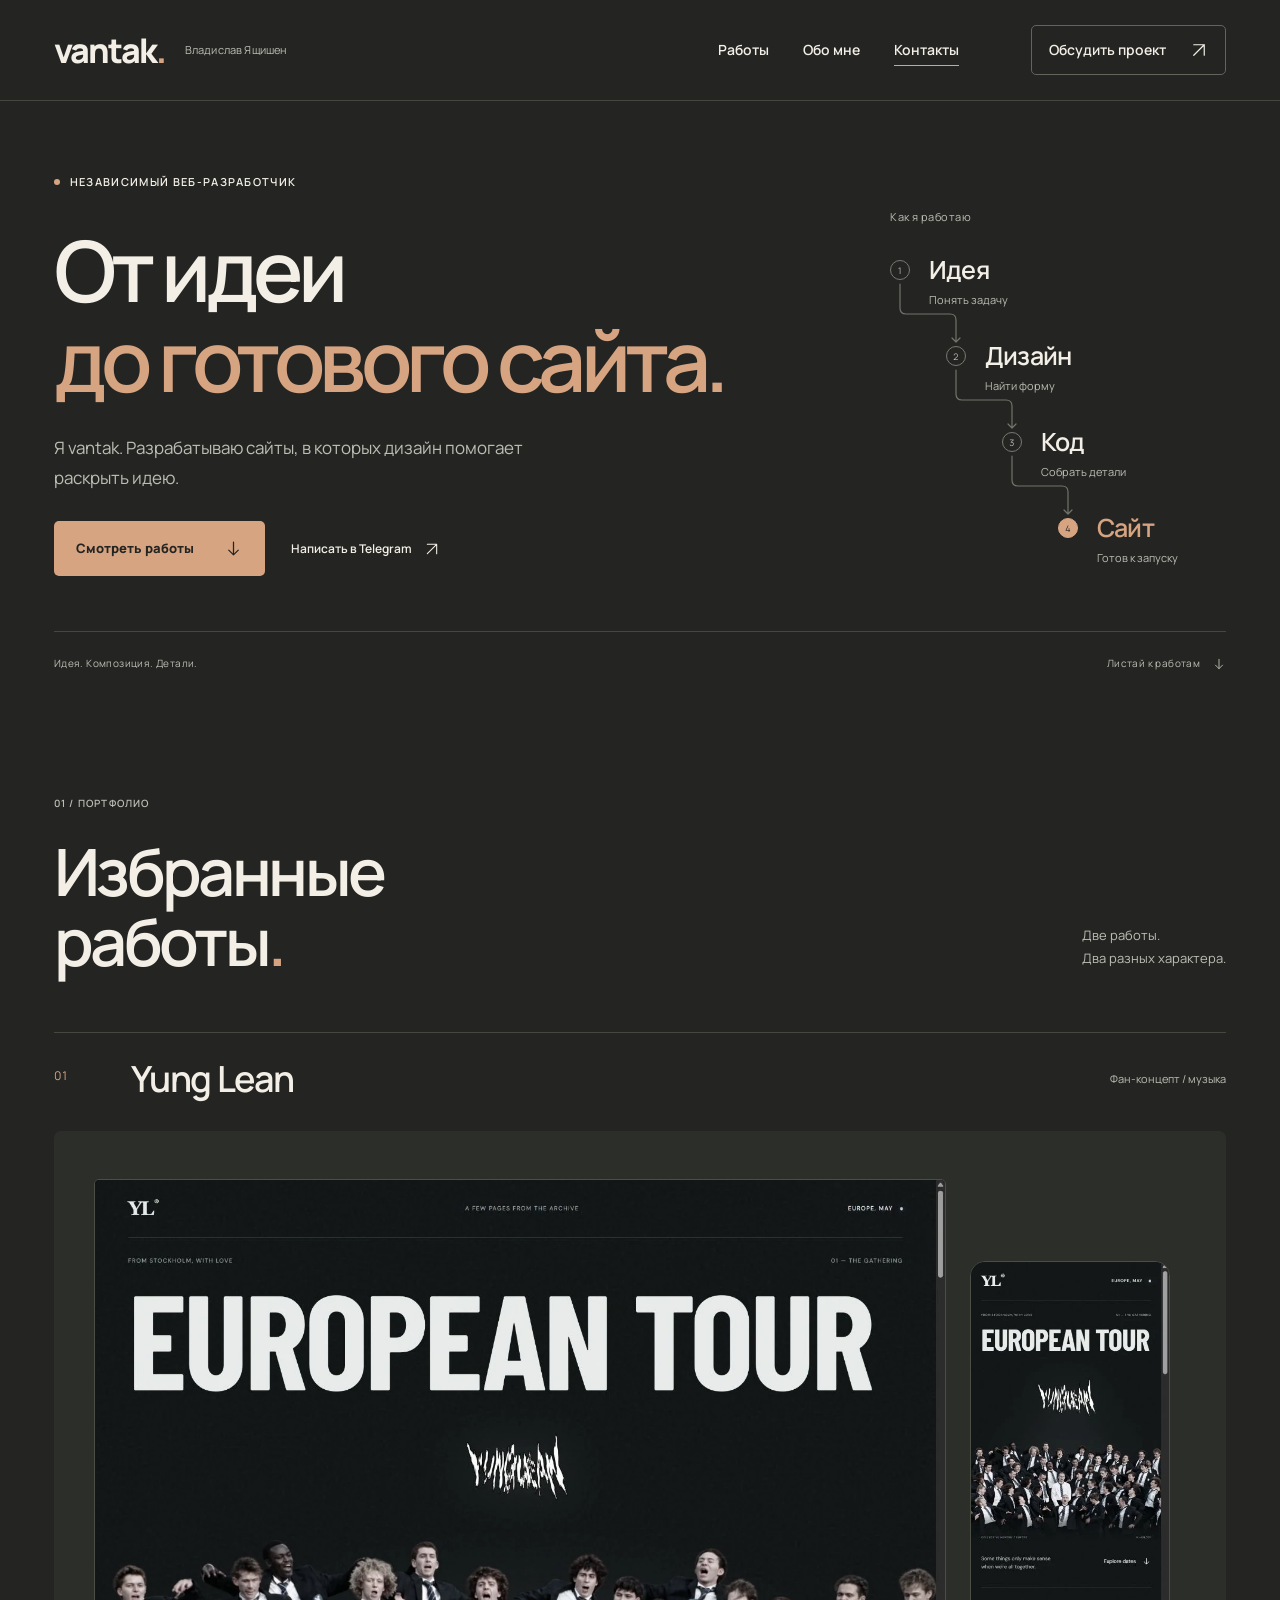
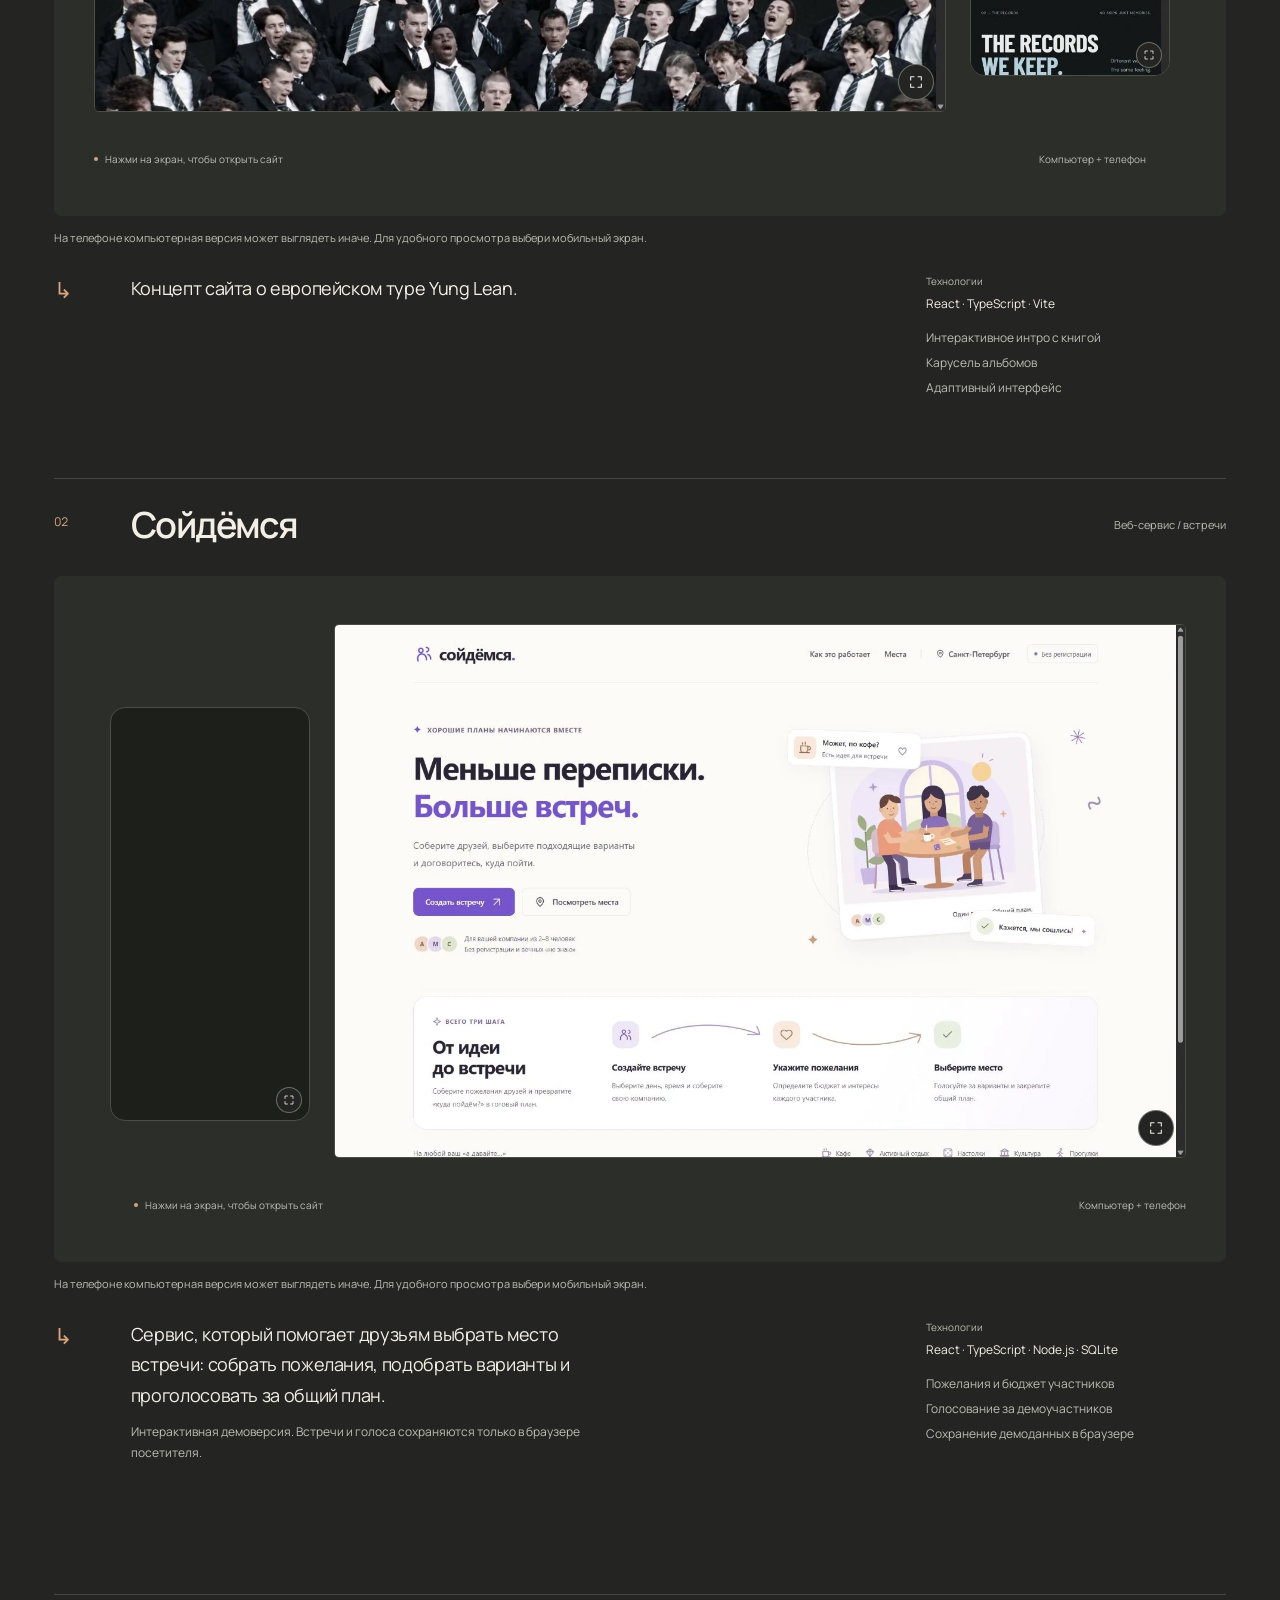
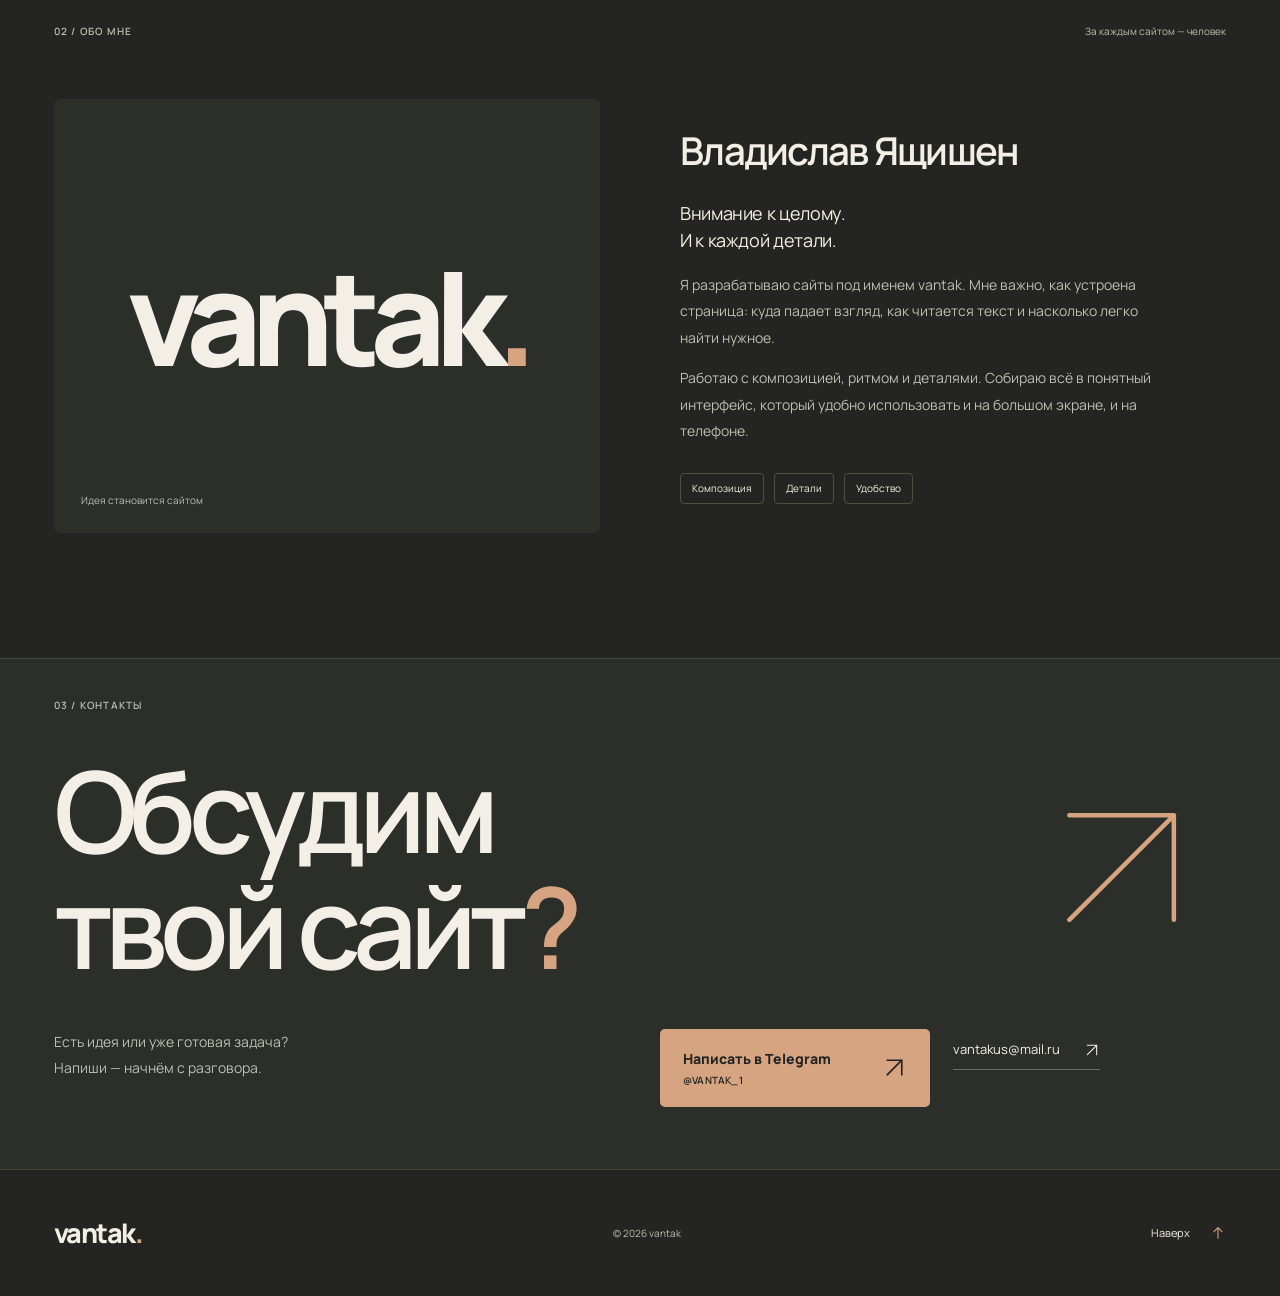
==== commit 7e4a84bd: "Load the latest preview notes and book release" ====
--- a/index.html
+++ b/index.html
@@ -8,9 +8,9 @@
   <title>vantak — разработка сайтов</title>
   <link rel="icon" href="data:image/svg+xml,%3Csvg xmlns='http://www.w3.org/2000/svg' viewBox='0 0 64 64'%3E%3Crect width='64' height='64' rx='14' fill='%23242522'/%3E%3Ctext x='16' y='47' font-family='Arial' font-weight='700' font-size='48' fill='%23D7A482'%3Ev%3C/text%3E%3C/svg%3E">
   <link rel="preload" href="assets/manrope-400.ttf" as="font" type="font/ttf" crossorigin>
-  <link rel="stylesheet" href="styles.css?v=20261104-process">
-  <script src="content.js" defer></script>
-  <script src="app.js" defer></script>
+  <link rel="stylesheet" href="styles.css?v=20261104-book">
+  <script src="content.js?v=20261104-book" defer></script>
+  <script src="app.js?v=20261104-book" defer></script>
 </head>
 <body id="top">
   <a class="skip-link" href="#main">К содержимому</a>
--- a/styles.css
+++ b/styles.css
@@ -243,3 +243,5 @@
 }
 
 
+
+.preview-device-note{margin-top:12px;max-width:650px;color:var(--muted);font-size:11px;line-height:1.75}
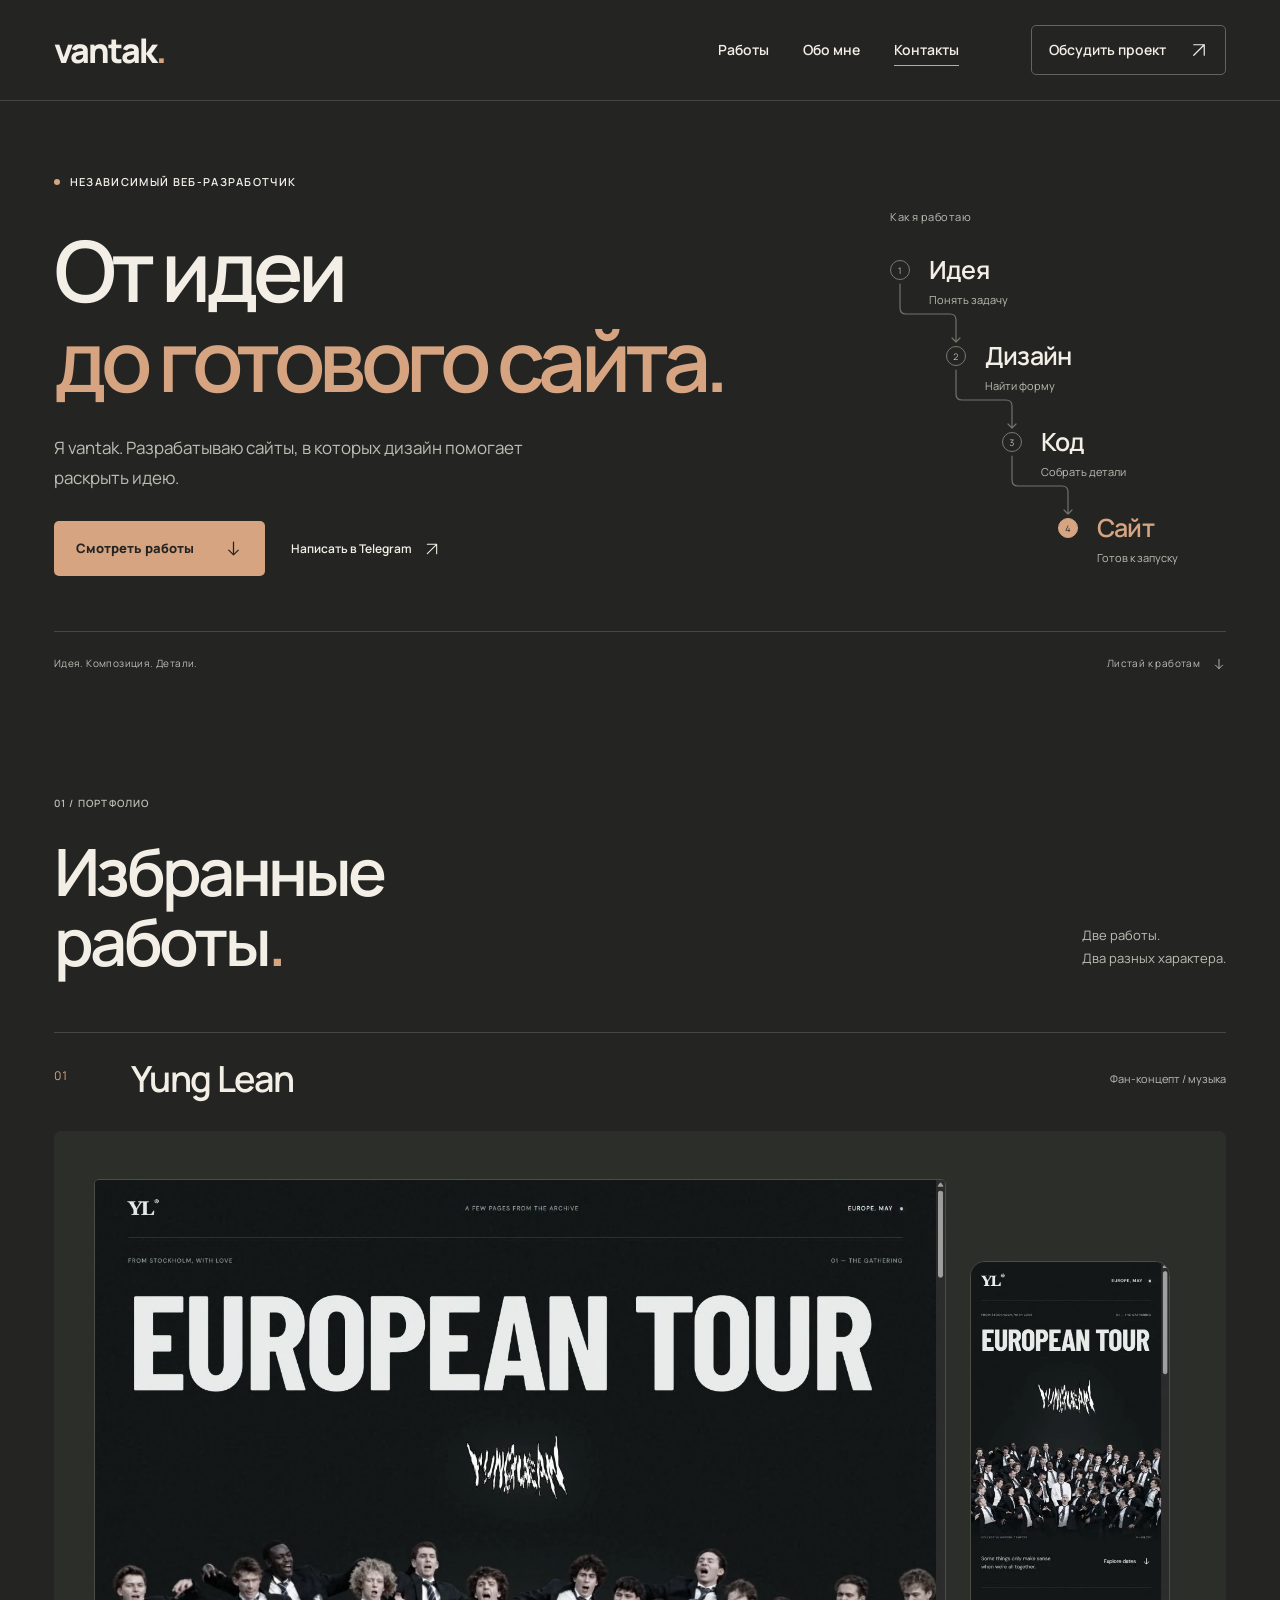
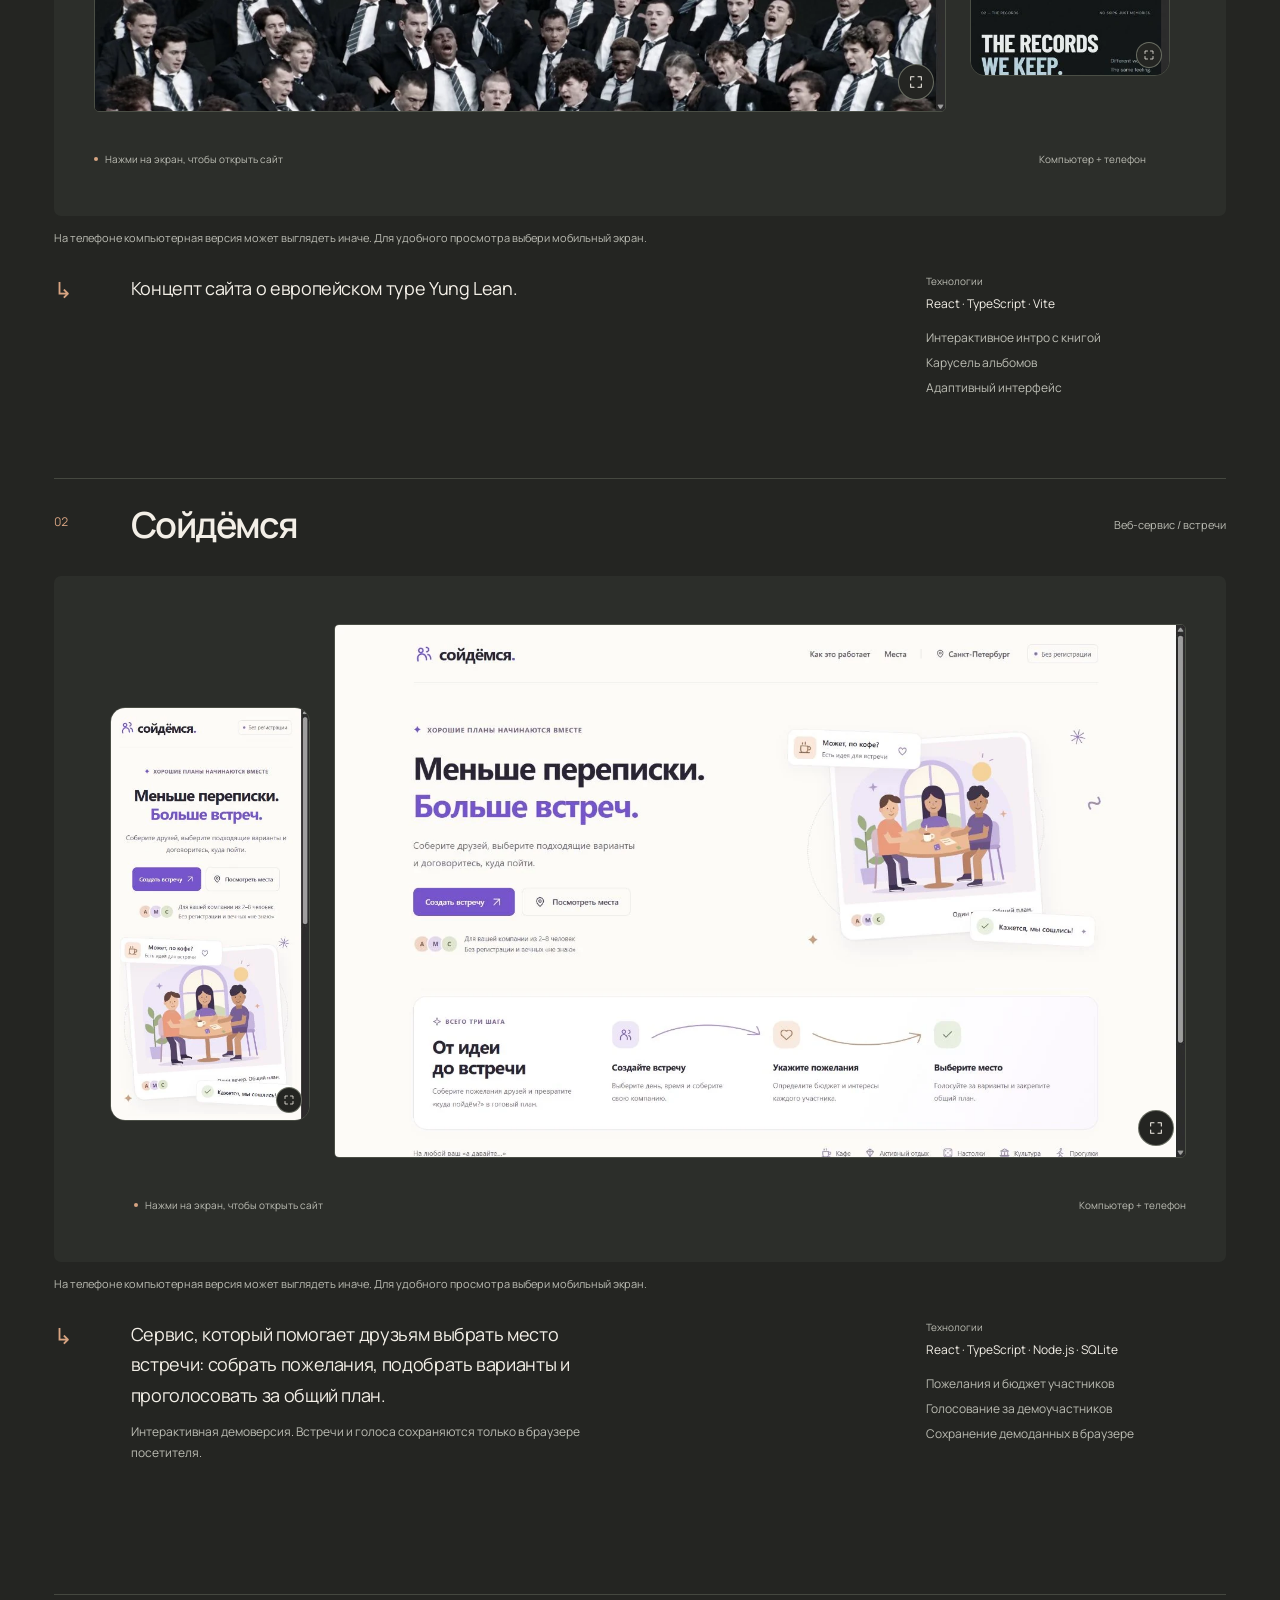
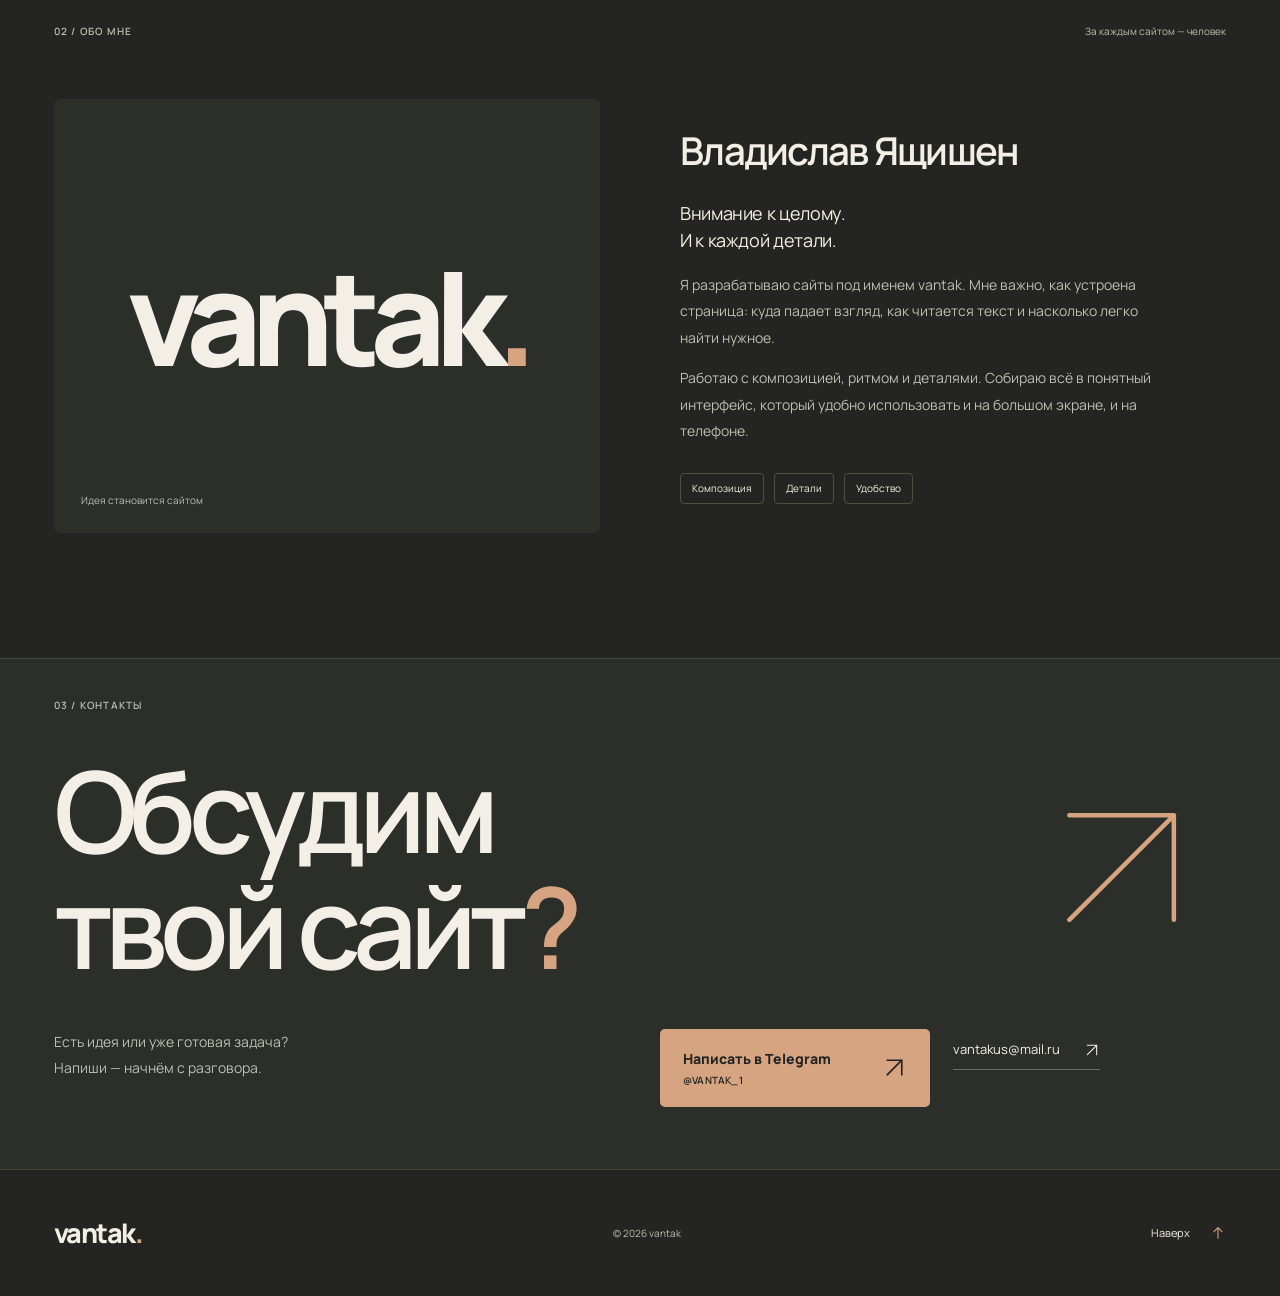
==== commit db9ae715: "Remove personal name from the header" ====
--- a/index.html
+++ b/index.html
@@ -25,7 +25,7 @@
 
   <header class="site-header">
     <div class="container header-inner">
-      <div class="header-identity"><a class="brand" href="#top" aria-label="vantak — наверх" data-brand>vantak<span class="brand-dot" aria-hidden="true">.</span></a><span class="header-name" data-owner-name>Владислав Ящишен</span></div>
+      <div class="header-identity"><a class="brand" href="#top" aria-label="vantak — наверх" data-brand>vantak<span class="brand-dot" aria-hidden="true">.</span></a></div>
       <nav class="desktop-nav" aria-label="Основная навигация">
         <a href="#work">Работы</a><a href="#about">Обо мне</a><a href="#contact">Контакты</a>
       </nav>
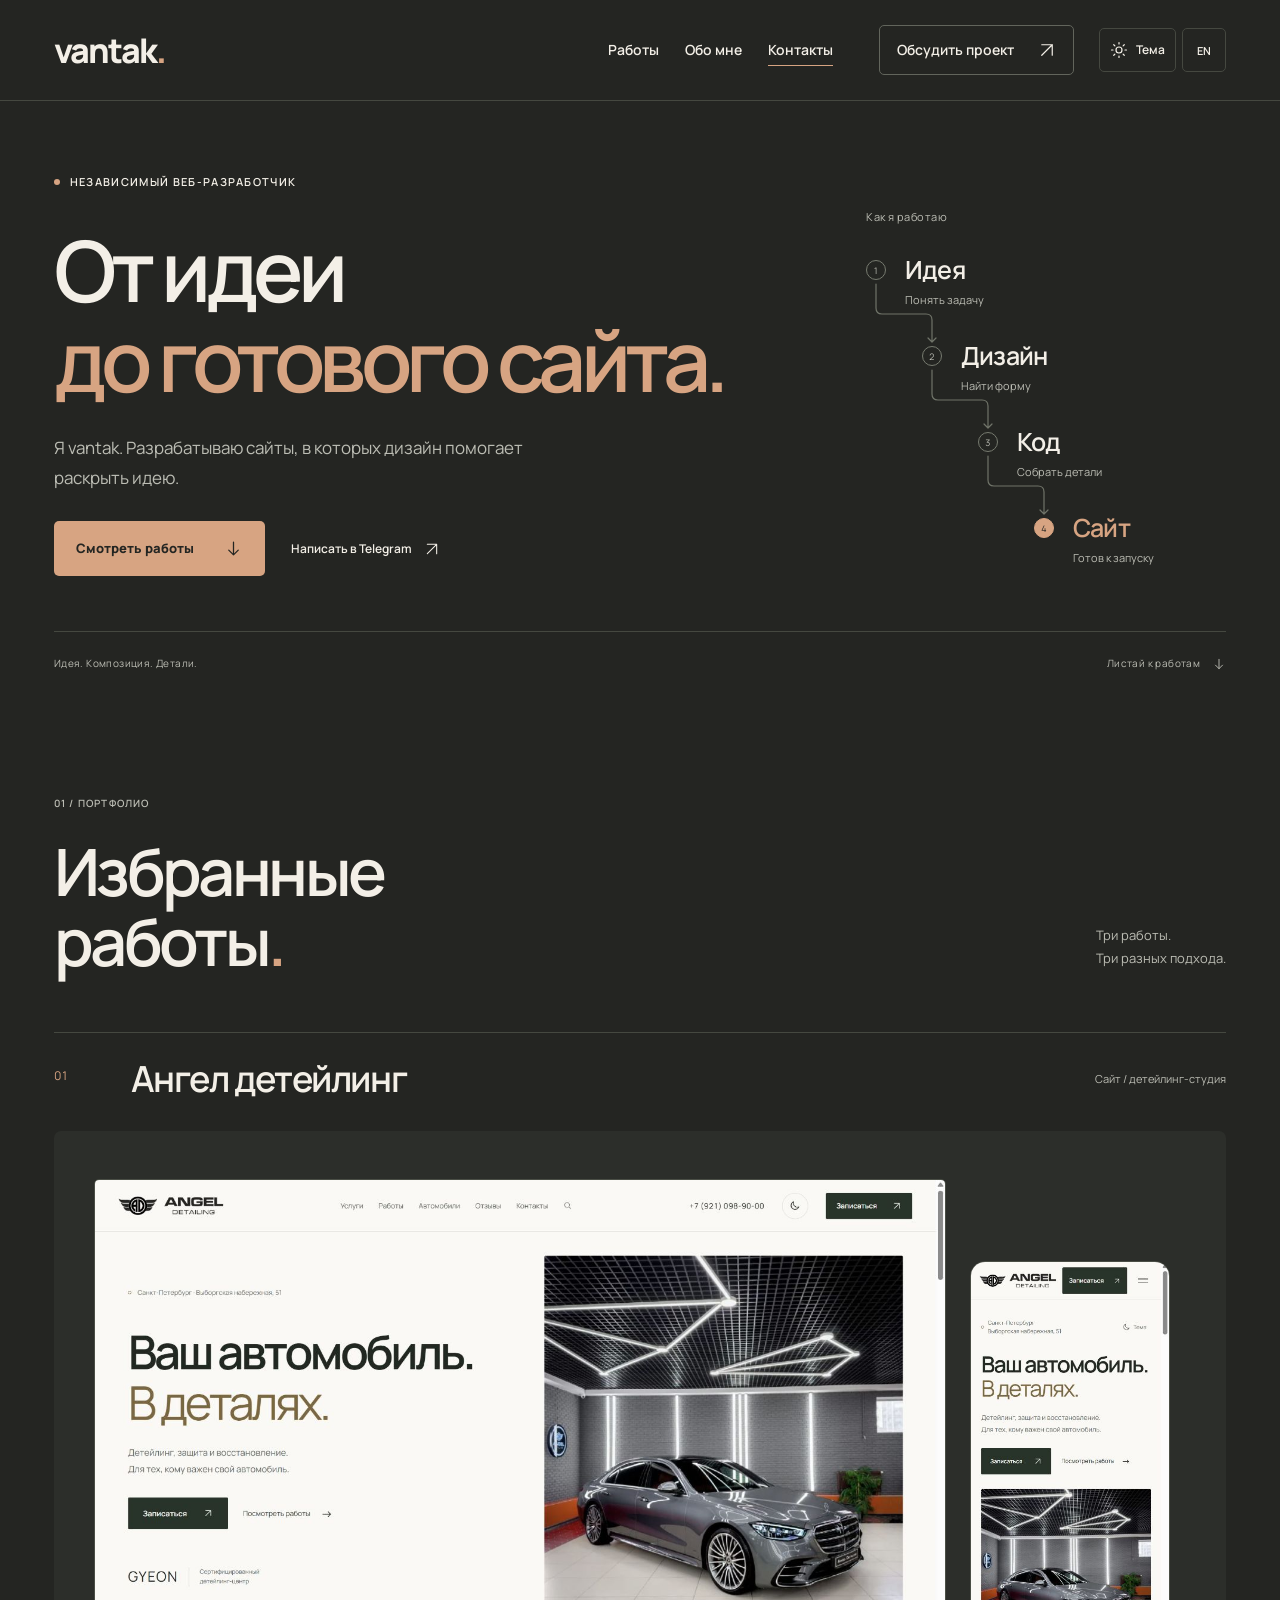
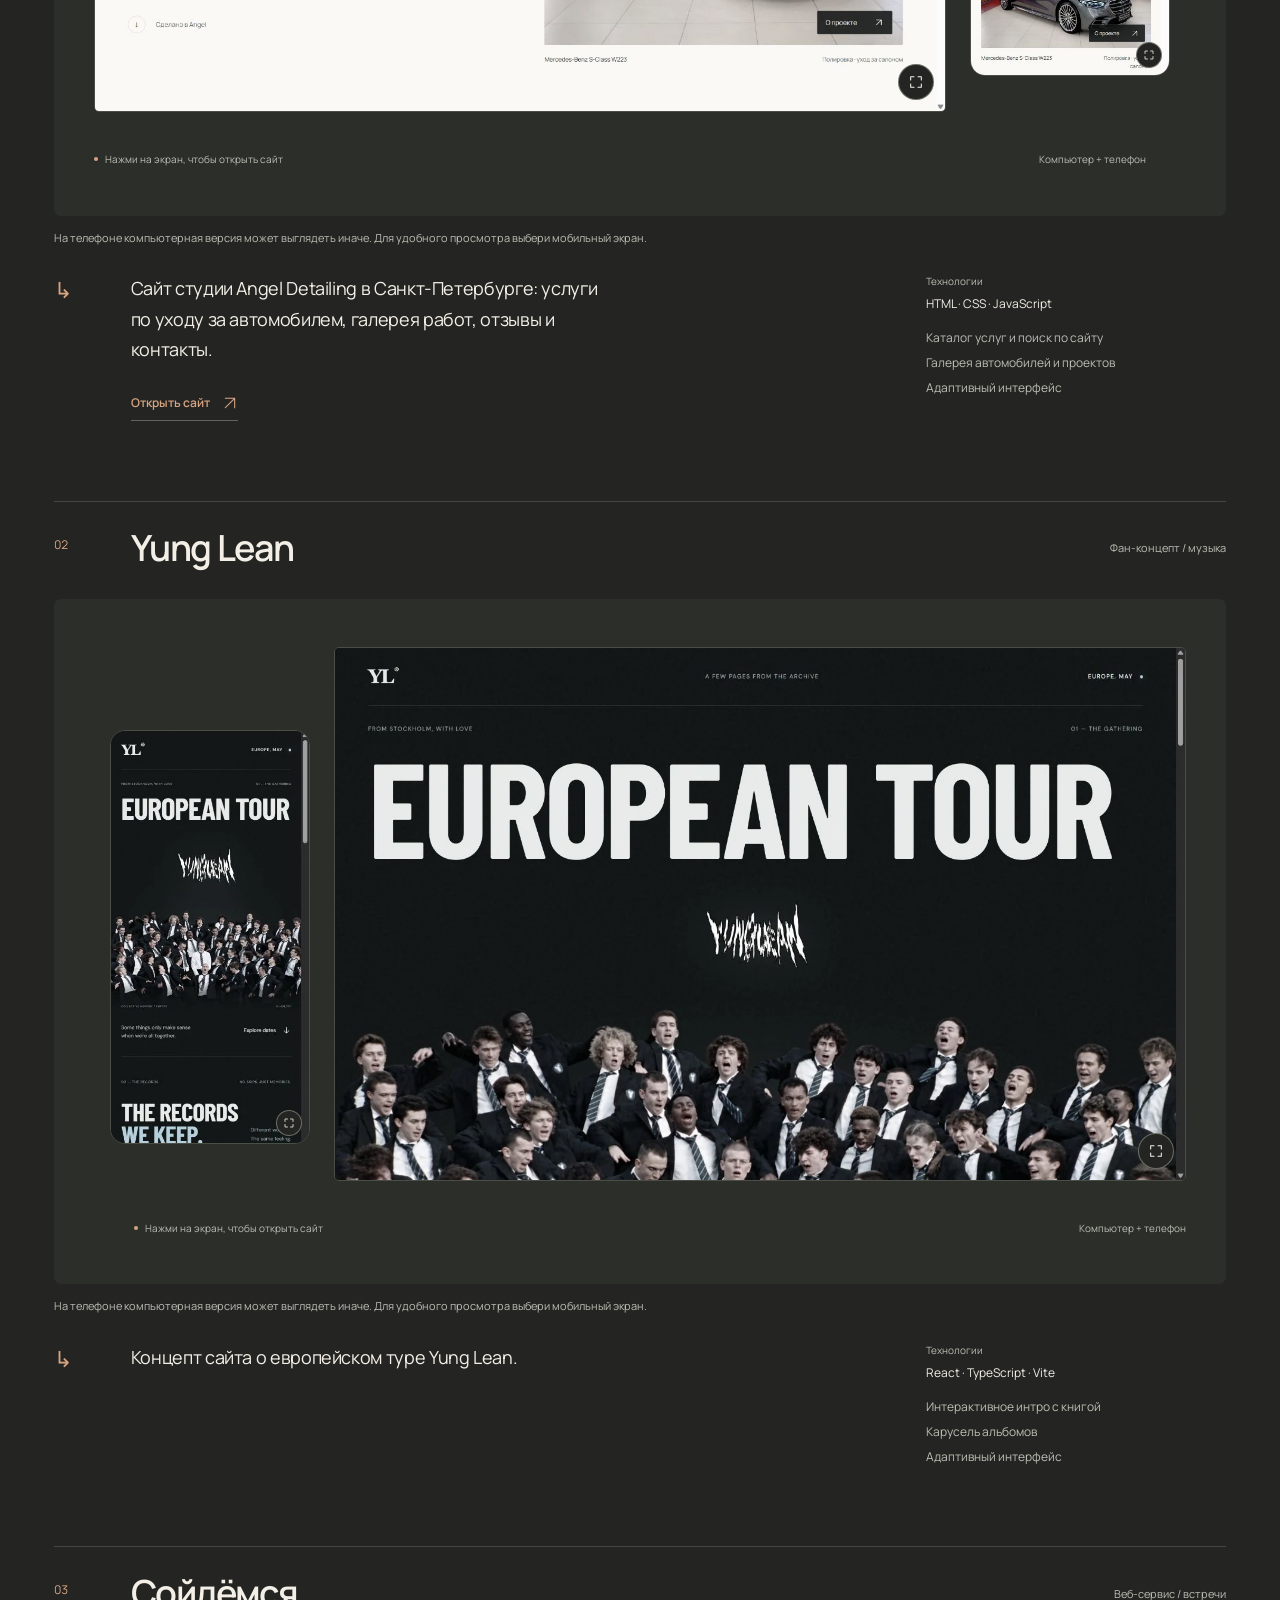
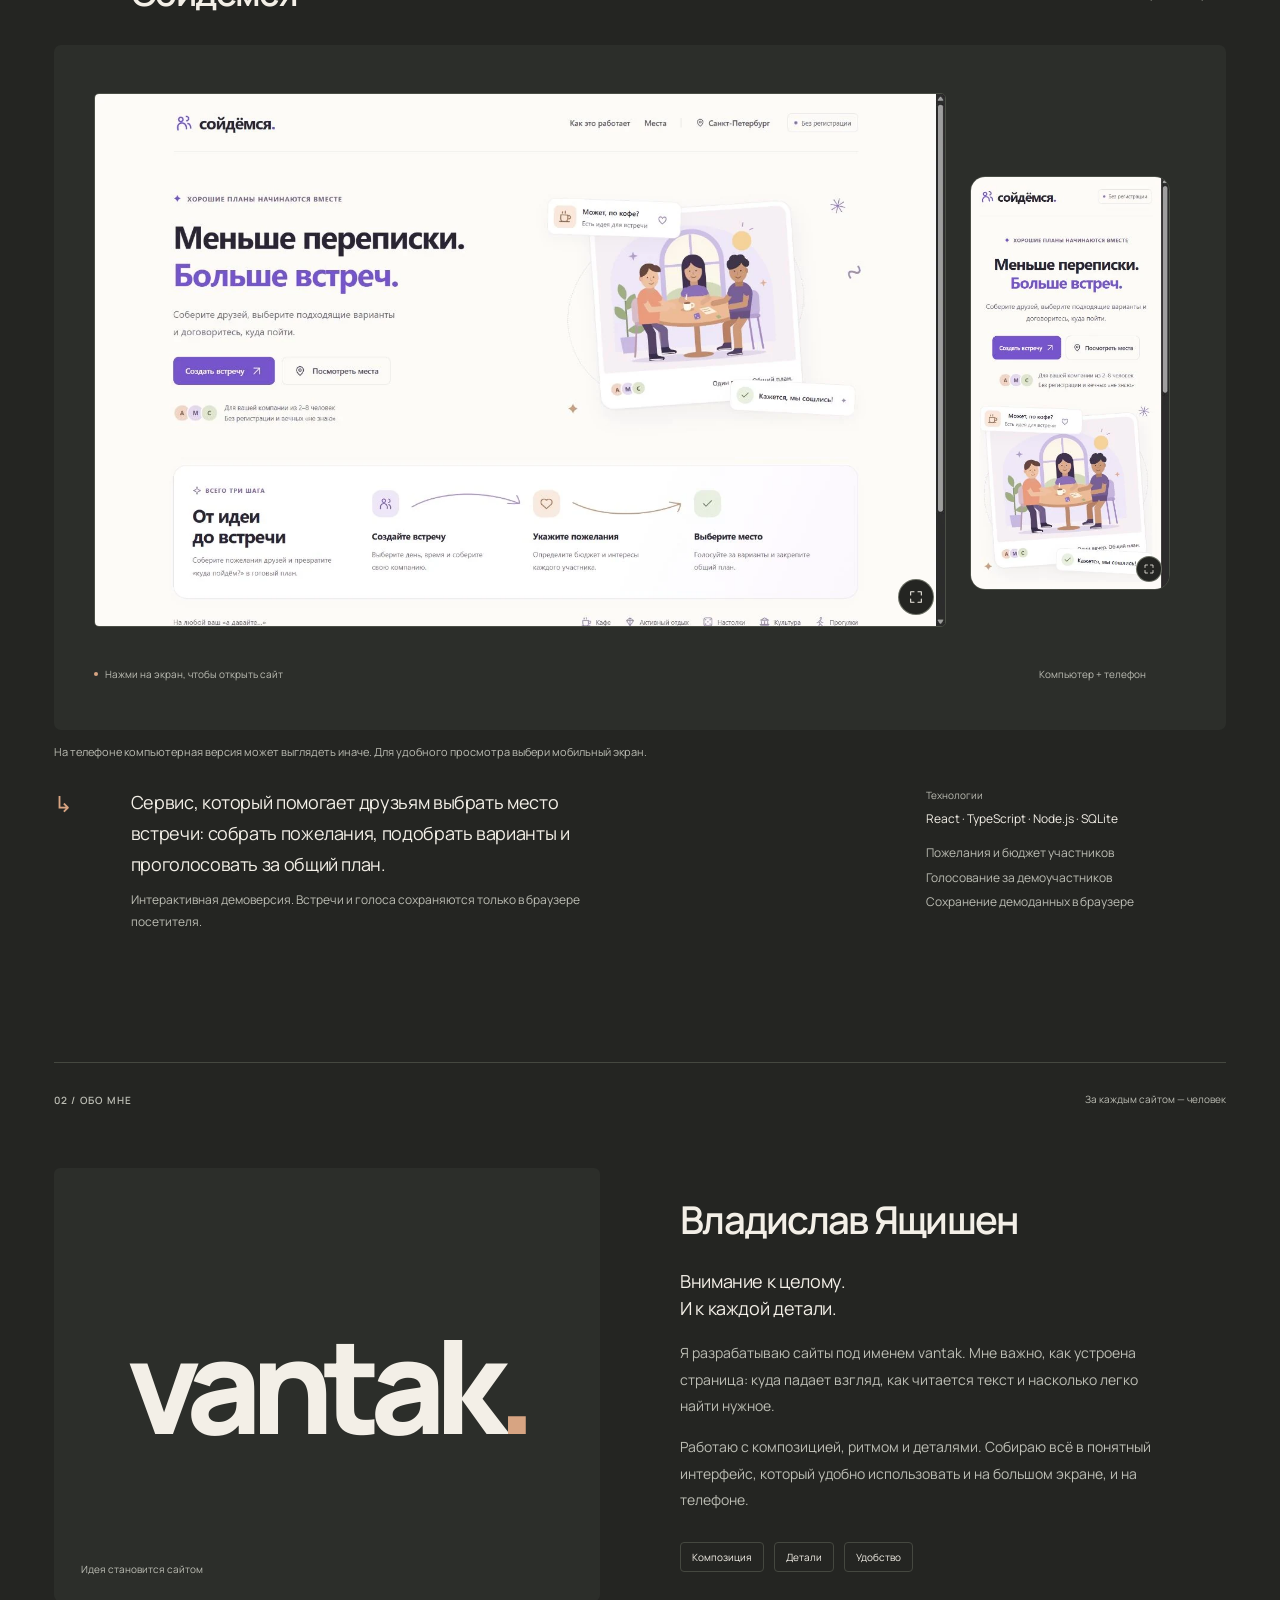
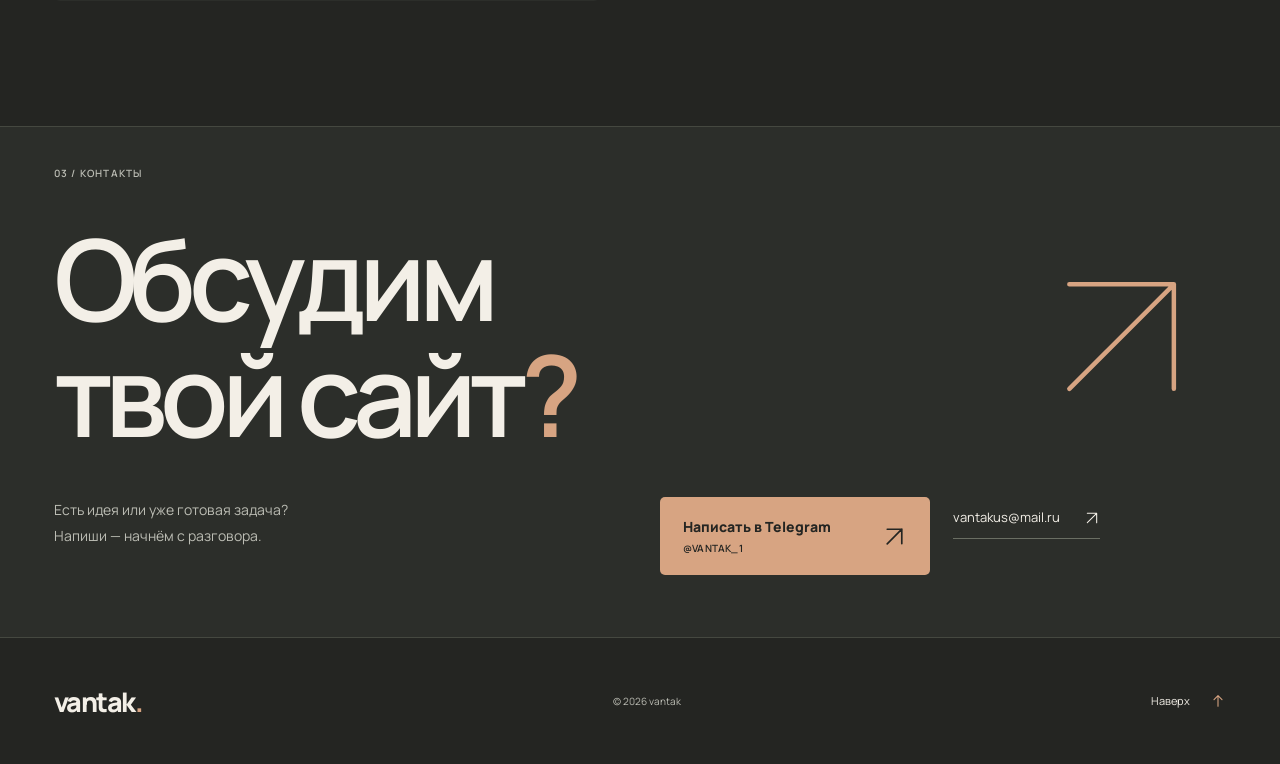
==== commit 5d3c12ca: "Add theme and language controls to the portfolio header" ====
--- a/index.html
+++ b/index.html
@@ -1,5 +1,5 @@
 <!doctype html>
-<html lang="ru">
+<html lang="ru" data-theme="dark">
 <head>
   <meta charset="UTF-8">
   <meta name="viewport" content="width=device-width, initial-scale=1">
@@ -7,50 +7,57 @@
   <meta name="description" content="vantak — разработчик сайтов. Дизайн с вниманием к композиции, деталям и удобству на любом экране. Работы и прямая связь.">
   <title>vantak — разработка сайтов</title>
   <link rel="icon" href="data:image/svg+xml,%3Csvg xmlns='http://www.w3.org/2000/svg' viewBox='0 0 64 64'%3E%3Crect width='64' height='64' rx='14' fill='%23242522'/%3E%3Ctext x='16' y='47' font-family='Arial' font-weight='700' font-size='48' fill='%23D7A482'%3Ev%3C/text%3E%3C/svg%3E">
+  <script>try{document.documentElement.dataset.theme=localStorage.getItem('vantak-theme')==='light'?'light':'dark';document.documentElement.lang=localStorage.getItem('vantak-language')==='en'?'en':'ru'}catch{}</script>
   <link rel="preload" href="assets/manrope-400.ttf" as="font" type="font/ttf" crossorigin>
-  <link rel="stylesheet" href="styles.css?v=20261104-book">
-  <script src="content.js?v=20261104-book" defer></script>
-  <script src="app.js?v=20261104-book" defer></script>
+  <link rel="stylesheet" href="styles.css?v=20261109">
+  <script src="content.js?v=20261109" defer></script>
+  <script src="app.js?v=20261109" defer></script>
 </head>
 <body id="top">
-  <a class="skip-link" href="#main">К содержимому</a>
+  <a class="skip-link" href="#main" data-i18n="skip">К содержимому</a>
   <svg class="icon-library" xmlns="http://www.w3.org/2000/svg" aria-hidden="true">
     <symbol id="arrow-up-right" viewBox="0 0 24 24"><path d="M5 19 19 5M5 5h14v14"/></symbol>
     <symbol id="arrow-right" viewBox="0 0 24 24"><path d="M4 12h16m-6-6 6 6-6 6"/></symbol>
     <symbol id="arrow-down" viewBox="0 0 24 24"><path d="M12 4v16m-6-6 6 6 6-6"/></symbol>
     <symbol id="arrow-up" viewBox="0 0 24 24"><path d="M12 20V4m-6 6 6-6 6 6"/></symbol>
     <symbol id="expand" viewBox="0 0 24 24"><path d="M9 4H4v5m11-5h5v5M4 15v5h5m11-5v5h-5"/></symbol>
+    <symbol id="sun" viewBox="0 0 24 24"><circle cx="12" cy="12" r="4"/><path d="M12 2v2m0 16v2M2 12h2m16 0h2M5 5l1.5 1.5m11 11L19 19M5 19l1.5-1.5m11-11L19 5"/></symbol>
+    <symbol id="moon" viewBox="0 0 24 24"><path d="M20.5 14A8.5 8.5 0 0 1 10 3.5 8.5 8.5 0 1 0 20.5 14Z"/></symbol>
     <symbol id="close" viewBox="0 0 24 24"><path d="m5 5 14 14M5 19 19 5"/></symbol>
   </svg>
 
   <header class="site-header">
     <div class="container header-inner">
-      <div class="header-identity"><a class="brand" href="#top" aria-label="vantak — наверх" data-brand>vantak<span class="brand-dot" aria-hidden="true">.</span></a></div>
-      <nav class="desktop-nav" aria-label="Основная навигация">
-        <a href="#work">Работы</a><a href="#about">Обо мне</a><a href="#contact">Контакты</a>
+      <div class="header-identity"><a class="brand" href="#top" aria-label="vantak — наверх" data-i18n-aria="brandTop" data-brand>vantak<span class="brand-dot" aria-hidden="true">.</span></a></div>
+      <nav class="desktop-nav" aria-label="Основная навигация" data-i18n-aria="mainNav">
+        <a href="#work" data-i18n="work">Работы</a><a href="#about" data-i18n="about">Обо мне</a><a href="#contact" data-i18n="contacts">Контакты</a>
       </nav>
-      <a class="header-contact" href="https://t.me/VANTAK_1" target="_blank" rel="noopener noreferrer" data-telegram>Обсудить проект<svg class="icon"><use href="#arrow-up-right"/></svg></a>
+      <a class="header-contact" href="https://t.me/VANTAK_1" target="_blank" rel="noopener noreferrer" data-telegram><span data-i18n="discuss">Обсудить проект</span><svg class="icon"><use href="#arrow-up-right"/></svg></a>
+      <div class="header-settings" aria-label="Настройки сайта" data-settings>
+        <button class="setting-button theme-toggle" type="button" aria-label="Светлая тема" aria-pressed="false" title="Включить светлую тему"><svg class="icon" aria-hidden="true"><use href="#sun"/></svg><span data-i18n="theme">Тема</span></button>
+        <button class="setting-button language-toggle" type="button" lang="en" aria-label="Switch to English" title="Switch to English">EN</button>
+      </div>
       <button class="menu-toggle" type="button" aria-expanded="false" aria-controls="mobile-nav"><span class="menu-label">Меню</span><span class="menu-lines" aria-hidden="true"><i></i><i></i></span></button>
     </div>
-    <nav class="mobile-nav container" id="mobile-nav" aria-label="Мобильная навигация" hidden>
-      <a href="#work">Работы<span>01</span></a><a href="#about">Обо мне<span>02</span></a><a href="#contact">Контакты<span>03</span></a>
-      <a class="mobile-contact" href="https://t.me/VANTAK_1" target="_blank" rel="noopener noreferrer" data-telegram>Обсудить проект <svg class="icon"><use href="#arrow-up-right"/></svg></a>
+    <nav class="mobile-nav container" id="mobile-nav" aria-label="Мобильная навигация" data-i18n-aria="mobileNav" hidden>
+      <a href="#work" data-i18n="mobileWork">Работы<span>01</span></a><a href="#about" data-i18n="mobileAbout">Обо мне<span>02</span></a><a href="#contact" data-i18n="mobileContacts">Контакты<span>03</span></a>
+      <a class="mobile-contact" href="https://t.me/VANTAK_1" target="_blank" rel="noopener noreferrer" data-telegram><span data-i18n="discuss">Обсудить проект</span> <svg class="icon"><use href="#arrow-up-right"/></svg></a>
     </nav>
   </header>
 
   <main id="main">
     <section class="hero container" aria-labelledby="hero-title">
       <div class="hero-copy">
-        <p class="eyebrow"><span class="accent-dot" aria-hidden="true"></span>Независимый веб-разработчик</p>
-        <h1 id="hero-title">От идеи<br><span>до готового сайта.</span></h1>
-        <p class="hero-description">Я vantak. Разрабатываю сайты, в которых дизайн помогает раскрыть идею.</p>
+        <p class="eyebrow"><span class="accent-dot" aria-hidden="true"></span><span data-i18n="eyebrow">Независимый веб-разработчик</span></p>
+        <h1 id="hero-title" data-i18n="heroTitle">От идеи<br><span>до готового сайта.</span></h1>
+        <p class="hero-description" data-i18n="heroDescription">Я vantak. Разрабатываю сайты, в которых дизайн помогает раскрыть идею.</p>
         <div class="hero-actions">
-          <a class="button button-primary" href="#work">Смотреть работы<svg class="icon"><use href="#arrow-down"/></svg></a>
-          <a class="text-link" href="https://t.me/VANTAK_1" target="_blank" rel="noopener noreferrer" data-telegram>Написать в Telegram<svg class="icon"><use href="#arrow-up-right"/></svg></a>
+          <a class="button button-primary" href="#work"><span data-i18n="viewWork">Смотреть работы</span><svg class="icon"><use href="#arrow-down"/></svg></a>
+          <a class="text-link" href="https://t.me/VANTAK_1" target="_blank" rel="noopener noreferrer" data-telegram><span data-i18n="telegram">Написать в Telegram</span><svg class="icon"><use href="#arrow-up-right"/></svg></a>
         </div>
       </div>
       <figure class="hero-process" aria-labelledby="process-title">
-        <figcaption id="process-title">Как я работаю</figcaption>
+        <figcaption id="process-title" data-i18n="process">Как я работаю</figcaption>
         <div class="process-track">
           <svg class="process-links" width="210" height="322" viewBox="0 0 210 322" fill="none" aria-hidden="true" focusable="false">
             <path class="process-link" style="--step:0" pathLength="1" d="M10 30V54Q10 60 16 60H60Q66 60 66 66V88m-4-4 4 4 4-4"/>
@@ -58,57 +65,58 @@
             <path class="process-link" style="--step:2" pathLength="1" d="M122 202V226Q122 232 128 232H172Q178 232 178 238V260m-4-4 4 4 4-4"/>
           </svg>
           <ol class="process-steps">
-            <li class="process-step" style="--step:0"><span class="process-marker" aria-hidden="true">1</span><span class="process-title">Идея</span><span class="process-note">Понять задачу</span></li>
-            <li class="process-step" style="--step:1"><span class="process-marker" aria-hidden="true">2</span><span class="process-title">Дизайн</span><span class="process-note">Найти форму</span></li>
-            <li class="process-step" style="--step:2"><span class="process-marker" aria-hidden="true">3</span><span class="process-title">Код</span><span class="process-note">Собрать детали</span></li>
-            <li class="process-step" style="--step:3"><span class="process-marker" aria-hidden="true">4</span><span class="process-title">Сайт</span><span class="process-note">Готов к запуску</span></li>
+            <li class="process-step" style="--step:0"><span class="process-marker" aria-hidden="true">1</span><span class="process-title" data-i18n="idea">Идея</span><span class="process-note" data-i18n="ideaNote">Понять задачу</span></li>
+            <li class="process-step" style="--step:1"><span class="process-marker" aria-hidden="true">2</span><span class="process-title" data-i18n="design">Дизайн</span><span class="process-note" data-i18n="designNote">Найти форму</span></li>
+            <li class="process-step" style="--step:2"><span class="process-marker" aria-hidden="true">3</span><span class="process-title" data-i18n="code">Код</span><span class="process-note" data-i18n="codeNote">Собрать детали</span></li>
+            <li class="process-step" style="--step:3"><span class="process-marker" aria-hidden="true">4</span><span class="process-title" data-i18n="website">Сайт</span><span class="process-note" data-i18n="websiteNote">Готов к запуску</span></li>
           </ol>
         </div>
       </figure>
-      <div class="hero-footnote"><span>Идея. Композиция. Детали.</span><a href="#work">Листай к работам <svg class="icon"><use href="#arrow-down"/></svg></a></div>
+      <div class="hero-footnote"><span data-i18n="footnote">Идея. Композиция. Детали.</span><a href="#work"><span data-i18n="scrollWork">Листай к работам</span> <svg class="icon"><use href="#arrow-down"/></svg></a></div>
     </section>
 
     <section class="work-section container" id="work" aria-labelledby="work-title">
       <div class="section-heading reveal">
-        <div><p class="eyebrow section-index">01 / Портфолио</p><h2 id="work-title">Избранные<br>работы<span class="accent">.</span></h2></div>
-        <p class="section-note">Две работы.<br> Два разных характера.</p>
+        <div><p class="eyebrow section-index" data-i18n="workIndex">01 / Портфолио</p><h2 id="work-title" data-i18n="workTitle">Избранные<br>работы<span class="accent">.</span></h2></div>
+        <p class="section-note" data-i18n="workNote">Три работы.<br>Три разных подхода.</p>
       </div>
       <div id="projects">
-        <article class="project" id="project-yung-lean"><div class="project-head"><span class="project-number">01</span><h3>Yung Lean</h3><span class="project-kind">Сайт о Yung Lean</span></div><div class="no-script-preview"><span>Yung Lean</span><p>Скриншоты проекта готовятся к добавлению.</p></div></article>
-        <article class="project" id="project-soydemsya"><div class="project-head"><span class="project-number">02</span><h3>Сойдёмся</h3><span class="project-kind">Веб-проект</span></div><div class="no-script-preview"><span>Сойдёмся</span><p>Скриншоты проекта готовятся к добавлению.</p></div></article>
+        <article class="project" id="project-angel-detailing"><div class="project-head"><span class="project-number">01</span><h3>Ангел детейлинг</h3></div><p>Сайт студии Angel Detailing в Санкт-Петербурге: услуги по уходу за автомобилем, галерея работ, отзывы и контакты.</p></article>
+        <article class="project" id="project-yung-lean"><div class="project-head"><span class="project-number">02</span><h3>Yung Lean</h3></div><p>Концепт сайта о европейском туре Yung Lean.</p></article>
+        <article class="project" id="project-soydemsya"><div class="project-head"><span class="project-number">03</span><h3>Сойдёмся</h3></div><p>Сервис, который помогает друзьям выбрать место встречи: собрать пожелания, подобрать варианты и проголосовать за общий план.</p></article>
       </div>
     </section>
 
     <section class="about-section container" id="about" aria-labelledby="about-title">
-      <div class="section-heading reveal"><p class="eyebrow section-index">02 / Обо мне</p><p class="small-label">За каждым сайтом — человек</p></div>
+      <div class="section-heading reveal"><p class="eyebrow section-index" data-i18n="aboutIndex">02 / Обо мне</p><p class="small-label" data-i18n="aboutCaption">За каждым сайтом — человек</p></div>
       <div class="about-layout reveal">
-        <div class="about-sign"><span class="about-wordmark" data-brand>vantak<span class="brand-dot" aria-hidden="true">.</span></span><span class="about-sign-caption">Идея становится сайтом</span></div>
-        <div class="about-copy"><h2 id="about-title" data-owner-name>Владислав Ящишен</h2><p class="about-lead">Внимание к целому.<br>И к каждой детали.</p><p>Я разрабатываю сайты под именем vantak. Мне важно, как устроена страница: куда падает взгляд, как читается текст и насколько легко найти нужное.</p><p>Работаю с композицией, ритмом и деталями. Собираю всё в понятный интерфейс, который удобно использовать и на большом экране, и на телефоне.</p><div class="about-principles"><span>Композиция</span><span>Детали</span><span>Удобство</span></div></div>
+        <div class="about-sign"><span class="about-wordmark" data-brand>vantak<span class="brand-dot" aria-hidden="true">.</span></span><span class="about-sign-caption" data-i18n="signCaption">Идея становится сайтом</span></div>
+        <div class="about-copy"><h2 id="about-title" data-owner-name>Владислав Ящишен</h2><p class="about-lead" data-i18n="aboutLead">Внимание к целому.<br>И к каждой детали.</p><p data-i18n="aboutText">Я разрабатываю сайты под именем vantak. Мне важно, как устроена страница: куда падает взгляд, как читается текст и насколько легко найти нужное.</p><p data-i18n="aboutMore">Работаю с композицией, ритмом и деталями. Собираю всё в понятный интерфейс, который удобно использовать и на большом экране, и на телефоне.</p><div class="about-principles"><span data-i18n="composition">Композиция</span><span data-i18n="details">Детали</span><span data-i18n="usability">Удобство</span></div></div>
       </div>
     </section>
 
     <section class="contact-section" id="contact" aria-labelledby="contact-title">
       <div class="container contact-inner reveal">
-        <p class="eyebrow section-index">03 / Контакты</p>
-        <div class="contact-heading"><h2 id="contact-title">Обсудим<br>твой сайт<span class="accent">?</span></h2><svg class="contact-arrow icon" aria-hidden="true"><use href="#arrow-up-right"/></svg></div>
-        <div class="contact-bottom"><p>Есть идея или уже готовая задача?<br>Напиши — начнём с разговора.</p><div class="contact-links"><a class="button button-primary contact-button" href="https://t.me/VANTAK_1" target="_blank" rel="noopener noreferrer" data-telegram><span>Написать в Telegram<small data-telegram-handle>@VANTAK_1</small></span><svg class="icon"><use href="#arrow-up-right"/></svg></a><a class="email-link" href="mailto:vantakus@mail.ru" data-email>vantakus@mail.ru<svg class="icon"><use href="#arrow-up-right"/></svg></a></div></div>
+        <p class="eyebrow section-index" data-i18n="contactIndex">03 / Контакты</p>
+        <div class="contact-heading"><h2 id="contact-title" data-i18n="contactTitle">Обсудим<br>твой сайт<span class="accent">?</span></h2><svg class="contact-arrow icon" aria-hidden="true"><use href="#arrow-up-right"/></svg></div>
+        <div class="contact-bottom"><p data-i18n="contactText">Есть идея или уже готовая задача?<br>Напиши — начнём с разговора.</p><div class="contact-links"><a class="button button-primary contact-button" href="https://t.me/VANTAK_1" target="_blank" rel="noopener noreferrer" data-telegram><span data-i18n="contactTelegram">Написать в Telegram<small data-telegram-handle>@VANTAK_1</small></span><svg class="icon"><use href="#arrow-up-right"/></svg></a><a class="email-link" href="mailto:vantakus@mail.ru" data-email>vantakus@mail.ru<svg class="icon"><use href="#arrow-up-right"/></svg></a></div></div>
       </div>
     </section>
   </main>
 
-  <footer class="site-footer container"><a class="brand" href="#top" aria-label="vantak — наверх" data-brand>vantak<span class="brand-dot" aria-hidden="true">.</span></a><p>© <span id="year">2026</span> vantak</p><a class="back-top" href="#top">Наверх<svg class="icon"><use href="#arrow-up"/></svg></a></footer>
+  <footer class="site-footer container"><a class="brand" href="#top" aria-label="vantak — наверх" data-i18n-aria="brandTop" data-brand>vantak<span class="brand-dot" aria-hidden="true">.</span></a><p>© <span id="year">2026</span> vantak</p><a class="back-top" href="#top"><span data-i18n="top">Наверх</span><svg class="icon"><use href="#arrow-up"/></svg></a></footer>
 
   <dialog class="lightbox" id="lightbox" aria-labelledby="lightbox-title">
-    <div class="lightbox-toolbar"><p id="lightbox-title">Просмотр проекта</p><button class="lightbox-close" type="button" aria-label="Закрыть изображение"><svg class="icon"><use href="#close"/></svg></button></div>
+    <div class="lightbox-toolbar"><p id="lightbox-title" data-i18n="imageTitle">Просмотр проекта</p><button class="lightbox-close" type="button" aria-label="Закрыть изображение" data-i18n-aria="closeImage"><svg class="icon"><use href="#close"/></svg></button></div>
     <div class="lightbox-content"><img id="lightbox-image" alt=""></div>
-    <p class="lightbox-hint">Закрыть — Esc или клик вне изображения</p>
+    <p class="lightbox-hint" data-i18n="lightboxHint">Закрыть — Esc или клик вне изображения</p>
   </dialog>
   <dialog class="project-viewer" id="project-viewer" aria-labelledby="project-viewer-title" aria-describedby="project-viewer-device">
     <div class="project-viewer-toolbar">
-      <div><p id="project-viewer-title">Проект</p><span id="project-viewer-device">Компьютерная версия</span></div>
-      <button class="project-viewer-close" type="button" aria-label="Закрыть проект">Закрыть<svg class="icon" aria-hidden="true"><use href="#close"/></svg></button>
+      <div><p id="project-viewer-title" data-i18n="project">Проект</p><span id="project-viewer-device" data-i18n="desktop">Компьютерная версия</span></div>
+      <button class="project-viewer-close" type="button" aria-label="Закрыть проект" data-i18n-aria="closeProject"><span data-i18n="close">Закрыть</span><svg class="icon" aria-hidden="true"><use href="#close"/></svg></button>
     </div>
-    <div class="project-viewer-body"><div class="project-live-screen"></div><p class="project-viewer-status" role="status">Загружаю проект…</p></div>
+    <div class="project-viewer-body"><div class="project-live-screen"></div><p class="project-viewer-status" role="status" data-i18n="loading">Загружаю проект…</p></div>
   </dialog>
 </body>
 </html>
--- a/styles.css
+++ b/styles.css
@@ -6,7 +6,7 @@
 html{scroll-behavior:smooth;scroll-padding-top:104px}
 body{margin:0;background:var(--bg);color:var(--text);font-family:var(--font);font-size:16px;line-height:1.65;-webkit-font-smoothing:antialiased}
 body.modal-open{overflow:hidden}
-::selection{background:var(--accent);color:var(--bg)}
+::selection{background:var(--accent);color:var(--on-accent)}
 button,a{-webkit-tap-highlight-color:transparent}
 a{color:inherit;text-decoration:none}
 button{font:inherit;color:inherit;cursor:pointer}
@@ -33,7 +33,7 @@
 .desktop-nav a{position:relative;padding-block:10px}
 .desktop-nav a::after{content:'';position:absolute;height:1px;bottom:6px;left:0;right:0;background:var(--accent);transform:scaleX(0);transform-origin:left;transition:transform .2s}
 .desktop-nav a:hover::after,.desktop-nav a[aria-current]::after{transform:scaleX(1)}
-.header-contact{display:inline-flex;align-items:center;gap:24px;padding:12px 17px;border:1px solid #62655C;border-radius:5px;font-size:14px;font-weight:600;transition:border-color .2s,color .2s}
+.header-contact{display:inline-flex;align-items:center;gap:24px;padding:12px 17px;border:1px solid var(--border-strong);border-radius:5px;font-size:14px;font-weight:600;transition:border-color .2s,color .2s}
 .header-contact:hover{border-color:var(--accent);color:var(--accent)}
 .header-contact .icon{width:18px;height:18px}
 .menu-toggle{display:none;border:1px solid var(--line);background:transparent;align-items:center;gap:14px;padding:10px 13px;border-radius:5px;font-size:13px}
@@ -52,16 +52,16 @@
 .hero-process figcaption{font-size:11px;letter-spacing:.04em;color:var(--muted);margin-bottom:28px}
 .process-track{position:relative}
 .process-links{position:absolute;left:0;top:0;pointer-events:none;overflow:visible}
-.process-link{stroke:#707469;stroke-width:1.2;stroke-linecap:round;stroke-linejoin:round}
+.process-link{stroke:var(--process-line);stroke-width:1.2;stroke-linecap:round;stroke-linejoin:round}
 .process-steps{list-style:none;margin:0;padding:0;display:grid;gap:22px}
 .process-step{position:relative;min-height:64px;margin-left:calc(var(--step)*56px);padding-left:39px}
-.process-marker{position:absolute;left:0;top:6px;width:20px;height:20px;display:grid;place-items:center;border:1px solid #777B70;border-radius:50%;font-size:9px;line-height:1;color:var(--muted);background:var(--bg);font-variant-numeric:tabular-nums}
+.process-marker{position:absolute;left:0;top:6px;width:20px;height:20px;display:grid;place-items:center;border:1px solid var(--marker-border);border-radius:50%;font-size:9px;line-height:1;color:var(--muted);background:var(--bg);font-variant-numeric:tabular-nums}
 .process-title{display:block;font-size:25px;line-height:1.3;font-weight:500;letter-spacing:-.035em}
 .process-note{display:block;font-size:11px;line-height:1.7;margin-top:4px;color:var(--muted)}
-.process-step:last-child .process-marker{border-color:var(--accent);background:var(--accent);color:var(--bg)}
+.process-step:last-child .process-marker{border-color:var(--accent);background:var(--accent);color:var(--on-accent)}
 .process-step:last-child .process-title{color:var(--accent)}
 @media(min-width:1000px){.hero{display:grid;grid-template-columns:minmax(0,1.75fr) minmax(300px,.95fr);column-gap:clamp(40px,5vw,88px);align-items:center}.hero-copy{min-width:0;max-width:none}.hero h1{font-size:clamp(64px,6.6vw,104px)}.hero-process{margin-top:35px}.hero-footnote{grid-column:1/-1;width:100%}}
-@media(max-width:999px){.hero-process{max-width:none;margin-top:44px}.process-links{display:none}.process-steps{grid-template-columns:repeat(4,minmax(0,1fr));gap:18px}.process-step{margin-left:0;padding:34px 0 0;min-height:0}.process-step:not(:last-child)::after{content:'';position:absolute;left:27px;right:-11px;top:15px;height:1px;background:#707469;transform-origin:left}.process-marker{top:6px}.process-title{font-size:22px}.process-note{max-width:140px}.hero-process figcaption{margin-bottom:22px}}
+@media(max-width:999px){.hero-process{max-width:none;margin-top:44px}.process-links{display:none}.process-steps{grid-template-columns:repeat(4,minmax(0,1fr));gap:18px}.process-step{margin-left:0;padding:34px 0 0;min-height:0}.process-step:not(:last-child)::after{content:'';position:absolute;left:27px;right:-11px;top:15px;height:1px;background:var(--process-line);transform-origin:left}.process-marker{top:6px}.process-title{font-size:22px}.process-note{max-width:140px}.hero-process figcaption{margin-bottom:22px}}
 @media(max-width:680px){.hero-process{margin-top:38px}.process-steps{gap:12px}.process-title{font-size:18px}.process-note{font-size:11px;line-height:1.6}.hero-process figcaption{font-size:10px}.process-step:not(:last-child)::after{right:-5px}}
 @media(max-width:359px){.process-steps{gap:10px}.process-title{font-size:16px}.process-note{font-size:10px}}
 @keyframes process-arrive{from{opacity:.35;transform:translateY(6px)}to{opacity:1;transform:none}}
@@ -77,8 +77,8 @@
 .hero-description{font-size:17px;max-width:480px;line-height:1.75;margin-top:28px;color:var(--muted)}
 .hero-actions{display:flex;align-items:center;gap:26px;margin-top:28px;flex-wrap:wrap}
 .button{display:inline-flex;align-items:center;justify-content:space-between;gap:30px;padding:17px 21px;border:1px solid transparent;border-radius:5px;font-size:13px;font-weight:700;line-height:1.5;transition:background .2s,transform .2s}
-.button-primary{background:var(--accent);color:var(--bg)}
-.button-primary:hover{background:#E4BA9A;transform:translateY(-2px)}
+.button-primary{background:var(--accent);color:var(--on-accent)}
+.button-primary:hover{background:var(--accent-hover);transform:translateY(-2px)}
 .button .icon{width:19px;height:19px}
 .text-link{display:inline-flex;align-items:center;gap:12px;font-size:12px;font-weight:600;padding-block:12px}
 .text-link .icon{width:16px;height:16px;transition:transform .2s}
@@ -100,13 +100,13 @@
 .project h3{font-size:36px;font-weight:500;line-height:1.3;letter-spacing:-.04em}
 .project-kind{font-size:11px;color:var(--muted);text-align:right}
 .project-stage{position:relative;background:var(--surface);border-radius:7px;min-width:0;padding:48px 80px 48px 40px;display:grid;grid-template-columns:minmax(0,1fr) 19%;gap:0;align-items:center;overflow:hidden}
-.screen-placeholder{position:relative;display:flex;flex-direction:column;align-items:center;justify-content:center;background:#22251F;border:1px solid #4A4E45;border-radius:5px;color:var(--text);padding:24px;min-width:0}
+.screen-placeholder{position:relative;display:flex;flex-direction:column;align-items:center;justify-content:center;background:var(--placeholder);border:1px solid var(--preview-border);border-radius:5px;color:var(--text);padding:24px;min-width:0}
 .desktop-placeholder{aspect-ratio:1.6}
 .placeholder-name{font-size:clamp(32px,5.6vw,80px);letter-spacing:-.06em;line-height:1.1;font-weight:500;text-align:center}
 .placeholder-number{position:absolute;top:17px;left:19px;font-size:10px;color:var(--muted)}
 .placeholder-caption{color:var(--muted);font-size:11px;margin-top:21px;text-align:center;max-width:240px}
 .placeholder-device{position:absolute;bottom:16px;left:19px;font-size:9px;letter-spacing:.04em;color:var(--muted)}
-.mobile-placeholder{aspect-ratio:.48;transform:translate(24px,23px);padding:14px;border-color:#6A6E63;background:#30342B;border-radius:15px}
+.mobile-placeholder{aspect-ratio:.48;transform:translate(24px,23px);padding:14px;border-color:var(--preview-shadow);background:var(--placeholder-mobile);border-radius:15px}
 .mobile-placeholder .placeholder-name{font-size:clamp(18px,2vw,30px)}
 .mobile-placeholder .placeholder-caption{font-size:9px;line-height:1.6;margin-top:12px}
 .mobile-placeholder .placeholder-device{left:14px;bottom:13px;font-size:8px}
@@ -117,8 +117,8 @@
 .project-reverse .project-stage{padding:48px 40px 48px 80px;grid-template-columns:19% minmax(0,1fr)}
 .project-reverse .desktop-placeholder,.project-reverse .desktop-screen{grid-column:2;grid-row:1}
 .project-reverse .mobile-placeholder,.project-reverse .mobile-screen{grid-column:1;grid-row:1;transform:translate(-24px,23px);z-index:1}
-.project-reverse .screen-placeholder{background:#272B24}
-.project-reverse .mobile-placeholder{background:#1D1F1B}
+.project-reverse .screen-placeholder{background:var(--reverse-placeholder)}
+.project-reverse .mobile-placeholder{background:var(--preview-bg)}
 .project-details{display:grid;grid-template-columns:65px 1.2fr 1fr;gap:12px;padding-top:26px}
 .project-details::before{content:'↳';font-size:22px;line-height:1.6;color:var(--accent)}
 .project-description{font-size:18px;line-height:1.7;max-width:480px;letter-spacing:-.02em}
@@ -130,11 +130,11 @@
 .project-tasks{list-style:none;padding:0;margin:0;font-size:12px;color:var(--muted)}
 .project-tasks li+li{margin-top:5px}
 .project-actions{display:flex;flex-wrap:wrap;gap:10px 20px;margin-top:16px}
-.project-actions .text-link{font-size:12px;border-bottom:1px solid #62655C;padding-bottom:7px}
+.project-actions .text-link{font-size:12px;border-bottom:1px solid var(--border-strong);padding-bottom:7px}
 .project-actions .text-link:first-child{color:var(--accent)}
 .awaiting-materials{font-size:11px;color:var(--muted);display:flex;align-items:center;gap:10px;padding-top:7px}
 .awaiting-materials .icon{width:18px;height:18px;color:var(--accent)}
-.screenshot-button{border:1px solid #4A4E45;padding:0;background:#1D1F1B;position:relative;overflow:hidden;display:block;min-width:0;transition:border-color .2s}
+.screenshot-button{border:1px solid var(--preview-border);padding:0;background:var(--preview-bg);position:relative;overflow:hidden;display:block;min-width:0;transition:border-color .2s}
 .screenshot-button:hover{border-color:var(--accent)}
 .screenshot-button>img{width:100%;height:auto;transition:transform .45s}
 .screenshot-button:hover>img{transform:scale(1.015)}
@@ -142,7 +142,7 @@
 .desktop-screen>img{aspect-ratio:1.6;object-fit:cover;object-position:top}
 .mobile-screen{transform:translate(24px,23px);border-radius:15px;z-index:1}
 .mobile-screen>img{aspect-ratio:.48;object-fit:cover;object-position:top}
-.zoom-mark{position:absolute;right:12px;bottom:12px;border-radius:50%;padding:9px;background:var(--bg);color:var(--text);box-shadow:0 0 0 1px #6A6E63}
+.zoom-mark{position:absolute;right:12px;bottom:12px;border-radius:50%;padding:9px;background:var(--bg);color:var(--text);box-shadow:0 0 0 1px var(--preview-shadow)}
 .zoom-mark .icon{width:16px;height:16px}
 .mobile-screen .zoom-mark{padding:6px;right:8px;bottom:8px}
 .mobile-screen .zoom-mark .icon{width:12px;height:12px}
@@ -164,7 +164,7 @@
 .about-copy>p{font-size:14px;line-height:1.9;max-width:475px;color:var(--muted)}
 .about-copy>p+p{margin-top:14px}
 .about-principles{display:flex;flex-wrap:wrap;gap:10px;margin-top:28px}
-.about-principles>span{font-size:10px;border:1px solid #4B5046;border-radius:4px;padding:6px 11px;color:var(--text)}
+.about-principles>span{font-size:10px;border:1px solid var(--line);border-radius:4px;padding:6px 11px;color:var(--text)}
 .contact-section{background:var(--surface);border-block:1px solid var(--line)}
 .contact-inner{padding-block:38px 62px}
 .contact-heading{display:flex;align-items:center;justify-content:space-between;margin-top:39px;gap:30px}
@@ -176,7 +176,7 @@
 .contact-button{min-width:270px;font-size:14px;padding:18px 22px;gap:35px}
 .contact-button small{display:block;font-size:10px;font-weight:500;letter-spacing:.02em;margin-top:4px}
 .contact-button .icon{width:25px;height:25px}
-.email-link{display:flex;gap:24px;align-items:center;font-size:13px;border-bottom:1px solid #6A6E63;padding:9px 0;transition:color .2s;margin-top:1px}
+.email-link{display:flex;gap:24px;align-items:center;font-size:13px;border-bottom:1px solid var(--preview-shadow);padding:9px 0;transition:color .2s;margin-top:1px}
 .email-link:hover{color:var(--accent)}
 .email-link .icon{width:16px;height:16px}
 .site-footer{display:flex;align-items:center;justify-content:space-between;gap:25px;min-height:126px}
@@ -202,8 +202,8 @@
 .project-viewer-close{display:flex;align-items:center;gap:12px;padding:9px 12px;border:1px solid var(--line);border-radius:5px;background:var(--surface);font-size:12px}
 .project-viewer-close:hover{color:var(--accent)}
 .project-viewer-close .icon{width:18px;height:18px}
-.project-viewer-body{position:relative;display:flex;align-items:center;justify-content:center;flex:1;min-height:0;overflow:hidden;padding:16px;background:#101314}
-.project-live-screen{position:relative;flex:none;overflow:hidden;background:#101314;border-radius:4px;box-shadow:0 0 0 1px var(--line)}
+.project-viewer-body{position:relative;display:flex;align-items:center;justify-content:center;flex:1;min-height:0;overflow:hidden;padding:16px;background:var(--viewer-bg)}
+.project-live-screen{position:relative;flex:none;overflow:hidden;background:var(--viewer-bg);border-radius:4px;box-shadow:0 0 0 1px var(--line)}
 .project-viewer[data-device="mobile"] .project-live-screen{border-radius:20px}
 .project-viewer-status{position:absolute;inset:0;display:grid;place-items:center;font-size:14px;color:var(--muted);pointer-events:none}
 .project-viewer-status[hidden]{display:none}
@@ -245,3 +245,24 @@
 
 
 .preview-device-note{margin-top:12px;max-width:650px;color:var(--muted);font-size:11px;line-height:1.75}
+
+/* Appearance settings: project screenshots and embedded sites retain their own design. */
+:root{--on-accent:#242522;--accent-hover:#E4BA9A;--border-strong:#62655C;--preview-border:#4A4E45;--preview-shadow:#6A6E63;--placeholder:#22251F;--placeholder-mobile:#30342B;--preview-bg:#1D1F1B;--viewer-bg:#101314;--process-line:#707469;--marker-border:#777B70;--reverse-placeholder:#272B24}
+:root[data-theme="light"]{--bg:#F3F1EB;--surface:#E8E5DD;--text:#252822;--muted:#5D6257;--accent:#9A4F2E;--line:#C8C9BE;--on-accent:#FFF9F3;--accent-hover:#874125;--border-strong:#A0A595;--preview-border:#A0A595;--preview-shadow:#9FA594;--placeholder:#DEDED5;--placeholder-mobile:#D2D5C9;--preview-bg:#E2E1DA;--viewer-bg:#DADBD3;--process-line:#838978;--marker-border:#838978;--reverse-placeholder:#DDE0D6;color-scheme:light}
+.header-inner{gap:clamp(10px,2vw,26px)}
+.desktop-nav{margin-right:clamp(0px,1.6vw,24px);gap:26px}
+.header-settings{display:flex;align-items:center;gap:6px;flex:none}
+.setting-button{display:inline-flex;align-items:center;justify-content:center;gap:8px;min-width:44px;min-height:44px;padding:10px;border:1px solid var(--line);border-radius:5px;background:transparent;font-size:12px;font-weight:600;line-height:1;transition:color .2s,border-color .2s,background .2s}
+.setting-button .icon{width:18px;height:18px}
+.setting-button:hover{border-color:var(--accent);color:var(--accent);background:var(--surface)}
+.language-toggle{font-size:11px;letter-spacing:.04em}
+.header-identity{flex-direction:row;align-items:center}
+.hero-process{max-width:360px}
+html[lang="en"] .hero h1{font-size:clamp(54px,5.9vw,96px)}
+html[lang="en"] .contact-heading h2{font-size:clamp(58px,7.3vw,106px);max-width:1050px}
+body,.site-header,.project-stage,.about-sign,.contact-section,.project-viewer,.project-viewer-toolbar{transition:background-color .2s,color .2s,border-color .2s}
+@media(max-width:1150px){.theme-toggle>span{display:none}.desktop-nav{gap:20px}.header-contact{gap:12px;font-size:12px;padding:10px 12px}}
+@media(max-width:1000px){.header-contact{display:none}}
+@media(max-width:900px){.desktop-nav{display:none}.menu-toggle{display:flex}.header-settings{margin-left:auto}.hero-process{max-width:none}}
+@media(max-width:680px){html[lang="en"] .hero h1{font-size:clamp(40px,9.8vw,66px)}html[lang="en"] .contact-heading h2{font-size:clamp(42px,10.5vw,67px)}.header-inner{gap:10px}.setting-button{padding:10px}.menu-toggle{padding:10px;gap:9px}.hero-process{max-width:none}}
+@media(max-width:359px){.brand{font-size:27px}.header-settings{gap:4px}.menu-toggle{gap:7px;padding:10px 8px}.header-inner{gap:8px}.setting-button{min-width:40px}.header-inner .brand{letter-spacing:-1.5px}}
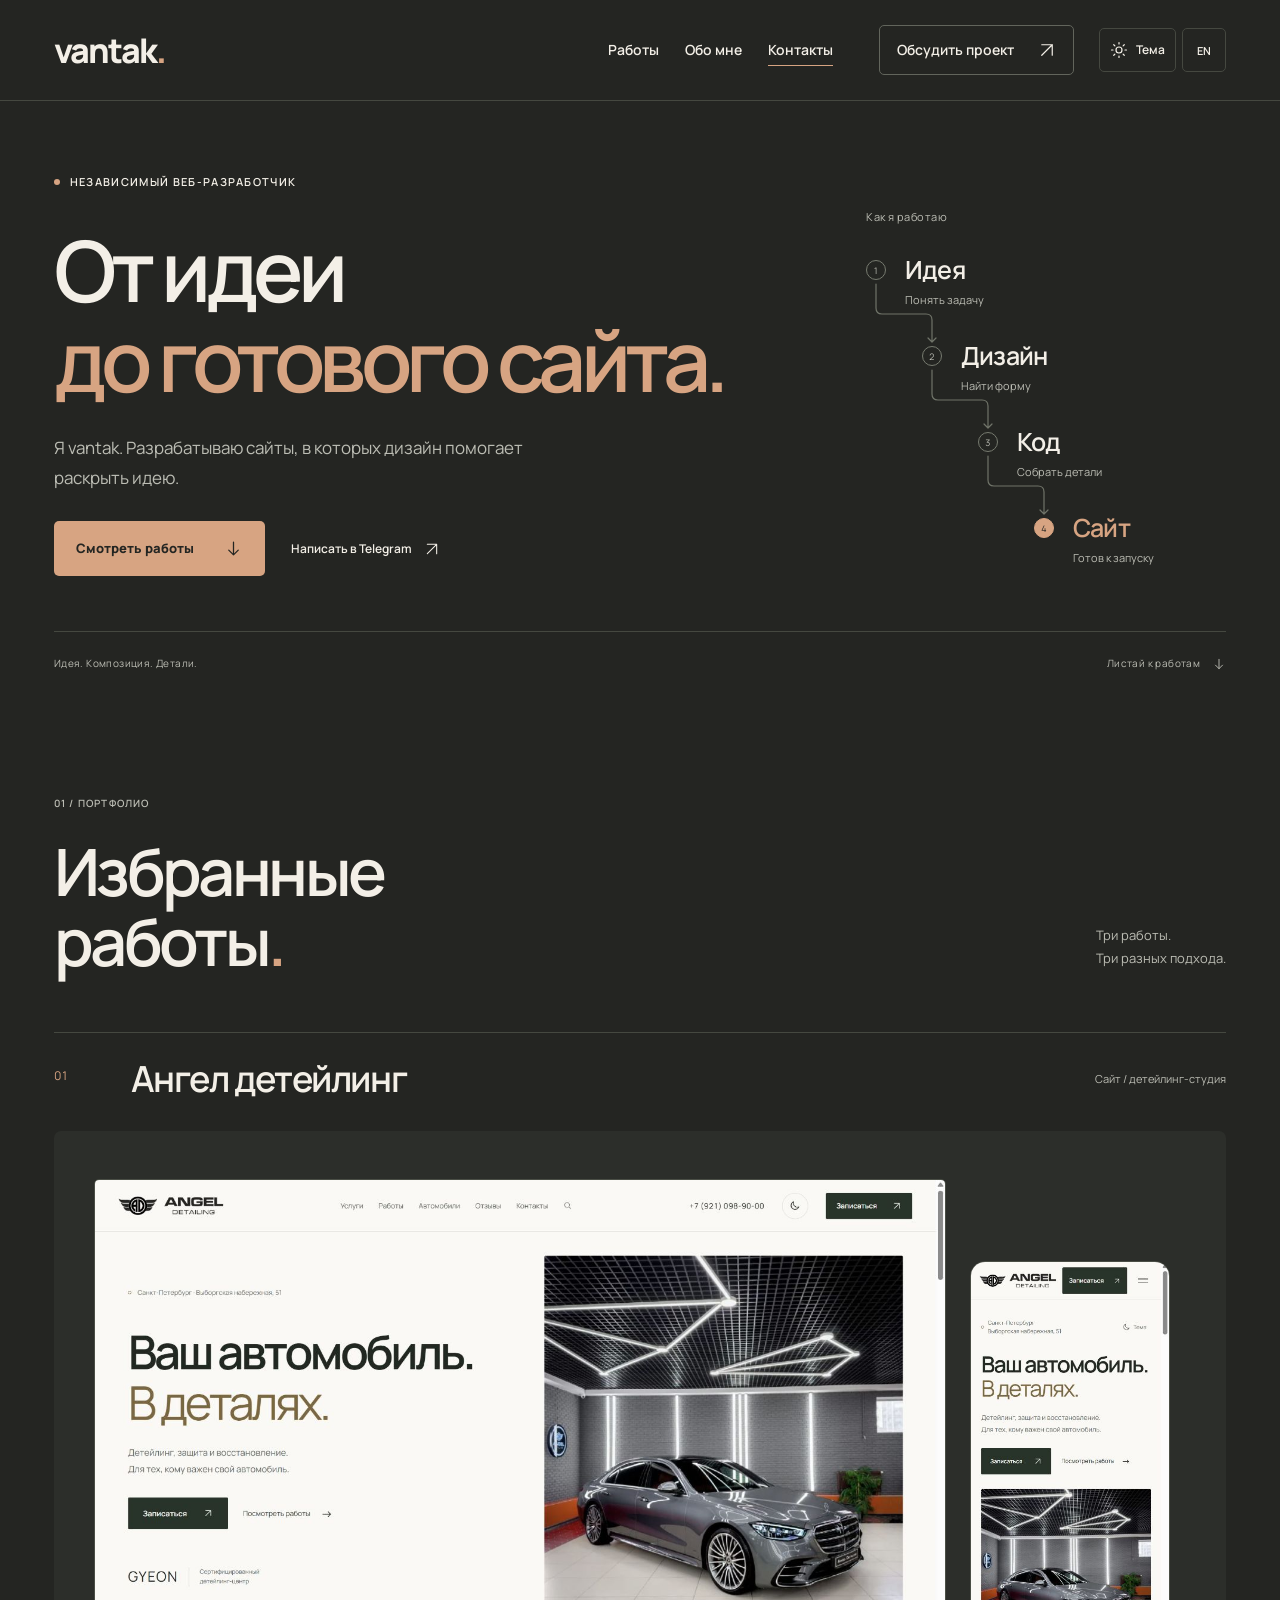
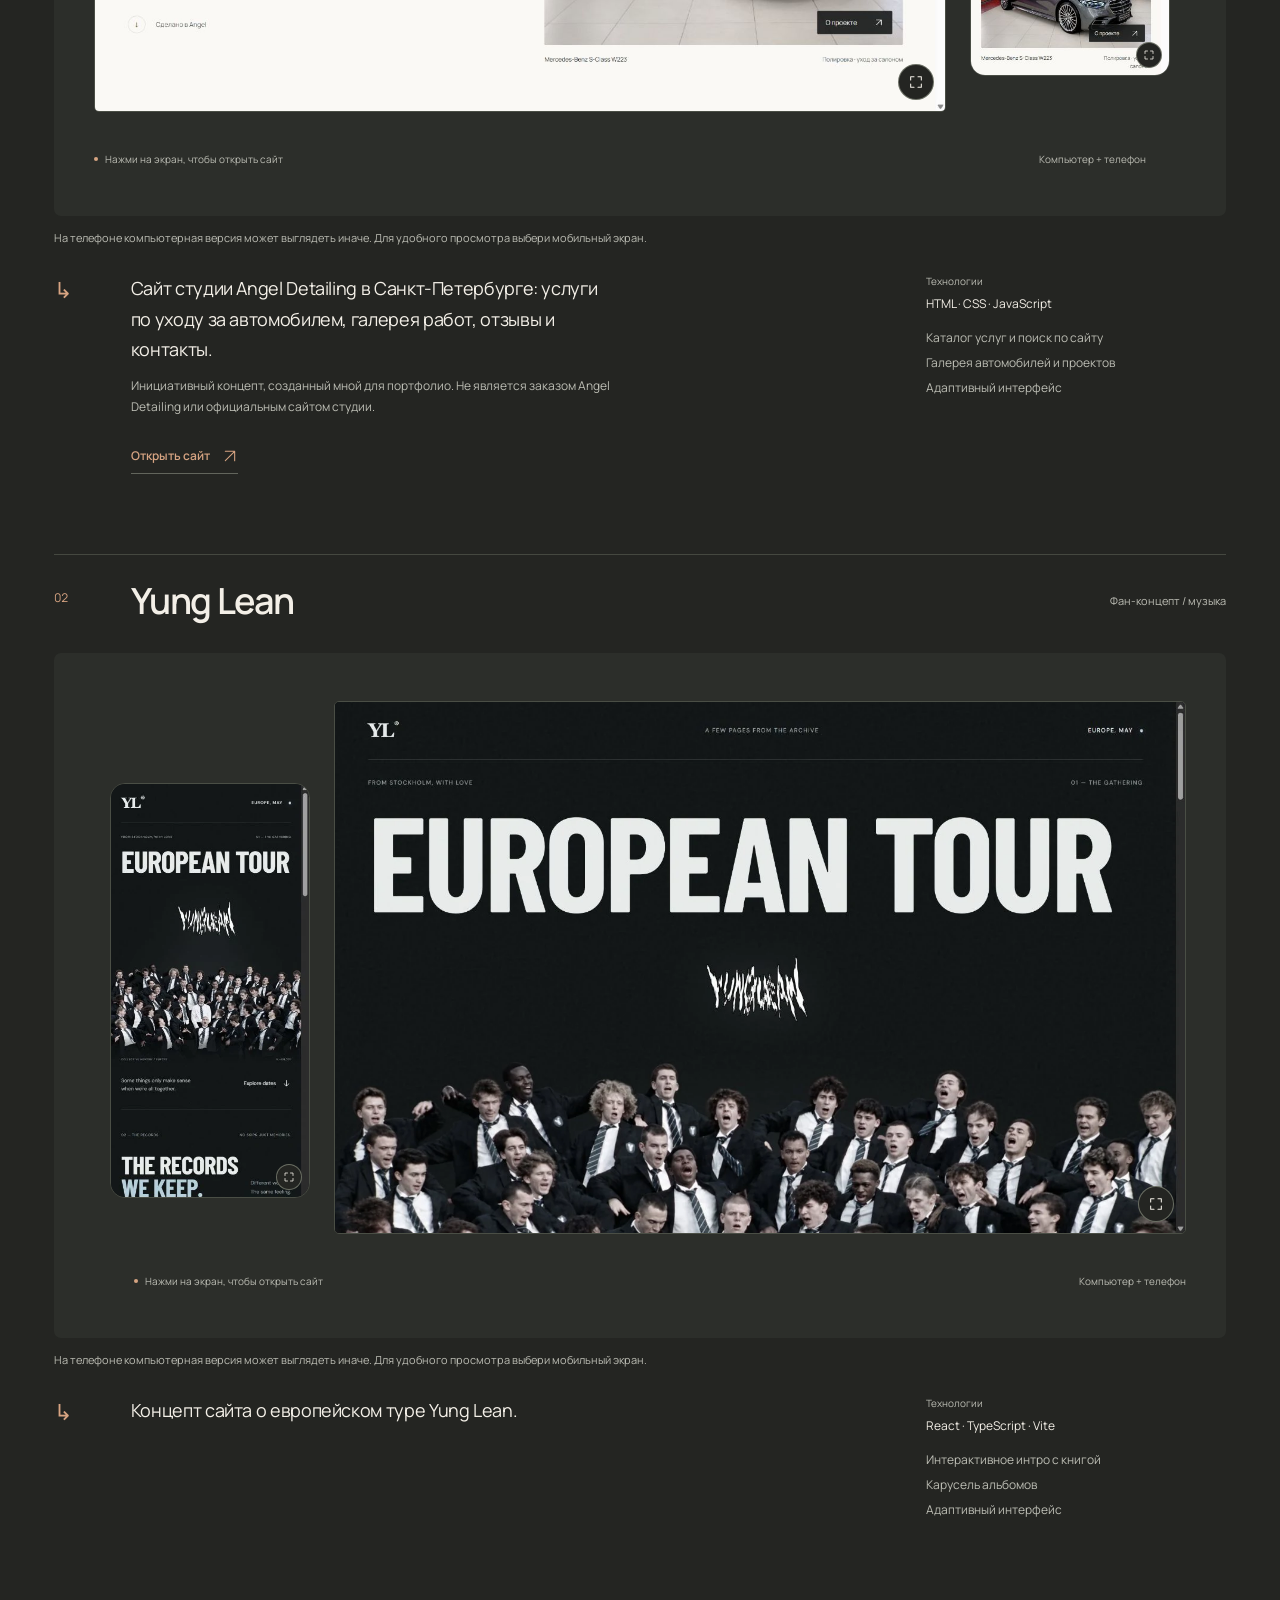
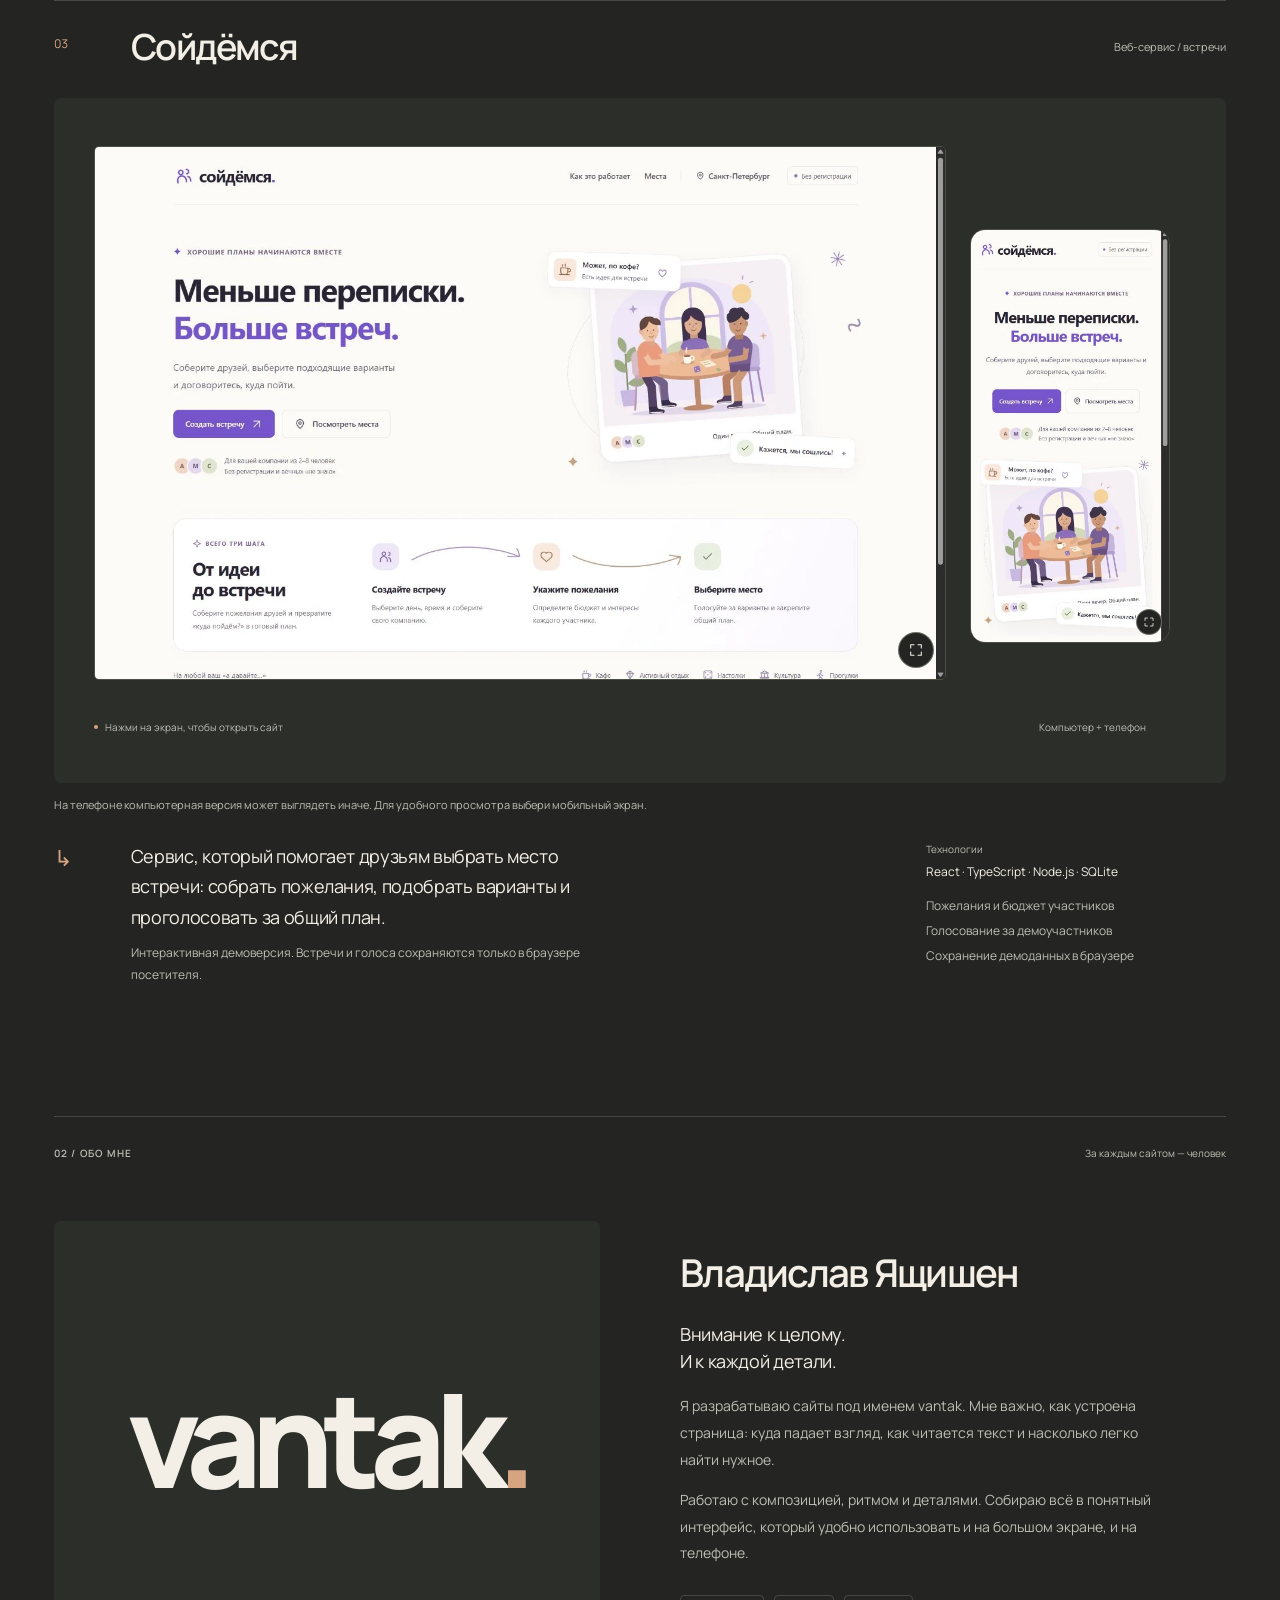
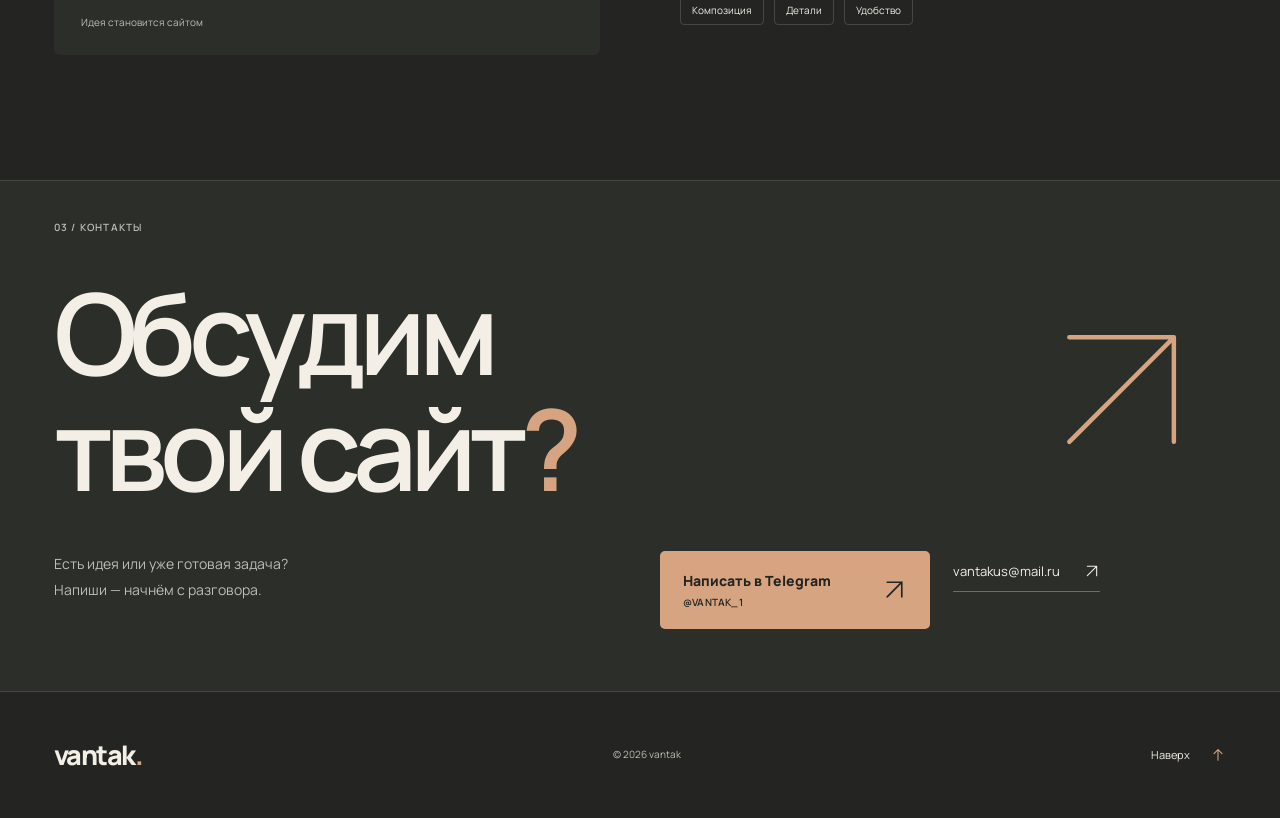
==== commit a4d19f6d: "Refresh portfolio content cache for the project disclosure" ====
--- a/index.html
+++ b/index.html
@@ -10,7 +10,7 @@
   <script>try{document.documentElement.dataset.theme=localStorage.getItem('vantak-theme')==='light'?'light':'dark';document.documentElement.lang=localStorage.getItem('vantak-language')==='en'?'en':'ru'}catch{}</script>
   <link rel="preload" href="assets/manrope-400.ttf" as="font" type="font/ttf" crossorigin>
   <link rel="stylesheet" href="styles.css?v=20261109">
-  <script src="content.js?v=20261109" defer></script>
+  <script src="content.js?v=20261109-note" defer></script>
   <script src="app.js?v=20261109" defer></script>
 </head>
 <body id="top">
